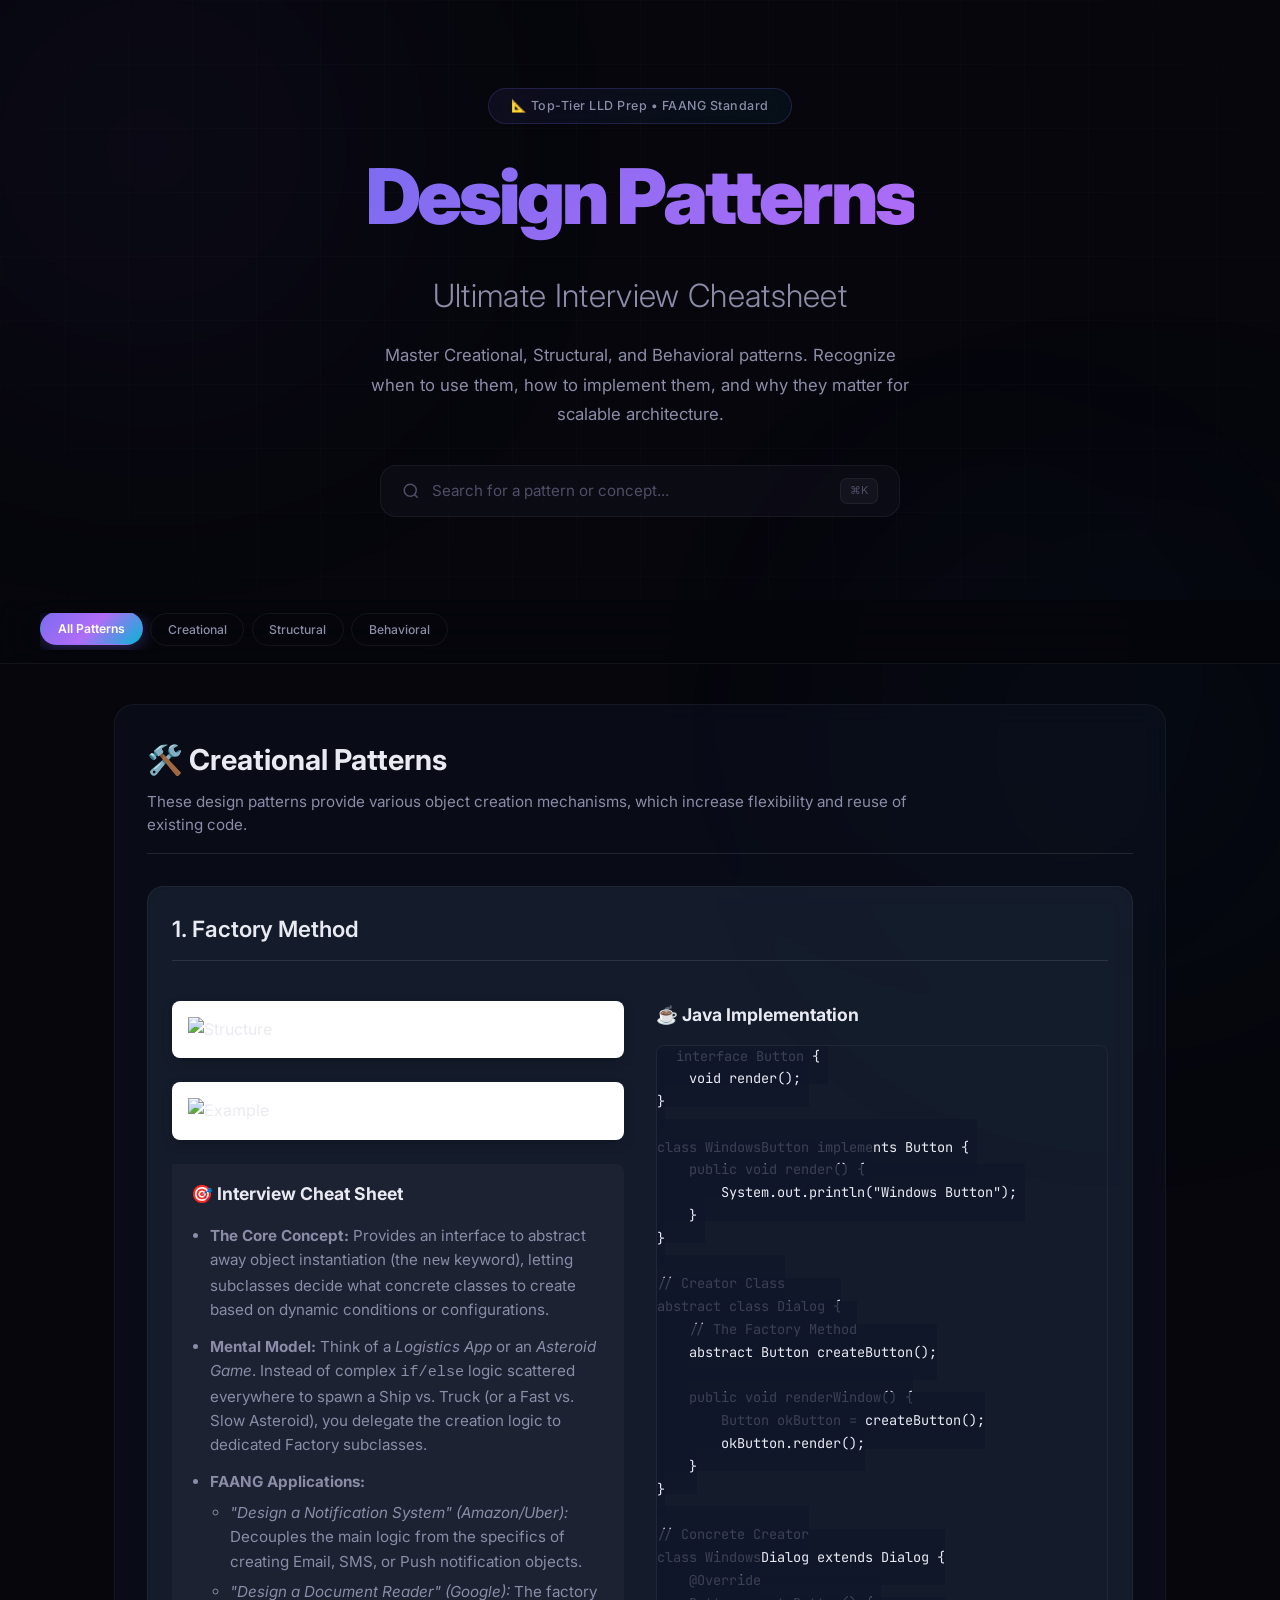
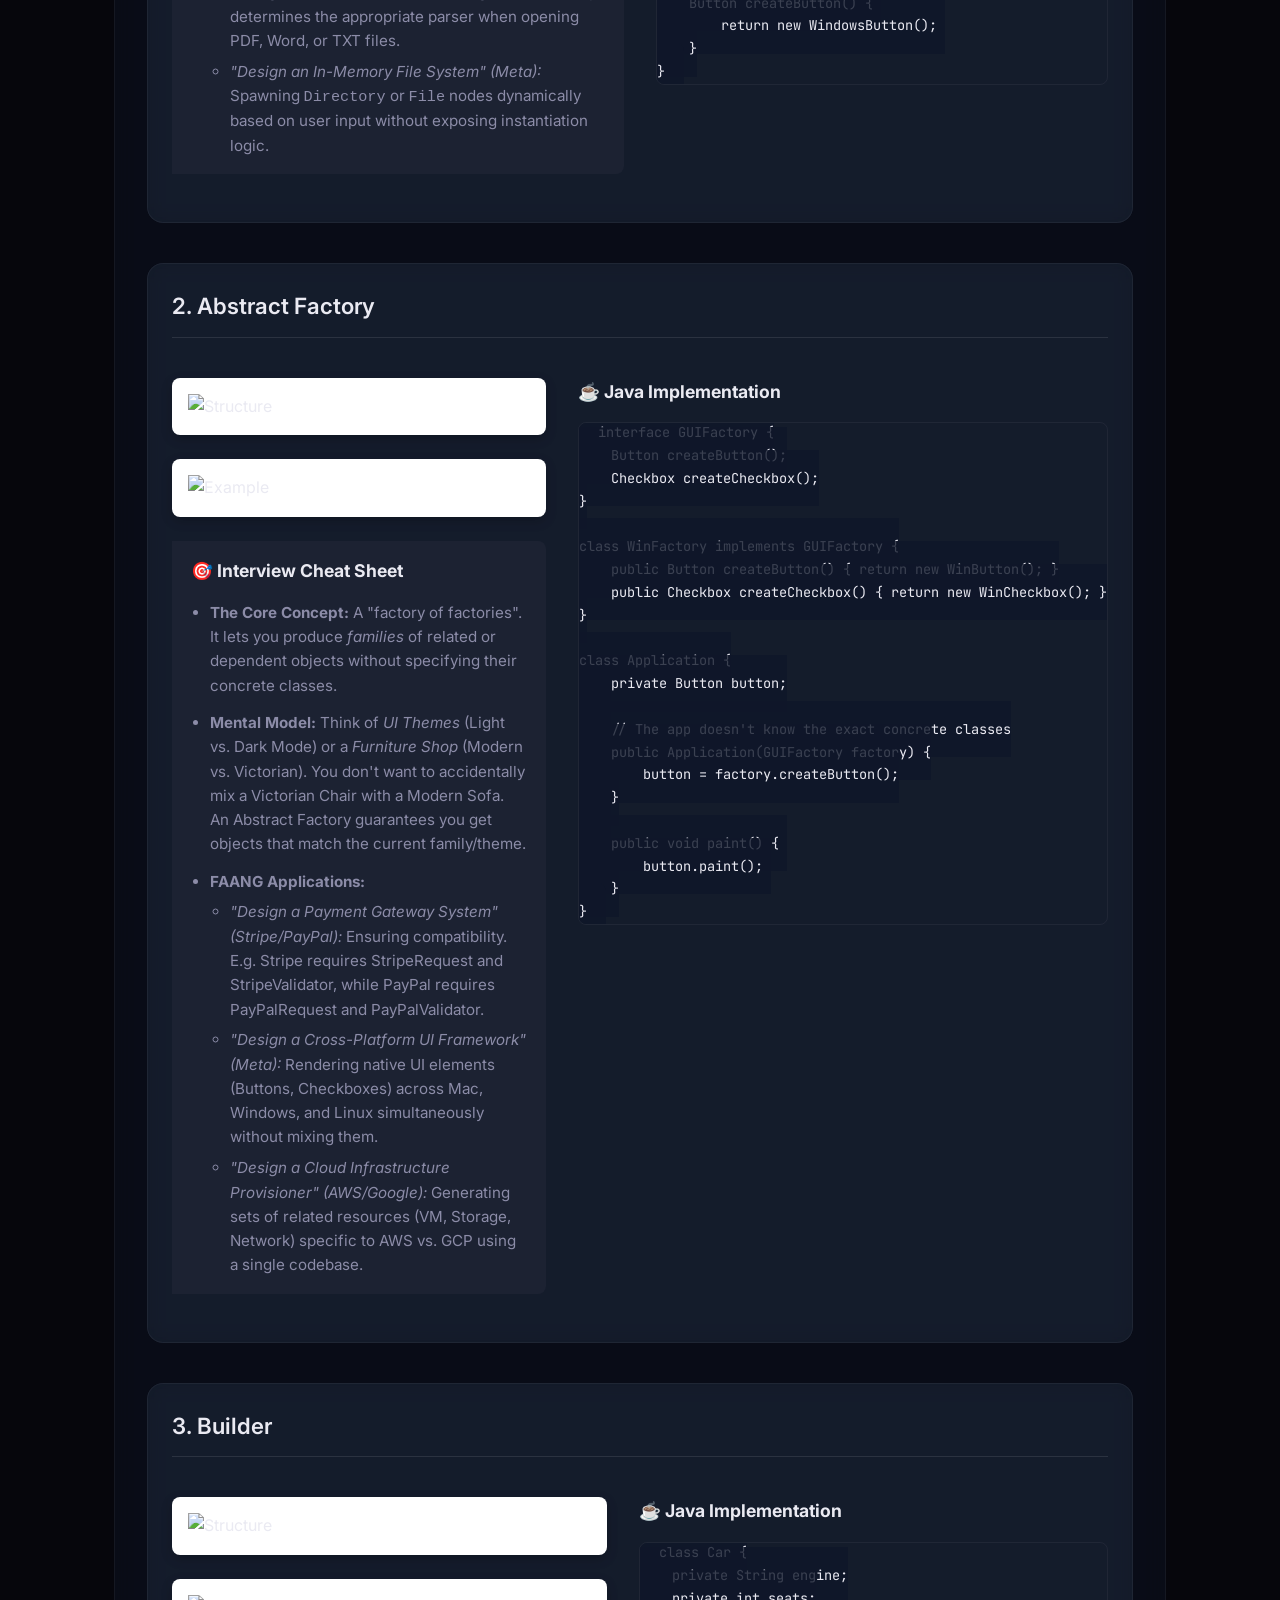
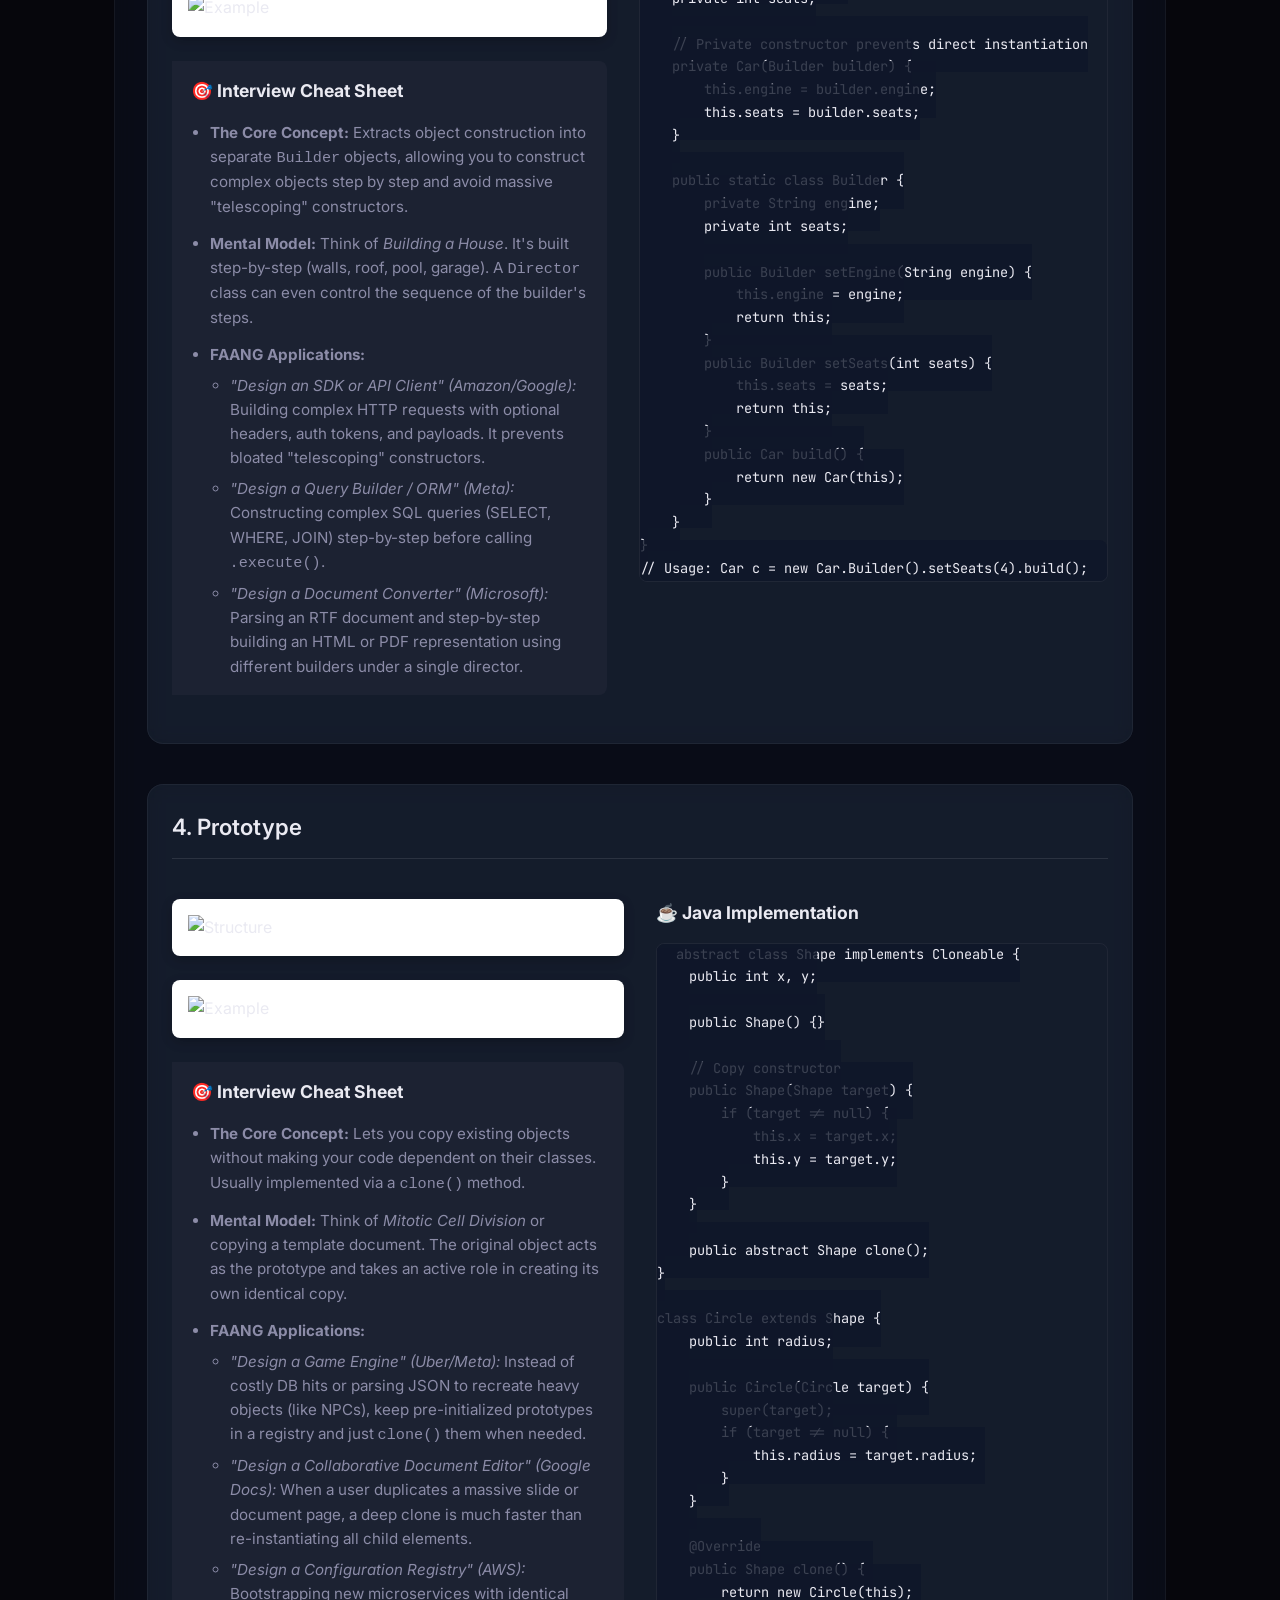
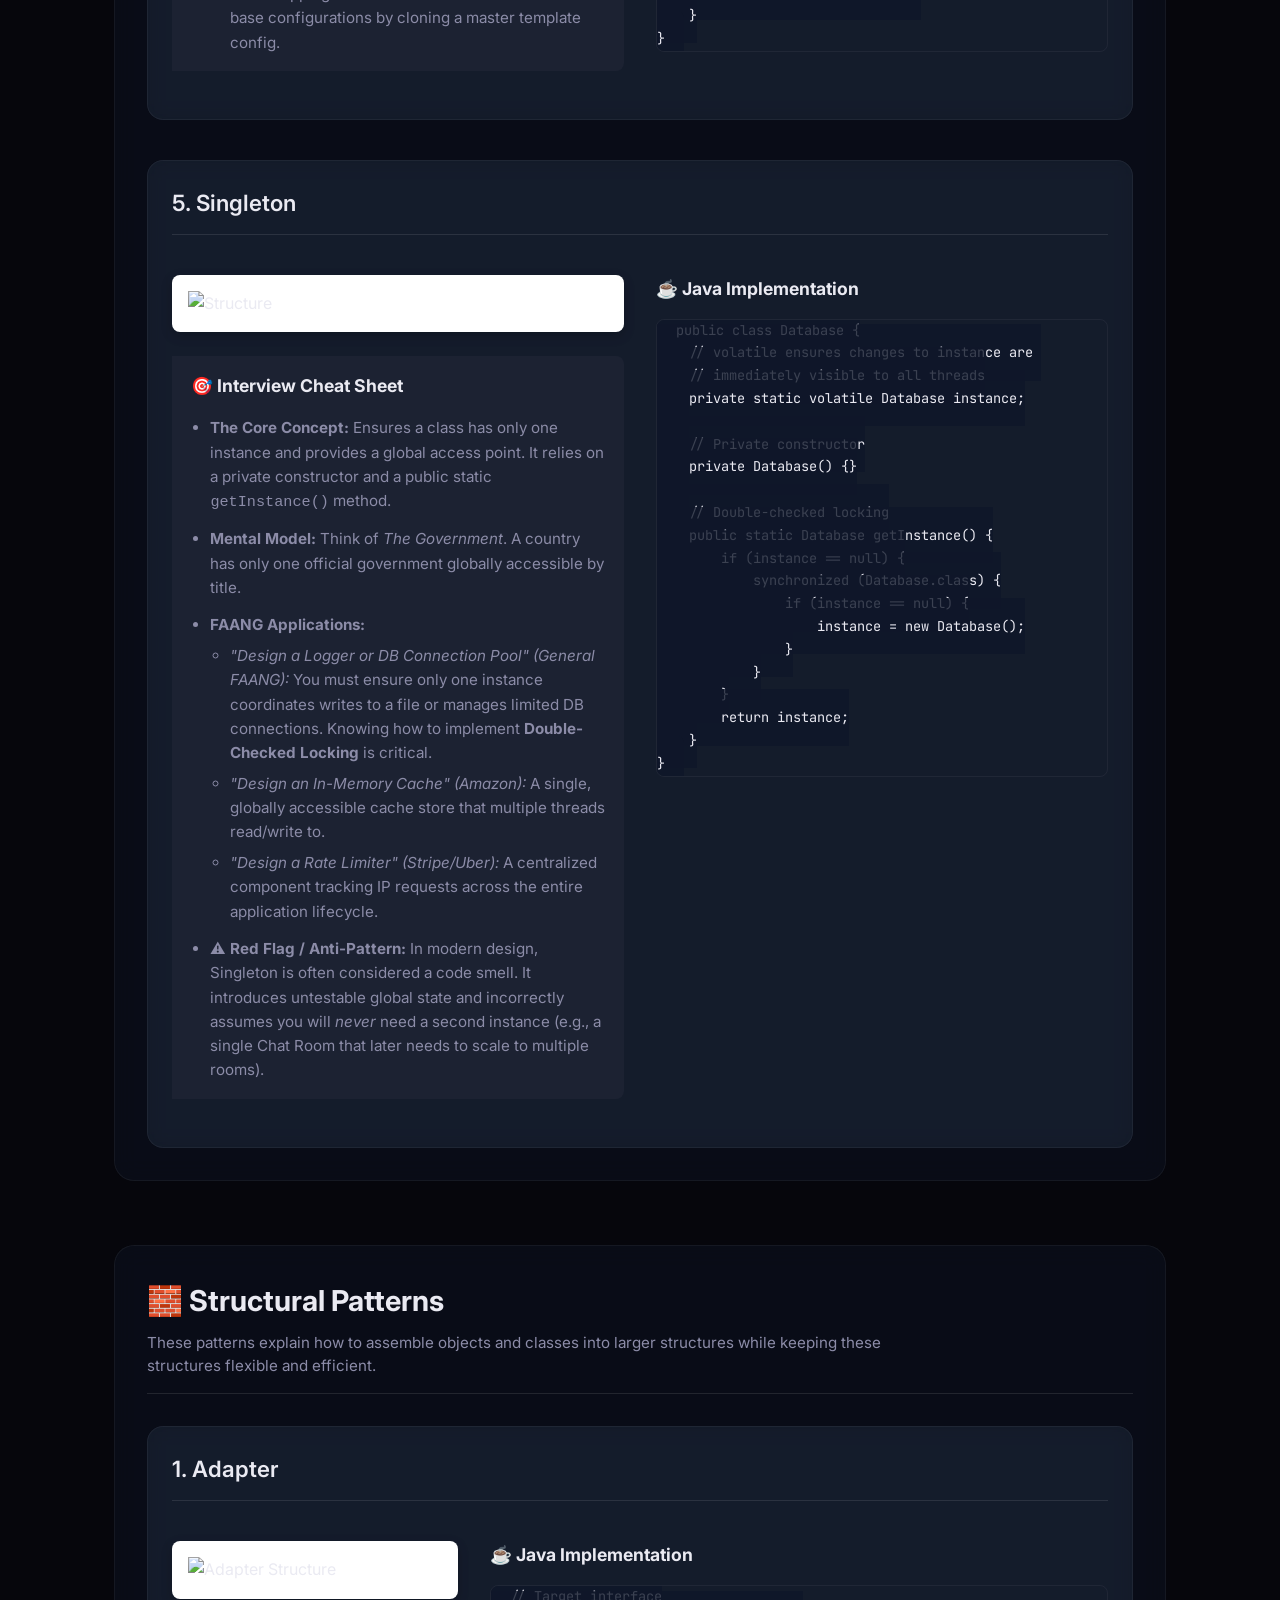
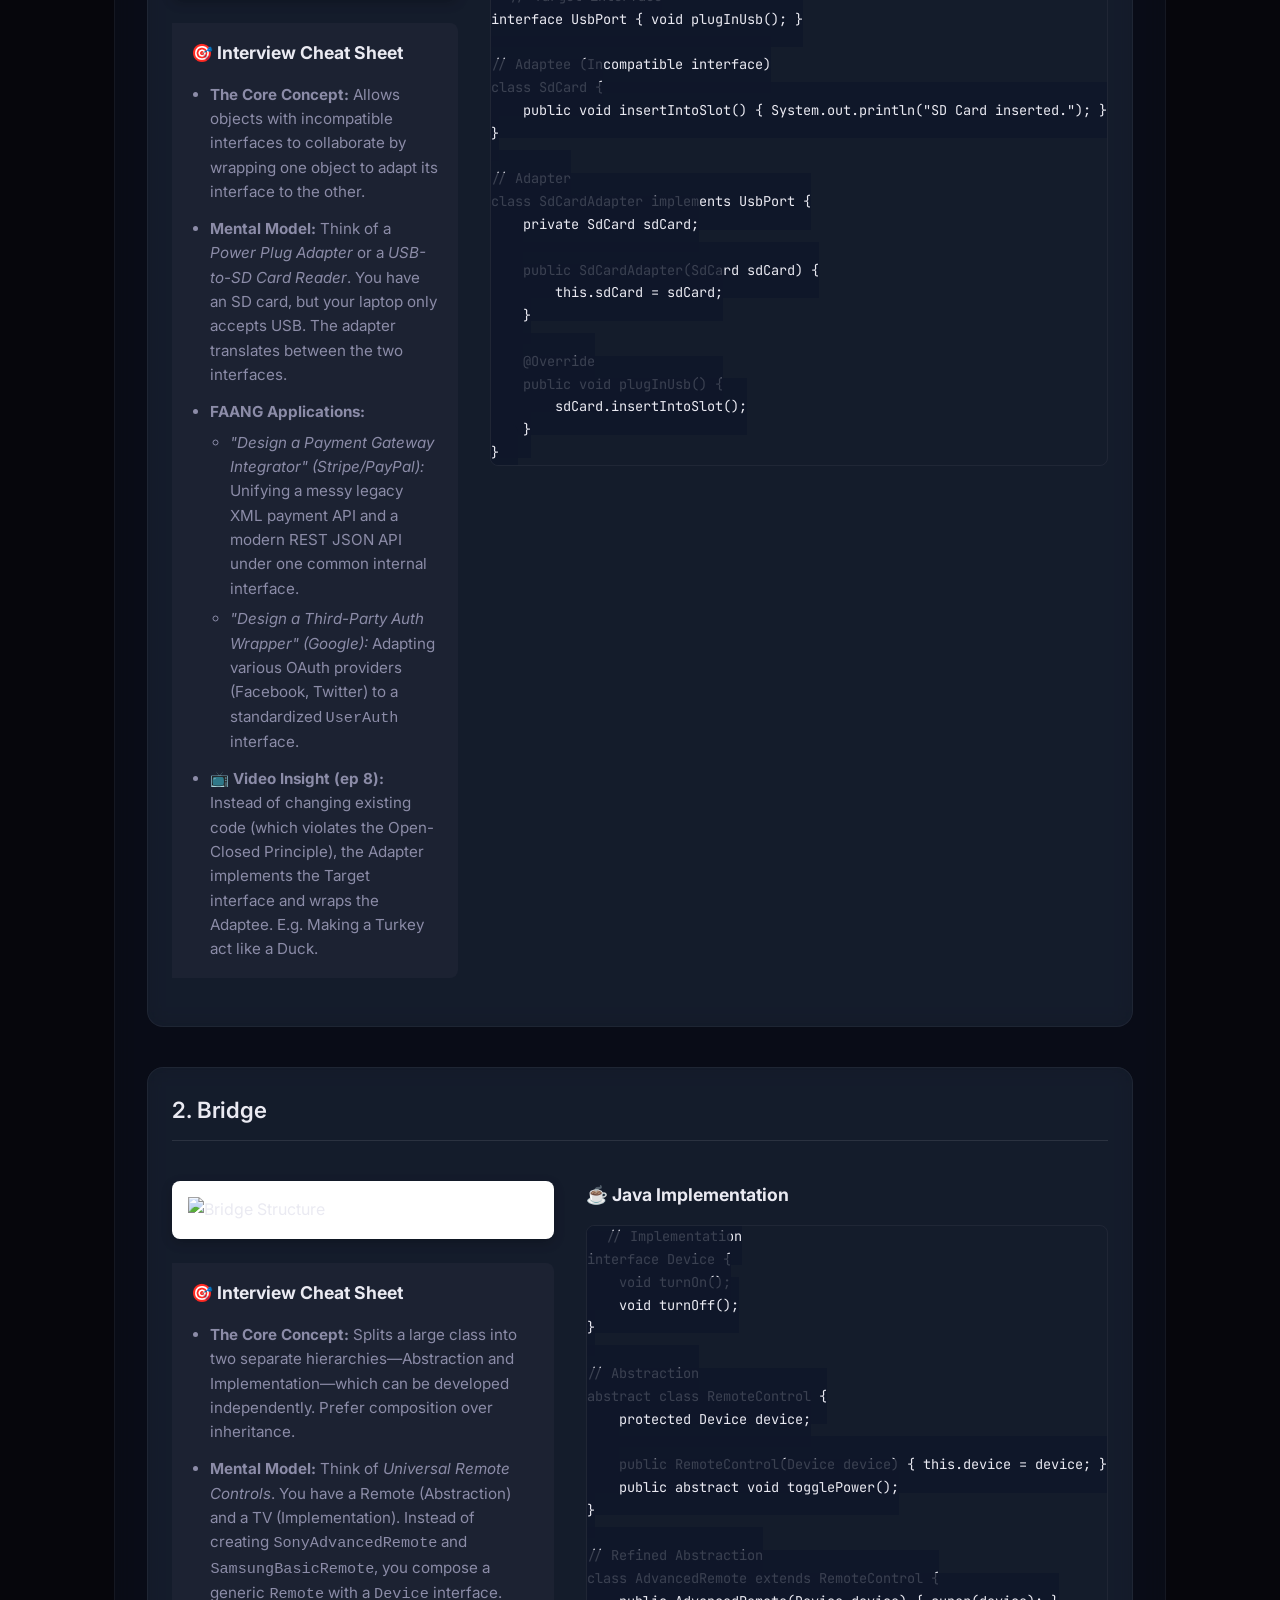
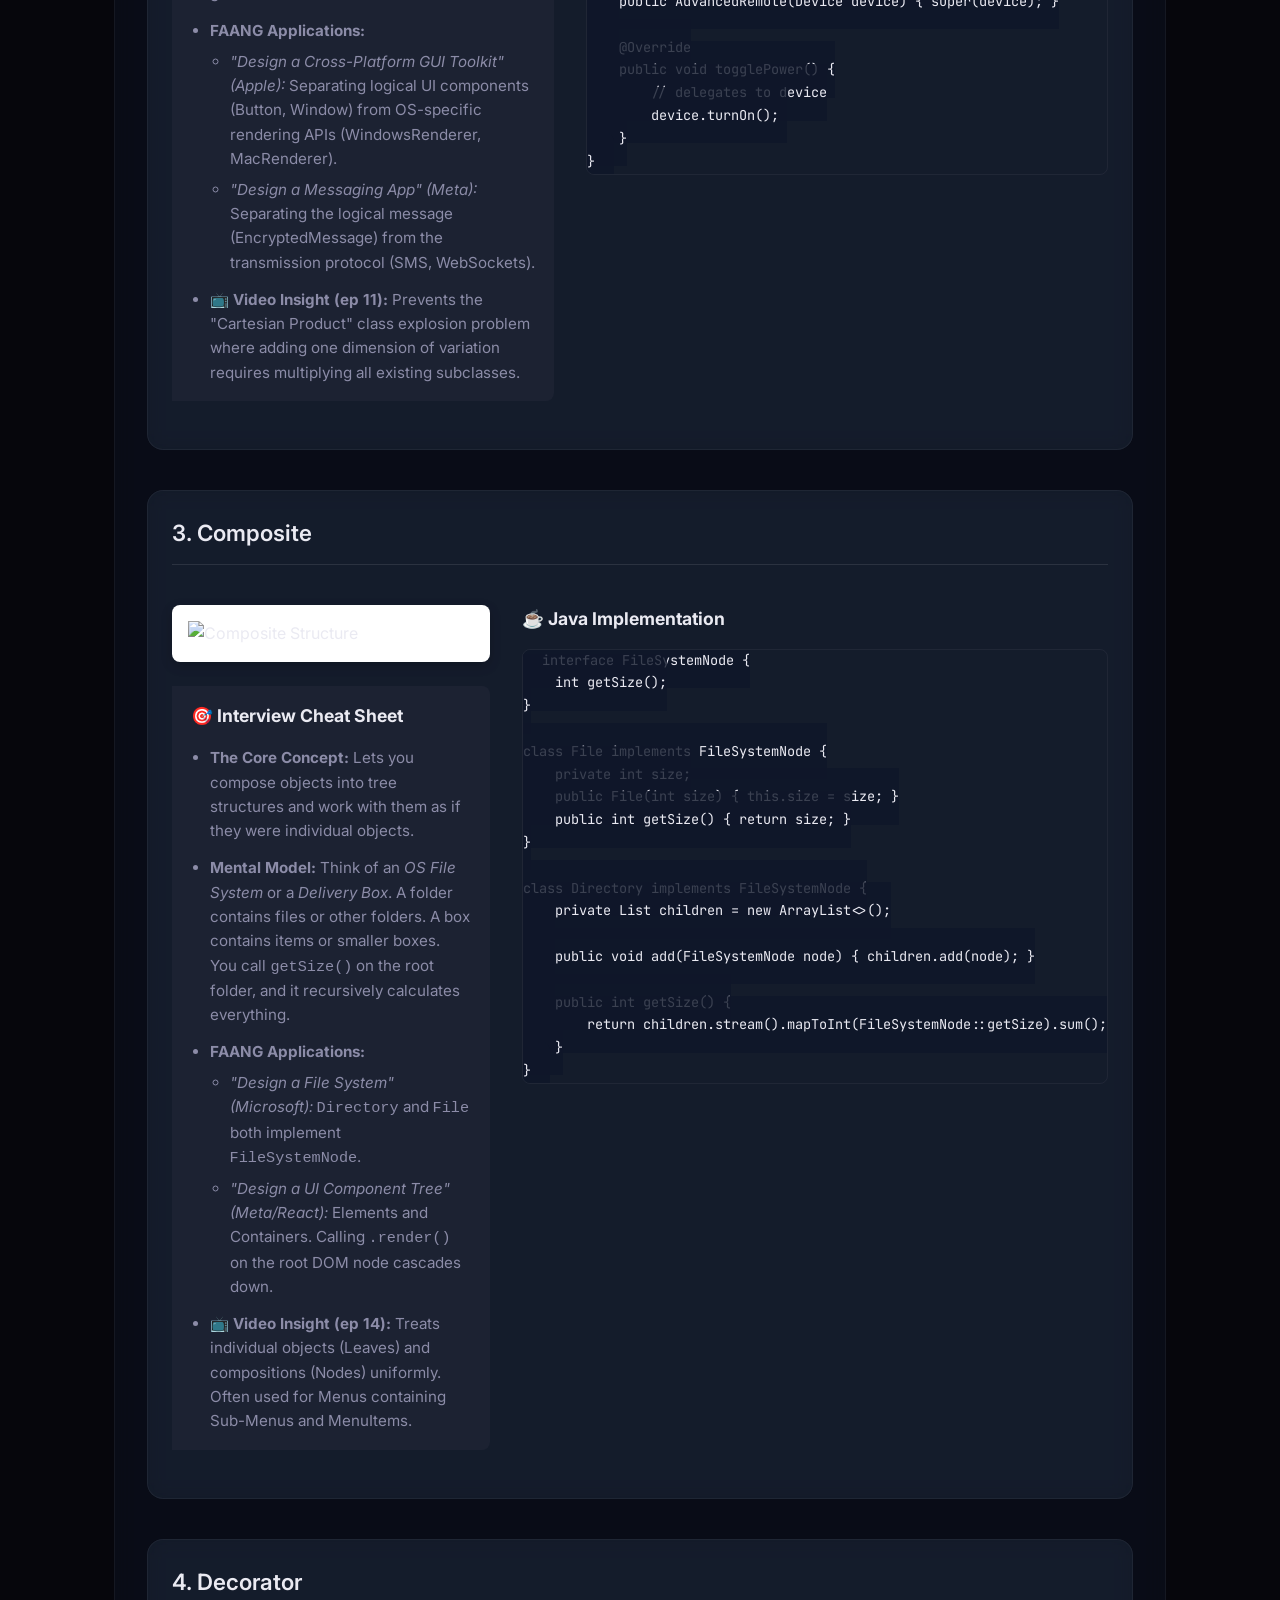
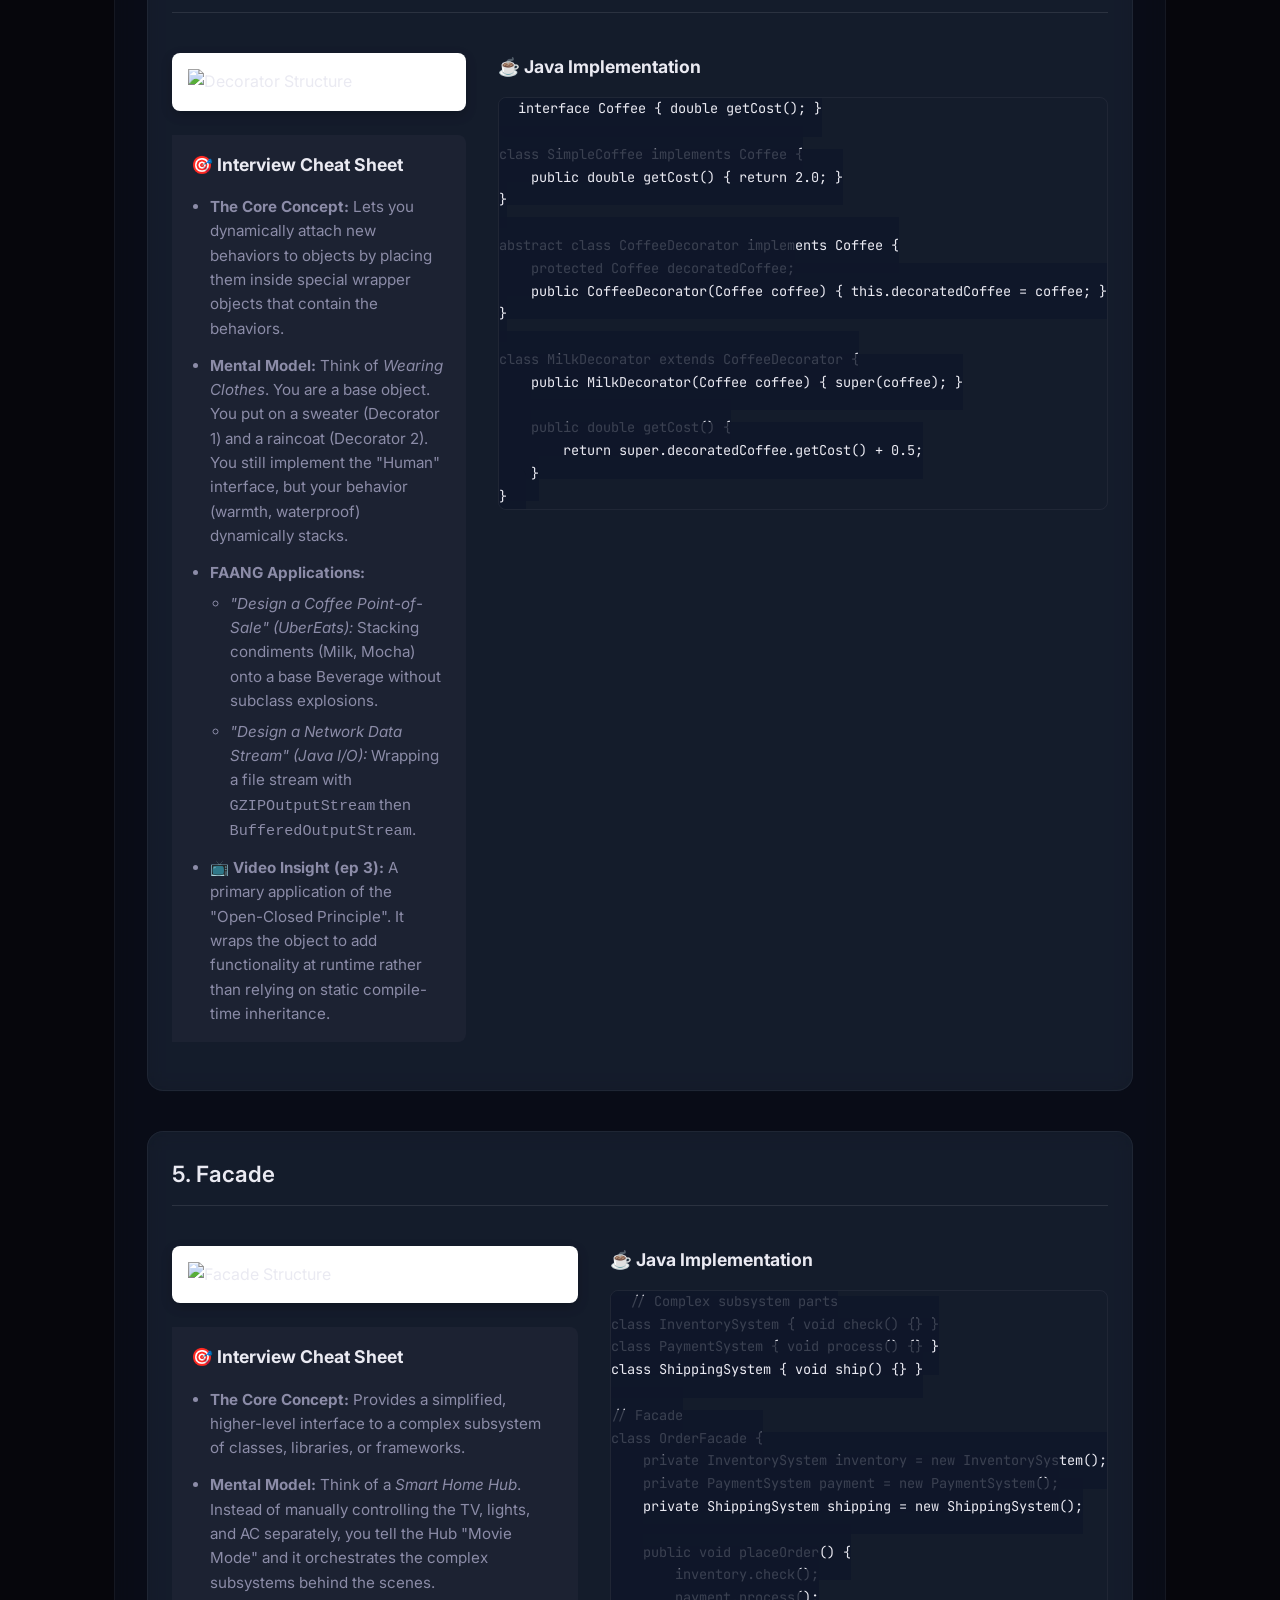
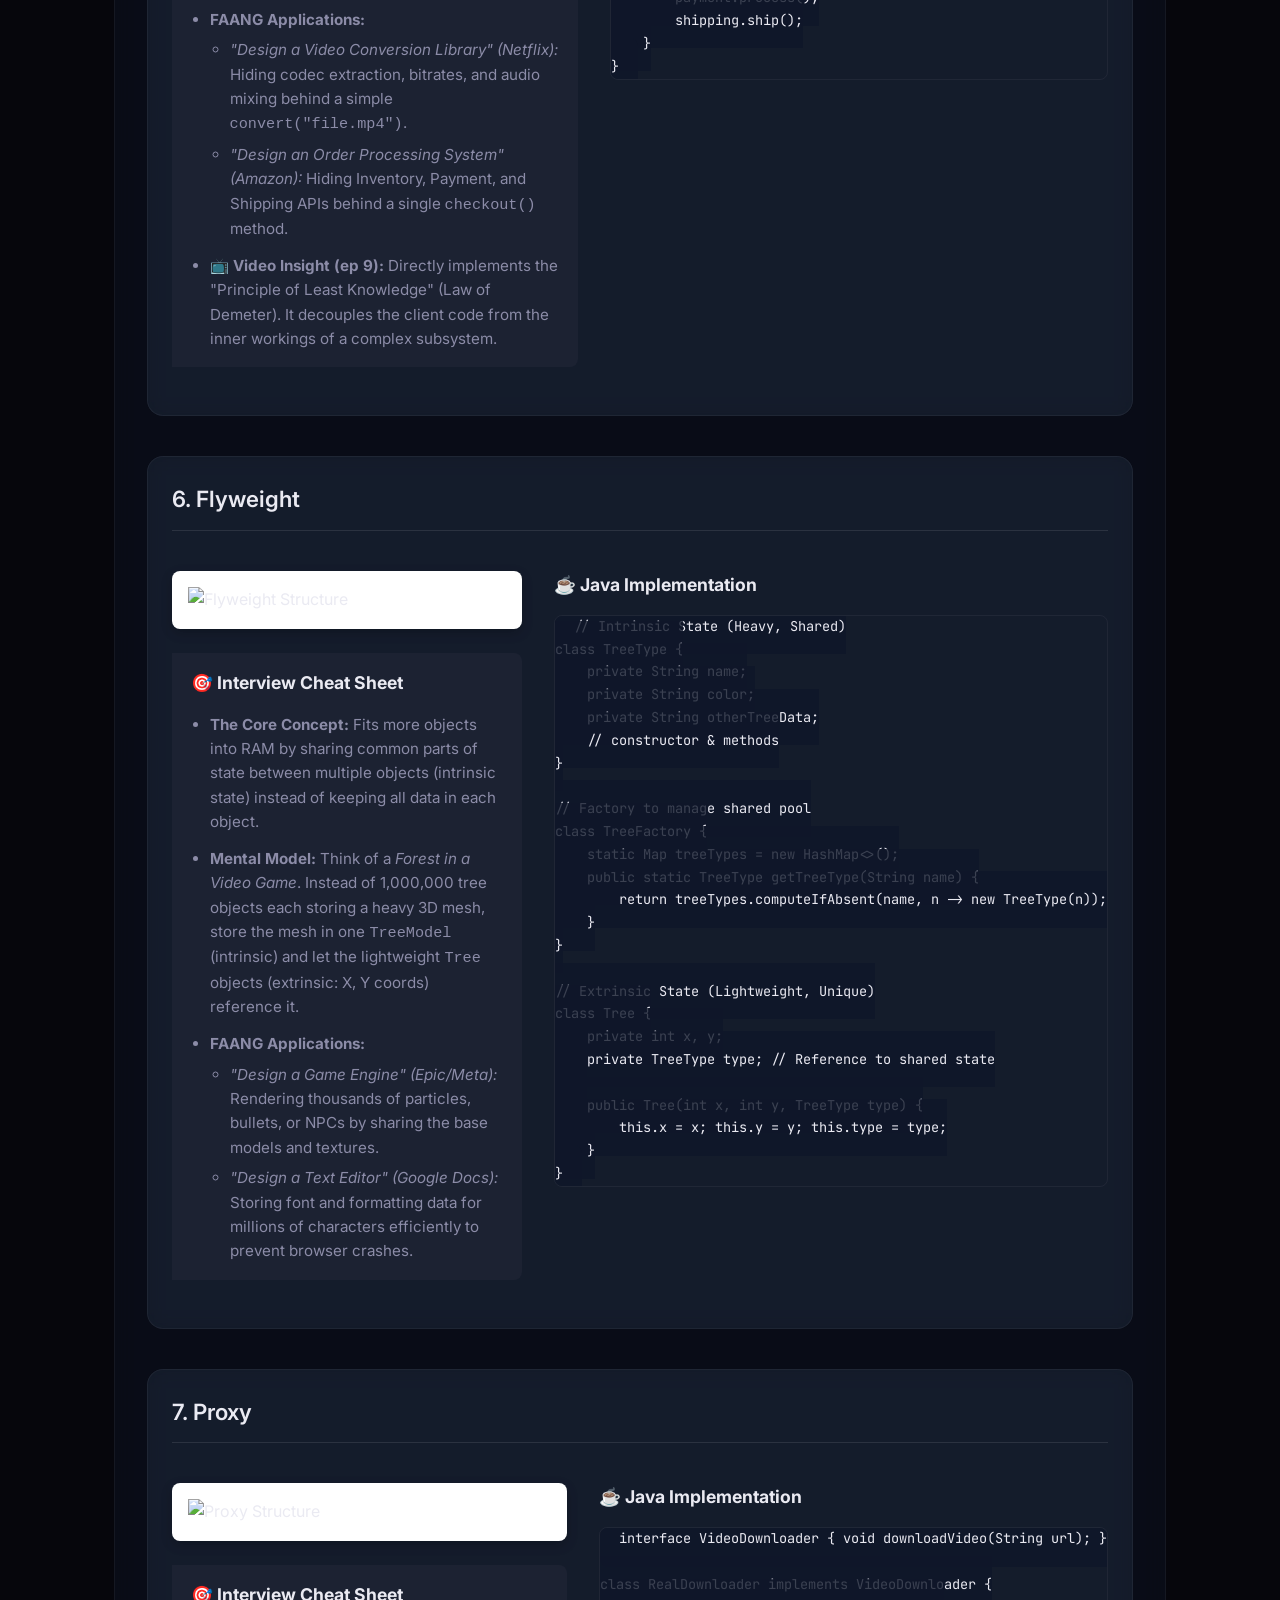
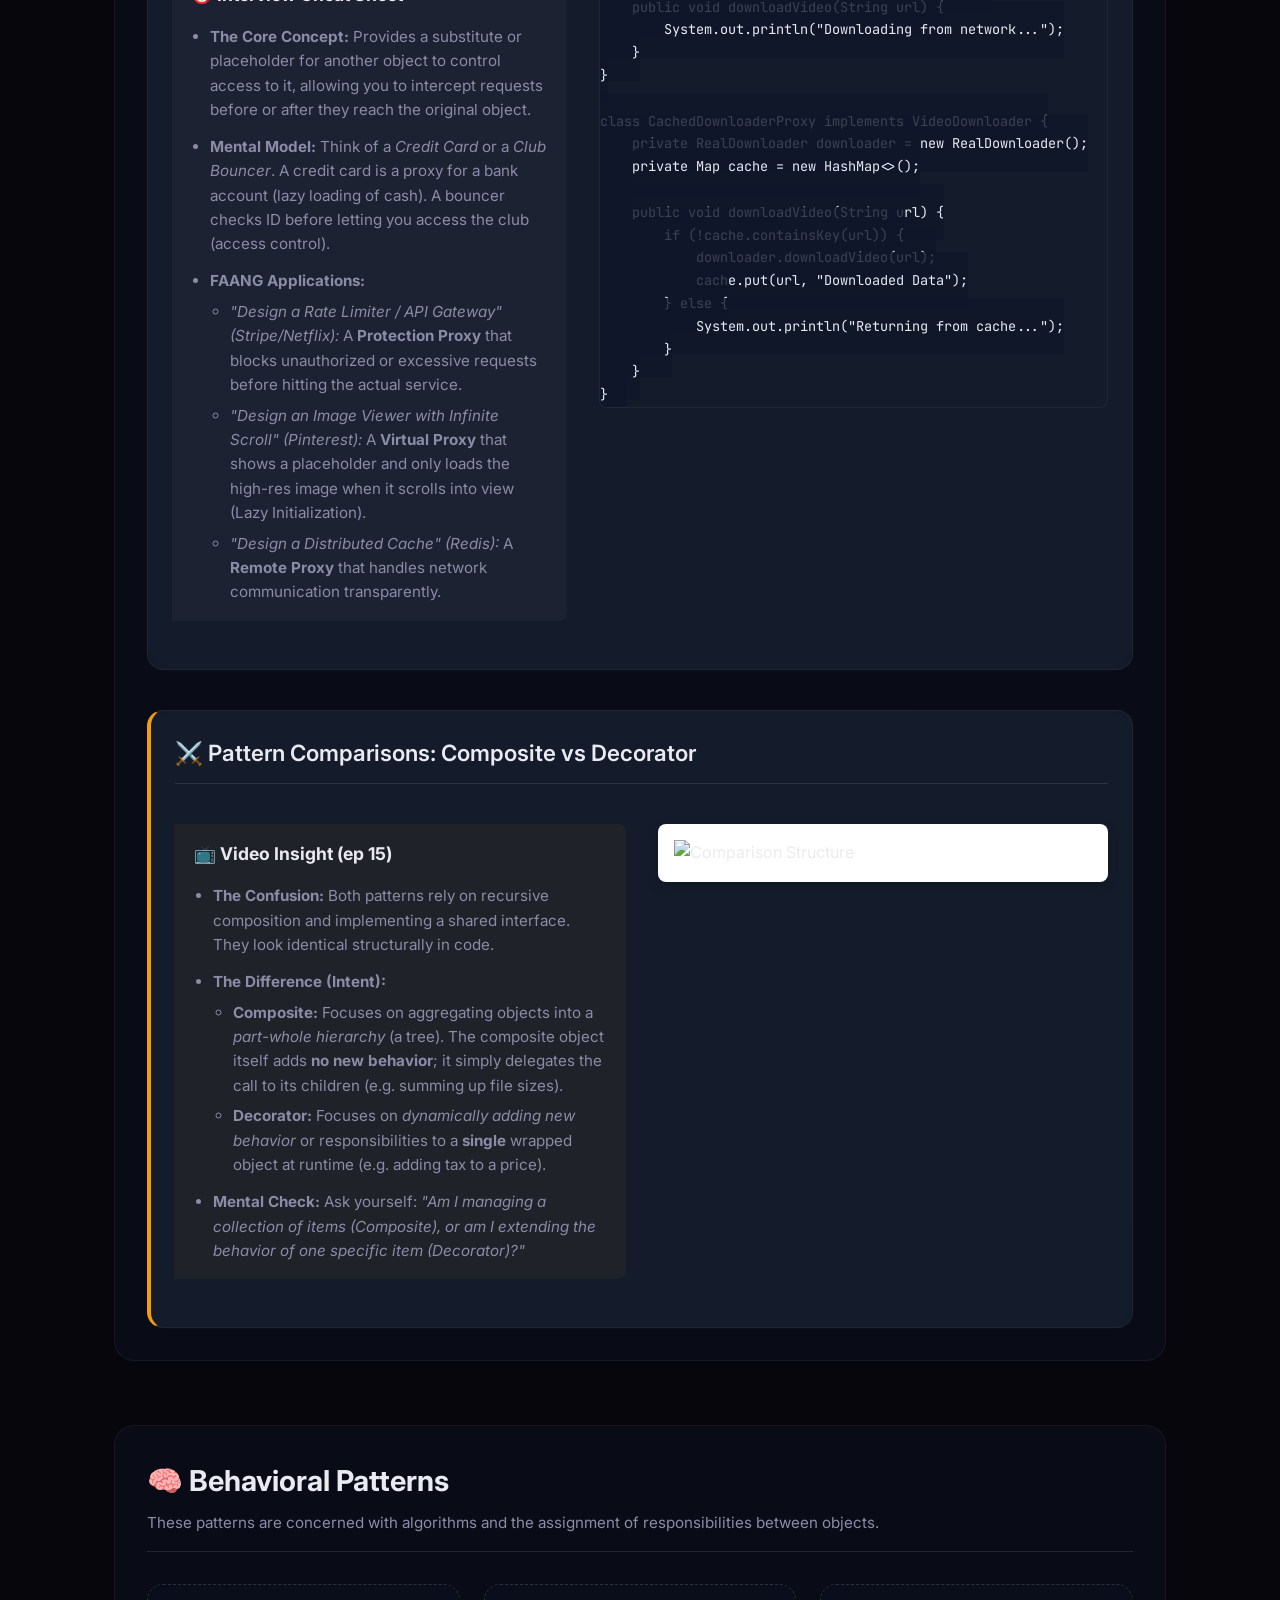
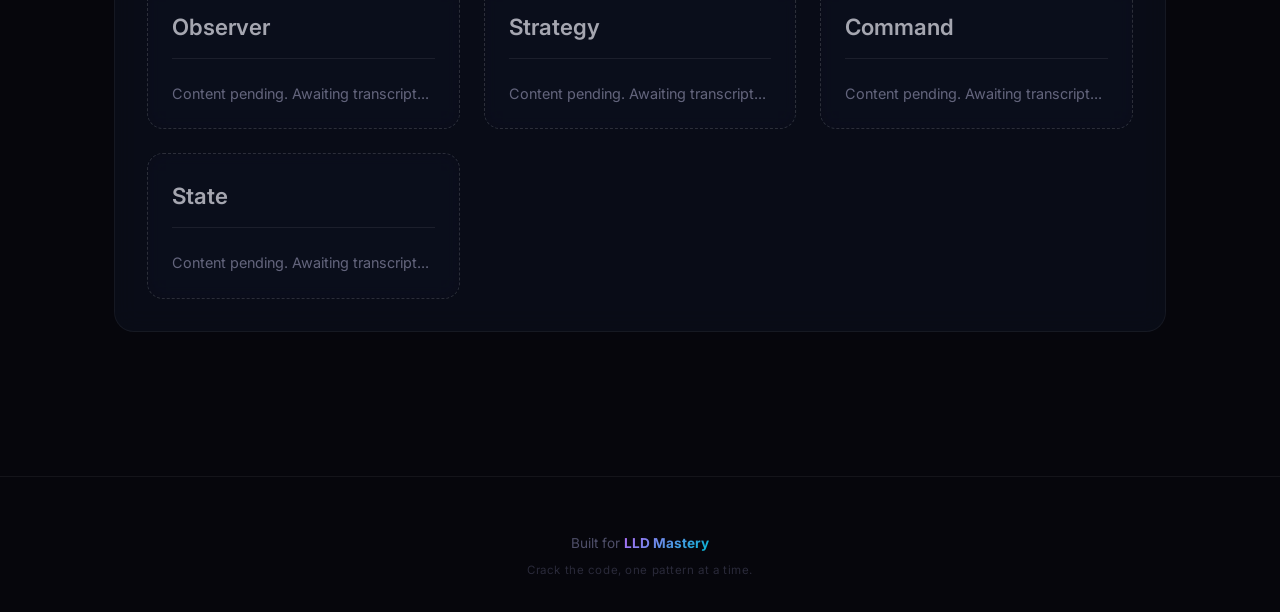
==== design-patterns.html @ 883a6eab "Added Design patterns cheatsheet" ====
<!DOCTYPE html>
<html lang="en">

<head>
    <meta charset="UTF-8">
    <meta name="viewport" content="width=device-width, initial-scale=1.0">
    <title>LLD Design Patterns Cheatsheet</title>
    <meta name="description"
        content="A comprehensive cheatsheet for Creational, Structural, and Behavioral design patterns for top tech company interviews.">
    <link rel="preconnect" href="https://fonts.googleapis.com">
    <link rel="preconnect" href="https://fonts.gstatic.com" crossorigin>
    <link
        href="https://fonts.googleapis.com/css2?family=Inter:wght@300;400;500;600;700;800;900&family=JetBrains+Mono:wght@400;500;600&display=swap"
        rel="stylesheet">
    <link rel="stylesheet" href="https://cdnjs.cloudflare.com/ajax/libs/highlight.js/11.9.0/styles/atom-one-dark.min.css">
    <link rel="stylesheet" href="style.css">
    <link rel="stylesheet" href="design-patterns.css">
</head>

<body>
    <!-- Animated background -->
    <div class="bg-grid"></div>
    <div class="glow glow-1"></div>
    <div class="glow glow-2"></div>
    <div class="glow glow-3"></div>

    <!-- Header -->
    <header class="hero">
        <div class="hero-badge">📐 Top-Tier LLD Prep • FAANG Standard</div>
        <h1 class="hero-title">
            <span class="gradient-text">Design Patterns</span>
            <br>
            <span class="subtitle">Ultimate Interview Cheatsheet</span>
        </h1>
        <p class="hero-desc">Master Creational, Structural, and Behavioral patterns. Recognize when to use them, how to implement them, and why they matter for scalable architecture.</p>

        <div class="search-container">
            <div class="search-box">
                <svg class="search-icon" viewBox="0 0 24 24" fill="none" stroke="currentColor" stroke-width="2">
                    <circle cx="11" cy="11" r="8" />
                    <path d="m21 21-4.35-4.35" />
                </svg>
                <input type="text" id="searchInput" placeholder="Search for a pattern or concept..." autocomplete="off">
                <kbd class="search-kbd">⌘K</kbd>
            </div>
        </div>
    </header>

    <!-- Category Navigation -->
    <nav class="category-nav" id="categoryNav">
        <div class="nav-track">
            <button class="nav-pill active" data-category="all">All Patterns</button>
            <button class="nav-pill" data-category="creational">Creational</button>
            <button class="nav-pill" data-category="structural">Structural</button>
            <button class="nav-pill" data-category="behavioral">Behavioral</button>
        </div>
    </nav>

    <!-- Main Content -->
    <main class="content" id="mainContent">
        <!-- Creational Section -->
        <section class="pattern-section" id="section-creational">
            <div class="section-header">
                <h2>🛠️ Creational Patterns</h2>
                <p class="section-desc">These design patterns provide various object creation mechanisms, which increase flexibility and reuse of existing code.</p>
            </div>
            <div class="pattern-list" id="list-creational">
                
                <!-- Factory Method -->
                <div class="pattern-card filled">
                    <h3>1. Factory Method</h3>
                    <div class="pattern-card-content">
                        <div class="pattern-notes">
                            <img class="pattern-illustration" src="https://refactoring.guru/images/patterns/diagrams/factory-method/structure-2x.png" alt="Structure">
                            <img class="pattern-illustration" src="https://refactoring.guru/images/patterns/diagrams/factory-method/example-2x.png" alt="Example">
                            <div class="pattern-interview-prep">
                                <h4>🎯 Interview Cheat Sheet</h4>
                                <ul>
                                    <li><strong>The Core Concept:</strong> Provides an interface to abstract away object instantiation (the <code>new</code> keyword), letting subclasses decide what concrete classes to create based on dynamic conditions or configurations.</li>
                                    <li><strong>Mental Model:</strong> Think of a <em>Logistics App</em> or an <em>Asteroid Game</em>. Instead of complex <code>if/else</code> logic scattered everywhere to spawn a Ship vs. Truck (or a Fast vs. Slow Asteroid), you delegate the creation logic to dedicated Factory subclasses.</li>
                                    <li><strong>FAANG Applications:</strong>
                                        <ul>
                                            <li><em>"Design a Notification System" (Amazon/Uber):</em> Decouples the main logic from the specifics of creating Email, SMS, or Push notification objects.</li>
                                            <li><em>"Design a Document Reader" (Google):</em> The factory determines the appropriate parser when opening PDF, Word, or TXT files.</li>
                                            <li><em>"Design an In-Memory File System" (Meta):</em> Spawning <code>Directory</code> or <code>File</code> nodes dynamically based on user input without exposing instantiation logic.</li>
                                        </ul>
                                    </li>
                                </ul>
                            </div>

                            
                        </div>
                        <div class="pattern-code">
                            <h4>☕ Java Implementation</h4>
                            <pre><code class="language-java">interface Button { 
    void render(); 
}

class WindowsButton implements Button { 
    public void render() { 
        System.out.println("Windows Button"); 
    } 
}

// Creator Class
abstract class Dialog {
    // The Factory Method
    abstract Button createButton();
    
    public void renderWindow() {
        Button okButton = createButton();
        okButton.render();
    }
}

// Concrete Creator
class WindowsDialog extends Dialog {
    @Override
    Button createButton() { 
        return new WindowsButton(); 
    }
}</code></pre>
                        </div>
                    </div>
                </div>

                <!-- Abstract Factory -->
                <div class="pattern-card filled">
                    <h3>2. Abstract Factory</h3>
                    <div class="pattern-card-content">
                        <div class="pattern-notes">
                            <img class="pattern-illustration" src="https://refactoring.guru/images/patterns/diagrams/abstract-factory/structure-2x.png" alt="Structure">
                            <img class="pattern-illustration" src="https://refactoring.guru/images/patterns/diagrams/abstract-factory/example-2x.png" alt="Example">
                            <div class="pattern-interview-prep">
                                <h4>🎯 Interview Cheat Sheet</h4>
                                <ul>
                                    <li><strong>The Core Concept:</strong> A "factory of factories". It lets you produce <em>families</em> of related or dependent objects without specifying their concrete classes.</li>
                                    <li><strong>Mental Model:</strong> Think of <em>UI Themes</em> (Light vs. Dark Mode) or a <em>Furniture Shop</em> (Modern vs. Victorian). You don't want to accidentally mix a Victorian Chair with a Modern Sofa. An Abstract Factory guarantees you get objects that match the current family/theme.</li>
                                    <li><strong>FAANG Applications:</strong>
                                        <ul>
                                            <li><em>"Design a Payment Gateway System" (Stripe/PayPal):</em> Ensuring compatibility. E.g. Stripe requires StripeRequest and StripeValidator, while PayPal requires PayPalRequest and PayPalValidator.</li>
                                            <li><em>"Design a Cross-Platform UI Framework" (Meta):</em> Rendering native UI elements (Buttons, Checkboxes) across Mac, Windows, and Linux simultaneously without mixing them.</li>
                                            <li><em>"Design a Cloud Infrastructure Provisioner" (AWS/Google):</em> Generating sets of related resources (VM, Storage, Network) specific to AWS vs. GCP using a single codebase.</li>
                                        </ul>
                                    </li>
                                </ul>
                            </div>

                            
                        </div>
                        <div class="pattern-code">
                            <h4>☕ Java Implementation</h4>
                            <pre><code class="language-java">interface GUIFactory {
    Button createButton();
    Checkbox createCheckbox();
}

class WinFactory implements GUIFactory {
    public Button createButton() { return new WinButton(); }
    public Checkbox createCheckbox() { return new WinCheckbox(); }
}

class Application {
    private Button button;
    
    // The app doesn't know the exact concrete classes
    public Application(GUIFactory factory) {
        button = factory.createButton();
    }
    
    public void paint() { 
        button.paint(); 
    }
}</code></pre>
                        </div>
                    </div>
                </div>

                <!-- Builder -->
                <div class="pattern-card filled">
                    <h3>3. Builder</h3>
                    <div class="pattern-card-content">
                        <div class="pattern-notes">
                            <img class="pattern-illustration" src="https://refactoring.guru/images/patterns/diagrams/builder/structure-2x.png" alt="Structure">
                            <img class="pattern-illustration" src="https://refactoring.guru/images/patterns/diagrams/builder/example-en-2x.png" alt="Example">
                            <div class="pattern-interview-prep">
                                <h4>🎯 Interview Cheat Sheet</h4>
                                <ul>
                                    <li><strong>The Core Concept:</strong> Extracts object construction into separate <code>Builder</code> objects, allowing you to construct complex objects step by step and avoid massive "telescoping" constructors.</li>
                                    <li><strong>Mental Model:</strong> Think of <em>Building a House</em>. It's built step-by-step (walls, roof, pool, garage). A <code>Director</code> class can even control the sequence of the builder's steps.</li>
                                    <li><strong>FAANG Applications:</strong>
                                        <ul>
                                            <li><em>"Design an SDK or API Client" (Amazon/Google):</em> Building complex HTTP requests with optional headers, auth tokens, and payloads. It prevents bloated "telescoping" constructors.</li>
                                            <li><em>"Design a Query Builder / ORM" (Meta):</em> Constructing complex SQL queries (SELECT, WHERE, JOIN) step-by-step before calling <code>.execute()</code>.</li>
                                            <li><em>"Design a Document Converter" (Microsoft):</em> Parsing an RTF document and step-by-step building an HTML or PDF representation using different builders under a single director.</li>
                                        </ul>
                                    </li>
                                </ul>
                            </div>

                            
                        </div>
                        <div class="pattern-code">
                            <h4>☕ Java Implementation</h4>
                            <pre><code class="language-java">class Car {
    private String engine;
    private int seats;
    
    // Private constructor prevents direct instantiation
    private Car(Builder builder) {
        this.engine = builder.engine;
        this.seats = builder.seats;
    }
    
    public static class Builder {
        private String engine;
        private int seats;
        
        public Builder setEngine(String engine) {
            this.engine = engine;
            return this;
        }
        public Builder setSeats(int seats) {
            this.seats = seats;
            return this;
        }
        public Car build() {
            return new Car(this);
        }
    }
}
// Usage: Car c = new Car.Builder().setSeats(4).build();</code></pre>
                        </div>
                    </div>
                </div>

                <!-- Prototype -->
                <div class="pattern-card filled">
                    <h3>4. Prototype</h3>
                    <div class="pattern-card-content">
                        <div class="pattern-notes">
                            <img class="pattern-illustration" src="https://refactoring.guru/images/patterns/diagrams/prototype/structure-2x.png" alt="Structure">
                            <img class="pattern-illustration" src="https://refactoring.guru/images/patterns/diagrams/prototype/example-2x.png" alt="Example">
                            <div class="pattern-interview-prep">
                                <h4>🎯 Interview Cheat Sheet</h4>
                                <ul>
                                    <li><strong>The Core Concept:</strong> Lets you copy existing objects without making your code dependent on their classes. Usually implemented via a <code>clone()</code> method.</li>
                                    <li><strong>Mental Model:</strong> Think of <em>Mitotic Cell Division</em> or copying a template document. The original object acts as the prototype and takes an active role in creating its own identical copy.</li>
                                    <li><strong>FAANG Applications:</strong>
                                        <ul>
                                            <li><em>"Design a Game Engine" (Uber/Meta):</em> Instead of costly DB hits or parsing JSON to recreate heavy objects (like NPCs), keep pre-initialized prototypes in a registry and just <code>clone()</code> them when needed.</li>
                                            <li><em>"Design a Collaborative Document Editor" (Google Docs):</em> When a user duplicates a massive slide or document page, a deep clone is much faster than re-instantiating all child elements.</li>
                                            <li><em>"Design a Configuration Registry" (AWS):</em> Bootstrapping new microservices with identical base configurations by cloning a master template config.</li>
                                        </ul>
                                    </li>
                                </ul>
                            </div>

                            
                        </div>
                        <div class="pattern-code">
                            <h4>☕ Java Implementation</h4>
                            <pre><code class="language-java">abstract class Shape implements Cloneable {
    public int x, y;
    
    public Shape() {}
    
    // Copy constructor
    public Shape(Shape target) {
        if (target != null) {
            this.x = target.x;
            this.y = target.y;
        }
    }
    
    public abstract Shape clone();
}

class Circle extends Shape {
    public int radius;
    
    public Circle(Circle target) {
        super(target);
        if (target != null) { 
            this.radius = target.radius; 
        }
    }
    
    @Override
    public Shape clone() { 
        return new Circle(this); 
    }
}</code></pre>
                        </div>
                    </div>
                </div>

                <!-- Singleton -->
                <div class="pattern-card filled">
                    <h3>5. Singleton</h3>
                    <div class="pattern-card-content">
                        <div class="pattern-notes">
                            <img class="pattern-illustration" src="https://refactoring.guru/images/patterns/diagrams/singleton/structure-en-2x.png" alt="Structure">
                            <div class="pattern-interview-prep">
                                <h4>🎯 Interview Cheat Sheet</h4>
                                <ul>
                                    <li><strong>The Core Concept:</strong> Ensures a class has only one instance and provides a global access point. It relies on a private constructor and a public static <code>getInstance()</code> method.</li>
                                    <li><strong>Mental Model:</strong> Think of <em>The Government</em>. A country has only one official government globally accessible by title.</li>
                                    <li><strong>FAANG Applications:</strong>
                                        <ul>
                                            <li><em>"Design a Logger or DB Connection Pool" (General FAANG):</em> You must ensure only one instance coordinates writes to a file or manages limited DB connections. Knowing how to implement <strong>Double-Checked Locking</strong> is critical.</li>
                                            <li><em>"Design an In-Memory Cache" (Amazon):</em> A single, globally accessible cache store that multiple threads read/write to.</li>
                                            <li><em>"Design a Rate Limiter" (Stripe/Uber):</em> A centralized component tracking IP requests across the entire application lifecycle.</li>
                                        </ul>
                                    </li>
                                    <li>⚠️ <strong>Red Flag / Anti-Pattern:</strong> In modern design, Singleton is often considered a code smell. It introduces untestable global state and incorrectly assumes you will <em>never</em> need a second instance (e.g., a single Chat Room that later needs to scale to multiple rooms).</li>
                                </ul>
                            </div>

                            
                        </div>
                        <div class="pattern-code">
                            <h4>☕ Java Implementation</h4>
                            <pre><code class="language-java">public class Database {
    // volatile ensures changes to instance are 
    // immediately visible to all threads
    private static volatile Database instance;
    
    // Private constructor
    private Database() {}
    
    // Double-checked locking
    public static Database getInstance() {
        if (instance == null) {
            synchronized (Database.class) {
                if (instance == null) {
                    instance = new Database();
                }
            }
        }
        return instance;
    }
}</code></pre>
                        </div>
                    </div>
                </div>

            </div>
        </section>

        <!-- Structural Section -->
        <section class="pattern-section" id="section-structural">
            <div class="section-header">
                <h2>🧱 Structural Patterns</h2>
                <p class="section-desc">These patterns explain how to assemble objects and classes into larger structures while keeping these structures flexible and efficient.</p>
            </div>
            <div class="pattern-list" id="list-structural">

                <!-- 1. Adapter -->
                <div class="pattern-card filled">
                    <h3>1. Adapter</h3>
                    <div class="pattern-card-content">
                        <div class="pattern-notes">
                            <img class="pattern-illustration" src="https://refactoring.guru/images/patterns/diagrams/adapter/structure-object-adapter-2x.png" alt="Adapter Structure">
                            <div class="pattern-interview-prep">
                                <h4>🎯 Interview Cheat Sheet</h4>
                                <ul>
                                    <li><strong>The Core Concept:</strong> Allows objects with incompatible interfaces to collaborate by wrapping one object to adapt its interface to the other.</li>
                                    <li><strong>Mental Model:</strong> Think of a <em>Power Plug Adapter</em> or a <em>USB-to-SD Card Reader</em>. You have an SD card, but your laptop only accepts USB. The adapter translates between the two interfaces.</li>
                                    <li><strong>FAANG Applications:</strong>
                                        <ul>
                                            <li><em>"Design a Payment Gateway Integrator" (Stripe/PayPal):</em> Unifying a messy legacy XML payment API and a modern REST JSON API under one common internal interface.</li>
                                            <li><em>"Design a Third-Party Auth Wrapper" (Google):</em> Adapting various OAuth providers (Facebook, Twitter) to a standardized <code>UserAuth</code> interface.</li>
                                        </ul>
                                    </li>
                                    <li><strong>📺 Video Insight (ep 8):</strong> Instead of changing existing code (which violates the Open-Closed Principle), the Adapter implements the Target interface and wraps the Adaptee. E.g. Making a Turkey act like a Duck.</li>
                                </ul>
                            </div>
                        </div>
                        <div class="pattern-code">
                            <h4>☕ Java Implementation</h4>
                            <pre><code class="language-java">// Target interface
interface UsbPort { void plugInUsb(); }

// Adaptee (Incompatible interface)
class SdCard {
    public void insertIntoSlot() { System.out.println("SD Card inserted."); }
}

// Adapter
class SdCardAdapter implements UsbPort {
    private SdCard sdCard;
    
    public SdCardAdapter(SdCard sdCard) {
        this.sdCard = sdCard;
    }
    
    @Override
    public void plugInUsb() {
        sdCard.insertIntoSlot();
    }
}</code></pre>
                        </div>
                    </div>
                </div>

                <!-- 2. Bridge -->
                <div class="pattern-card filled">
                    <h3>2. Bridge</h3>
                    <div class="pattern-card-content">
                        <div class="pattern-notes">
                            <img class="pattern-illustration" src="https://refactoring.guru/images/patterns/diagrams/bridge/structure-en-2x.png" alt="Bridge Structure">
                            <div class="pattern-interview-prep">
                                <h4>🎯 Interview Cheat Sheet</h4>
                                <ul>
                                    <li><strong>The Core Concept:</strong> Splits a large class into two separate hierarchies—Abstraction and Implementation—which can be developed independently. Prefer composition over inheritance.</li>
                                    <li><strong>Mental Model:</strong> Think of <em>Universal Remote Controls</em>. You have a Remote (Abstraction) and a TV (Implementation). Instead of creating <code>SonyAdvancedRemote</code> and <code>SamsungBasicRemote</code>, you compose a generic <code>Remote</code> with a <code>Device</code> interface.</li>
                                    <li><strong>FAANG Applications:</strong>
                                        <ul>
                                            <li><em>"Design a Cross-Platform GUI Toolkit" (Apple):</em> Separating logical UI components (Button, Window) from OS-specific rendering APIs (WindowsRenderer, MacRenderer).</li>
                                            <li><em>"Design a Messaging App" (Meta):</em> Separating the logical message (EncryptedMessage) from the transmission protocol (SMS, WebSockets).</li>
                                        </ul>
                                    </li>
                                    <li><strong>📺 Video Insight (ep 11):</strong> Prevents the "Cartesian Product" class explosion problem where adding one dimension of variation requires multiplying all existing subclasses.</li>
                                </ul>
                            </div>
                        </div>
                        <div class="pattern-code">
                            <h4>☕ Java Implementation</h4>
                            <pre><code class="language-java">// Implementation
interface Device {
    void turnOn();
    void turnOff();
}

// Abstraction
abstract class RemoteControl {
    protected Device device;
    
    public RemoteControl(Device device) { this.device = device; }
    public abstract void togglePower();
}

// Refined Abstraction
class AdvancedRemote extends RemoteControl {
    public AdvancedRemote(Device device) { super(device); }
    
    @Override
    public void togglePower() {
        // delegates to device
        device.turnOn(); 
    }
}</code></pre>
                        </div>
                    </div>
                </div>

                <!-- 3. Composite -->
                <div class="pattern-card filled">
                    <h3>3. Composite</h3>
                    <div class="pattern-card-content">
                        <div class="pattern-notes">
                            <img class="pattern-illustration" src="https://refactoring.guru/images/patterns/diagrams/composite/structure-en-2x.png" alt="Composite Structure">
                            <div class="pattern-interview-prep">
                                <h4>🎯 Interview Cheat Sheet</h4>
                                <ul>
                                    <li><strong>The Core Concept:</strong> Lets you compose objects into tree structures and work with them as if they were individual objects.</li>
                                    <li><strong>Mental Model:</strong> Think of an <em>OS File System</em> or a <em>Delivery Box</em>. A folder contains files or other folders. A box contains items or smaller boxes. You call <code>getSize()</code> on the root folder, and it recursively calculates everything.</li>
                                    <li><strong>FAANG Applications:</strong>
                                        <ul>
                                            <li><em>"Design a File System" (Microsoft):</em> <code>Directory</code> and <code>File</code> both implement <code>FileSystemNode</code>.</li>
                                            <li><em>"Design a UI Component Tree" (Meta/React):</em> Elements and Containers. Calling <code>.render()</code> on the root DOM node cascades down.</li>
                                        </ul>
                                    </li>
                                    <li><strong>📺 Video Insight (ep 14):</strong> Treats individual objects (Leaves) and compositions (Nodes) uniformly. Often used for Menus containing Sub-Menus and MenuItems.</li>
                                </ul>
                            </div>
                        </div>
                        <div class="pattern-code">
                            <h4>☕ Java Implementation</h4>
                            <pre><code class="language-java">interface FileSystemNode {
    int getSize();
}

class File implements FileSystemNode {
    private int size;
    public File(int size) { this.size = size; }
    public int getSize() { return size; }
}

class Directory implements FileSystemNode {
    private List<FileSystemNode> children = new ArrayList<>();
    
    public void add(FileSystemNode node) { children.add(node); }
    
    public int getSize() {
        return children.stream().mapToInt(FileSystemNode::getSize).sum();
    }
}</code></pre>
                        </div>
                    </div>
                </div>

                <!-- 4. Decorator -->
                <div class="pattern-card filled">
                    <h3>4. Decorator</h3>
                    <div class="pattern-card-content">
                        <div class="pattern-notes">
                            <img class="pattern-illustration" src="https://refactoring.guru/images/patterns/diagrams/decorator/structure-2x.png" alt="Decorator Structure">
                            <div class="pattern-interview-prep">
                                <h4>🎯 Interview Cheat Sheet</h4>
                                <ul>
                                    <li><strong>The Core Concept:</strong> Lets you dynamically attach new behaviors to objects by placing them inside special wrapper objects that contain the behaviors.</li>
                                    <li><strong>Mental Model:</strong> Think of <em>Wearing Clothes</em>. You are a base object. You put on a sweater (Decorator 1) and a raincoat (Decorator 2). You still implement the "Human" interface, but your behavior (warmth, waterproof) dynamically stacks.</li>
                                    <li><strong>FAANG Applications:</strong>
                                        <ul>
                                            <li><em>"Design a Coffee Point-of-Sale" (UberEats):</em> Stacking condiments (Milk, Mocha) onto a base Beverage without subclass explosions.</li>
                                            <li><em>"Design a Network Data Stream" (Java I/O):</em> Wrapping a file stream with <code>GZIPOutputStream</code> then <code>BufferedOutputStream</code>.</li>
                                        </ul>
                                    </li>
                                    <li><strong>📺 Video Insight (ep 3):</strong> A primary application of the "Open-Closed Principle". It wraps the object to add functionality at runtime rather than relying on static compile-time inheritance.</li>
                                </ul>
                            </div>
                        </div>
                        <div class="pattern-code">
                            <h4>☕ Java Implementation</h4>
                            <pre><code class="language-java">interface Coffee { double getCost(); }

class SimpleCoffee implements Coffee {
    public double getCost() { return 2.0; }
}

abstract class CoffeeDecorator implements Coffee {
    protected Coffee decoratedCoffee;
    public CoffeeDecorator(Coffee coffee) { this.decoratedCoffee = coffee; }
}

class MilkDecorator extends CoffeeDecorator {
    public MilkDecorator(Coffee coffee) { super(coffee); }
    
    public double getCost() {
        return super.decoratedCoffee.getCost() + 0.5;
    }
}</code></pre>
                        </div>
                    </div>
                </div>

                <!-- 5. Facade -->
                <div class="pattern-card filled">
                    <h3>5. Facade</h3>
                    <div class="pattern-card-content">
                        <div class="pattern-notes">
                            <img class="pattern-illustration" src="https://refactoring.guru/images/patterns/diagrams/facade/structure-2x.png" alt="Facade Structure">
                            <div class="pattern-interview-prep">
                                <h4>🎯 Interview Cheat Sheet</h4>
                                <ul>
                                    <li><strong>The Core Concept:</strong> Provides a simplified, higher-level interface to a complex subsystem of classes, libraries, or frameworks.</li>
                                    <li><strong>Mental Model:</strong> Think of a <em>Smart Home Hub</em>. Instead of manually controlling the TV, lights, and AC separately, you tell the Hub "Movie Mode" and it orchestrates the complex subsystems behind the scenes.</li>
                                    <li><strong>FAANG Applications:</strong>
                                        <ul>
                                            <li><em>"Design a Video Conversion Library" (Netflix):</em> Hiding codec extraction, bitrates, and audio mixing behind a simple <code>convert("file.mp4")</code>.</li>
                                            <li><em>"Design an Order Processing System" (Amazon):</em> Hiding Inventory, Payment, and Shipping APIs behind a single <code>checkout()</code> method.</li>
                                        </ul>
                                    </li>
                                    <li><strong>📺 Video Insight (ep 9):</strong> Directly implements the "Principle of Least Knowledge" (Law of Demeter). It decouples the client code from the inner workings of a complex subsystem.</li>
                                </ul>
                            </div>
                        </div>
                        <div class="pattern-code">
                            <h4>☕ Java Implementation</h4>
                            <pre><code class="language-java">// Complex subsystem parts
class InventorySystem { void check() {} }
class PaymentSystem { void process() {} }
class ShippingSystem { void ship() {} }

// Facade
class OrderFacade {
    private InventorySystem inventory = new InventorySystem();
    private PaymentSystem payment = new PaymentSystem();
    private ShippingSystem shipping = new ShippingSystem();
    
    public void placeOrder() {
        inventory.check();
        payment.process();
        shipping.ship();
    }
}</code></pre>
                        </div>
                    </div>
                </div>

                <!-- 6. Flyweight -->
                <div class="pattern-card filled">
                    <h3>6. Flyweight</h3>
                    <div class="pattern-card-content">
                        <div class="pattern-notes">
                            <img class="pattern-illustration" src="https://refactoring.guru/images/patterns/diagrams/flyweight/structure-2x.png" alt="Flyweight Structure">
                            <div class="pattern-interview-prep">
                                <h4>🎯 Interview Cheat Sheet</h4>
                                <ul>
                                    <li><strong>The Core Concept:</strong> Fits more objects into RAM by sharing common parts of state between multiple objects (intrinsic state) instead of keeping all data in each object.</li>
                                    <li><strong>Mental Model:</strong> Think of a <em>Forest in a Video Game</em>. Instead of 1,000,000 tree objects each storing a heavy 3D mesh, store the mesh in one <code>TreeModel</code> (intrinsic) and let the lightweight <code>Tree</code> objects (extrinsic: X, Y coords) reference it.</li>
                                    <li><strong>FAANG Applications:</strong>
                                        <ul>
                                            <li><em>"Design a Game Engine" (Epic/Meta):</em> Rendering thousands of particles, bullets, or NPCs by sharing the base models and textures.</li>
                                            <li><em>"Design a Text Editor" (Google Docs):</em> Storing font and formatting data for millions of characters efficiently to prevent browser crashes.</li>
                                        </ul>
                                    </li>
                                </ul>
                            </div>
                        </div>
                        <div class="pattern-code">
                            <h4>☕ Java Implementation</h4>
                            <pre><code class="language-java">// Intrinsic State (Heavy, Shared)
class TreeType {
    private String name;
    private String color;
    private String otherTreeData;
    // constructor & methods
}

// Factory to manage shared pool
class TreeFactory {
    static Map<String, TreeType> treeTypes = new HashMap<>();
    public static TreeType getTreeType(String name) {
        return treeTypes.computeIfAbsent(name, n -> new TreeType(n));
    }
}

// Extrinsic State (Lightweight, Unique)
class Tree {
    private int x, y;
    private TreeType type; // Reference to shared state
    
    public Tree(int x, int y, TreeType type) {
        this.x = x; this.y = y; this.type = type;
    }
}</code></pre>
                        </div>
                    </div>
                </div>

                <!-- 7. Proxy -->
                <div class="pattern-card filled">
                    <h3>7. Proxy</h3>
                    <div class="pattern-card-content">
                        <div class="pattern-notes">
                            <img class="pattern-illustration" src="https://refactoring.guru/images/patterns/diagrams/proxy/structure-2x.png" alt="Proxy Structure">
                            <div class="pattern-interview-prep">
                                <h4>🎯 Interview Cheat Sheet</h4>
                                <ul>
                                    <li><strong>The Core Concept:</strong> Provides a substitute or placeholder for another object to control access to it, allowing you to intercept requests before or after they reach the original object.</li>
                                    <li><strong>Mental Model:</strong> Think of a <em>Credit Card</em> or a <em>Club Bouncer</em>. A credit card is a proxy for a bank account (lazy loading of cash). A bouncer checks ID before letting you access the club (access control).</li>
                                    <li><strong>FAANG Applications:</strong>
                                        <ul>
                                            <li><em>"Design a Rate Limiter / API Gateway" (Stripe/Netflix):</em> A <strong>Protection Proxy</strong> that blocks unauthorized or excessive requests before hitting the actual service.</li>
                                            <li><em>"Design an Image Viewer with Infinite Scroll" (Pinterest):</em> A <strong>Virtual Proxy</strong> that shows a placeholder and only loads the high-res image when it scrolls into view (Lazy Initialization).</li>
                                            <li><em>"Design a Distributed Cache" (Redis):</em> A <strong>Remote Proxy</strong> that handles network communication transparently.</li>
                                        </ul>
                                    </li>
                                </ul>
                            </div>
                        </div>
                        <div class="pattern-code">
                            <h4>☕ Java Implementation</h4>
                            <pre><code class="language-java">interface VideoDownloader { void downloadVideo(String url); }

class RealDownloader implements VideoDownloader {
    public void downloadVideo(String url) {
        System.out.println("Downloading from network...");
    }
}

class CachedDownloaderProxy implements VideoDownloader {
    private RealDownloader downloader = new RealDownloader();
    private Map<String, String> cache = new HashMap<>();
    
    public void downloadVideo(String url) {
        if (!cache.containsKey(url)) {
            downloader.downloadVideo(url);
            cache.put(url, "Downloaded Data");
        } else {
            System.out.println("Returning from cache...");
        }
    }
}</code></pre>
                        </div>
                    </div>
                </div>

                <!-- COMPARISON SECTION -->
                <div class="pattern-card filled" style="border-left: 4px solid #f59e0b;">
                    <h3>⚔️ Pattern Comparisons: Composite vs Decorator</h3>
                    <div class="pattern-card-content">
                        <div class="pattern-notes">
                            <div class="pattern-interview-prep" style="border-left-color: #f59e0b; background: rgba(245, 158, 11, 0.05);">
                                <h4>📺 Video Insight (ep 15)</h4>
                                <ul>
                                    <li><strong>The Confusion:</strong> Both patterns rely on recursive composition and implementing a shared interface. They look identical structurally in code.</li>
                                    <li><strong>The Difference (Intent):</strong>
                                        <ul>
                                            <li><strong>Composite:</strong> Focuses on aggregating objects into a <em>part-whole hierarchy</em> (a tree). The composite object itself adds <strong>no new behavior</strong>; it simply delegates the call to its children (e.g. summing up file sizes).</li>
                                            <li><strong>Decorator:</strong> Focuses on <em>dynamically adding new behavior</em> or responsibilities to a <strong>single</strong> wrapped object at runtime (e.g. adding tax to a price).</li>
                                        </ul>
                                    </li>
                                    <li><strong>Mental Check:</strong> Ask yourself: <em>"Am I managing a collection of items (Composite), or am I extending the behavior of one specific item (Decorator)?"</em></li>
                                </ul>
                            </div>
                        </div>
                        <div class="pattern-code">
                            <img class="pattern-illustration" src="https://refactoring.guru/images/patterns/diagrams/composite/example.png" alt="Comparison Structure" style="margin-top: 0;">
                        </div>
                    </div>
                </div>

            </div>
        </section>

        <!-- Behavioral Section -->
        <section class="pattern-section" id="section-behavioral">
            <div class="section-header">
                <h2>🧠 Behavioral Patterns</h2>
                <p class="section-desc">These patterns are concerned with algorithms and the assignment of responsibilities between objects.</p>
            </div>
            <div class="pattern-grid" id="grid-behavioral">
                <div class="pattern-card placeholder">
                    <h3>Observer</h3>
                    <p class="pattern-short-desc">Content pending. Awaiting transcript...</p>
                </div>
                <div class="pattern-card placeholder">
                    <h3>Strategy</h3>
                    <p class="pattern-short-desc">Content pending. Awaiting transcript...</p>
                </div>
                <div class="pattern-card placeholder">
                    <h3>Command</h3>
                    <p class="pattern-short-desc">Content pending. Awaiting transcript...</p>
                </div>
                <div class="pattern-card placeholder">
                    <h3>State</h3>
                    <p class="pattern-short-desc">Content pending. Awaiting transcript...</p>
                </div>
            </div>
        </section>
    </main>

    <!-- Footer -->
    <footer class="footer">
        <p>Built for <strong>LLD Mastery</strong></p>
        <p class="footer-sub">Crack the code, one pattern at a time.</p>
    </footer>

    <!-- Back to top -->
    <button class="back-to-top" id="backToTop" aria-label="Back to top">
        <svg viewBox="0 0 24 24" fill="none" stroke="currentColor" stroke-width="2.5">
            <path d="M18 15l-6-6-6 6" />
        </svg>
    </button>

    <!-- Highlight.js for Code -->
    <script src="https://cdnjs.cloudflare.com/ajax/libs/highlight.js/11.9.0/highlight.min.js"></script>
    <!-- Mermaid for Diagrams -->
    <script type="module">
        import mermaid from 'https://cdn.jsdelivr.net/npm/mermaid@10/dist/mermaid.esm.min.mjs';
        mermaid.initialize({ 
            startOnLoad: true, 
            theme: 'dark',
            securityLevel: 'loose',
            fontFamily: 'Inter, sans-serif'
        });
    </script>
    <script>
        document.addEventListener('DOMContentLoaded', (event) => {
            document.querySelectorAll('pre code').forEach((el) => {
                hljs.highlightElement(el);
            });
        });
    </script>
    <script src="design-patterns.js"></script>
</body>

</html>
---- style.css ----
/* ========================================
   THITA PATTERNS — Design System & Styles
   Premium Dark Theme v2.0
   ======================================== */

:root {
    /* Colors */
    --bg-primary: #06060c;
    --bg-secondary: #0d0d16;
    --bg-card: rgba(16, 16, 28, 0.65);
    --bg-card-hover: rgba(24, 24, 42, 0.85);
    --bg-glass: rgba(255, 255, 255, 0.03);
    --bg-glass-strong: rgba(255, 255, 255, 0.06);

    --text-primary: #eaeaf2;
    --text-secondary: #8c8ca8;
    --text-muted: #4e4e68;

    --accent-1: #7c6cf0;
    --accent-2: #b06cf7;
    --accent-3: #06b6d4;
    --accent-4: #10b981;
    --accent-5: #f59e0b;

    --gradient-primary: linear-gradient(135deg, #7c6cf0, #b06cf7, #06b6d4);
    --gradient-accent: linear-gradient(135deg, #b06cf7, #06b6d4);
    --gradient-warm: linear-gradient(135deg, #f59e0b, #ef4444);
    --gradient-card-border: linear-gradient(135deg, rgba(124, 108, 240, 0.3), rgba(6, 182, 212, 0.1));

    --border-color: rgba(255, 255, 255, 0.06);
    --border-hover: rgba(124, 108, 240, 0.35);

    --shadow-sm: 0 2px 8px rgba(0, 0, 0, 0.3);
    --shadow-md: 0 8px 32px rgba(0, 0, 0, 0.4);
    --shadow-lg: 0 20px 60px rgba(0, 0, 0, 0.5);
    --shadow-glow: 0 0 40px rgba(124, 108, 240, 0.12);
    --shadow-glow-strong: 0 0 60px rgba(124, 108, 240, 0.2);

    /* Typography */
    --font-sans: 'Inter', -apple-system, BlinkMacSystemFont, sans-serif;
    --font-mono: 'JetBrains Mono', 'SF Mono', monospace;

    /* Spacing */
    --section-gap: 3.5rem;
    --card-radius: 18px;
    --pill-radius: 100px;

    /* Transitions */
    --ease-out: cubic-bezier(0.16, 1, 0.3, 1);
    --ease-spring: cubic-bezier(0.34, 1.56, 0.64, 1);
}

/* ===== RESET & BASE ===== */
*,
*::before,
*::after {
    margin: 0;
    padding: 0;
    box-sizing: border-box;
}

html {
    scroll-behavior: smooth;
    -webkit-font-smoothing: antialiased;
    -moz-osx-font-smoothing: grayscale;
    scrollbar-width: thin;
    scrollbar-color: rgba(124, 108, 240, 0.3) transparent;
}

::-webkit-scrollbar {
    width: 6px;
}

::-webkit-scrollbar-track {
    background: transparent;
}

::-webkit-scrollbar-thumb {
    background: rgba(124, 108, 240, 0.25);
    border-radius: 3px;
}

::-webkit-scrollbar-thumb:hover {
    background: rgba(124, 108, 240, 0.45);
}

body {
    font-family: var(--font-sans);
    background: var(--bg-primary);
    color: var(--text-primary);
    line-height: 1.6;
    overflow-x: hidden;
    min-height: 100vh;
}

::selection {
    background: rgba(124, 108, 240, 0.3);
    color: #fff;
}

/* ===== ANIMATED BACKGROUND ===== */
.bg-grid {
    position: fixed;
    inset: 0;
    z-index: 0;
    background-image:
        linear-gradient(rgba(255, 255, 255, 0.015) 1px, transparent 1px),
        linear-gradient(90deg, rgba(255, 255, 255, 0.015) 1px, transparent 1px);
    background-size: 64px 64px;
    pointer-events: none;
    mask-image: radial-gradient(ellipse 80% 70% at 50% 30%, black 40%, transparent 100%);
    -webkit-mask-image: radial-gradient(ellipse 80% 70% at 50% 30%, black 40%, transparent 100%);
}

.glow {
    position: fixed;
    border-radius: 50%;
    filter: blur(140px);
    opacity: 0.35;
    pointer-events: none;
    z-index: 0;
    animation: float 25s ease-in-out infinite;
}

.glow-1 {
    width: 600px;
    height: 600px;
    background: radial-gradient(circle, rgba(124, 108, 240, 0.35), transparent 70%);
    top: -150px;
    left: -150px;
    animation-delay: 0s;
}

.glow-2 {
    width: 700px;
    height: 700px;
    background: radial-gradient(circle, rgba(6, 182, 212, 0.18), transparent 70%);
    bottom: -200px;
    right: -200px;
    animation-delay: -8s;
}

.glow-3 {
    width: 450px;
    height: 450px;
    background: radial-gradient(circle, rgba(176, 108, 247, 0.18), transparent 70%);
    top: 50%;
    left: 60%;
    animation-delay: -16s;
}

@keyframes float {

    0%,
    100% {
        transform: translate(0, 0) scale(1);
    }

    25% {
        transform: translate(40px, -50px) scale(1.08);
    }

    50% {
        transform: translate(-30px, 30px) scale(0.95);
    }

    75% {
        transform: translate(50px, 40px) scale(1.04);
    }
}

/* ===== HERO ===== */
.hero {
    position: relative;
    z-index: 1;
    text-align: center;
    padding: 5.5rem 1.5rem 3rem;
    max-width: 800px;
    margin: 0 auto;
}

.hero-badge {
    display: inline-flex;
    align-items: center;
    gap: 0.3rem;
    padding: 0.45rem 1.4rem;
    background: linear-gradient(135deg, rgba(124, 108, 240, 0.08), rgba(6, 182, 212, 0.06));
    border: 1px solid rgba(124, 108, 240, 0.2);
    border-radius: var(--pill-radius);
    font-size: 0.78rem;
    font-weight: 500;
    color: var(--text-secondary);
    letter-spacing: 0.04em;
    margin-bottom: 2rem;
    backdrop-filter: blur(12px);
    animation: fadeInDown 0.7s var(--ease-out) both;
}

.hero-title {
    font-size: clamp(2.5rem, 6vw, 4.8rem);
    font-weight: 900;
    line-height: 1.08;
    letter-spacing: -0.04em;
    margin-bottom: 1.2rem;
    animation: fadeInDown 0.7s var(--ease-out) 0.1s both;
}

.gradient-text {
    background: var(--gradient-primary);
    -webkit-background-clip: text;
    -webkit-text-fill-color: transparent;
    background-clip: text;
    background-size: 200% 200%;
    animation: shimmer 4s ease-in-out infinite alternate;
}

@keyframes shimmer {
    0% {
        background-position: 0% 50%;
    }

    100% {
        background-position: 100% 50%;
    }
}

.subtitle {
    font-size: clamp(1.2rem, 3vw, 2rem);
    font-weight: 300;
    color: var(--text-secondary);
    letter-spacing: 0.01em;
    -webkit-text-fill-color: unset;
    background: none;
}

.hero-desc {
    font-size: 1.05rem;
    color: var(--text-secondary);
    max-width: 540px;
    margin: 0 auto 2.2rem;
    line-height: 1.75;
    animation: fadeInDown 0.7s var(--ease-out) 0.2s both;
}

/* ===== SEARCH ===== */
.search-container {
    margin-bottom: 2.2rem;
    animation: fadeInDown 0.7s var(--ease-out) 0.3s both;
}

.search-box {
    display: flex;
    align-items: center;
    gap: 0.75rem;
    max-width: 520px;
    margin: 0 auto;
    padding: 0.75rem 1.3rem;
    background: rgba(16, 16, 28, 0.6);
    border: 1px solid var(--border-color);
    border-radius: 16px;
    transition: all 0.35s var(--ease-out);
    backdrop-filter: blur(24px);
}

.search-box:focus-within {
    border-color: var(--accent-1);
    box-shadow: 0 0 0 4px rgba(124, 108, 240, 0.08), 0 0 30px rgba(124, 108, 240, 0.1);
    background: rgba(16, 16, 28, 0.8);
}

.search-icon {
    width: 18px;
    height: 18px;
    color: var(--text-muted);
    flex-shrink: 0;
    transition: color 0.3s;
}

.search-box:focus-within .search-icon {
    color: var(--accent-1);
}

.search-box input {
    flex: 1;
    background: none;
    border: none;
    outline: none;
    color: var(--text-primary);
    font-family: var(--font-sans);
    font-size: 0.95rem;
    font-weight: 400;
}

.search-box input::placeholder {
    color: var(--text-muted);
}

.search-kbd {
    padding: 0.2rem 0.55rem;
    background: rgba(255, 255, 255, 0.04);
    border: 1px solid var(--border-color);
    border-radius: 7px;
    font-family: var(--font-sans);
    font-size: 0.68rem;
    color: var(--text-muted);
    flex-shrink: 0;
    letter-spacing: 0.02em;
}

/* ===== STATS BAR ===== */
.stats-bar {
    display: flex;
    align-items: center;
    justify-content: center;
    gap: 2rem;
    animation: fadeInDown 0.7s var(--ease-out) 0.4s both;
}

.stat {
    display: flex;
    flex-direction: column;
    align-items: center;
}

.stat-num {
    font-size: 1.6rem;
    font-weight: 800;
    background: var(--gradient-accent);
    -webkit-background-clip: text;
    -webkit-text-fill-color: transparent;
    background-clip: text;
    font-variant-numeric: tabular-nums;
    letter-spacing: -0.02em;
}

.stat-label {
    font-size: 0.7rem;
    color: var(--text-muted);
    text-transform: uppercase;
    letter-spacing: 0.1em;
    font-weight: 600;
    margin-top: 0.1rem;
}

.stat-divider {
    width: 1px;
    height: 32px;
    background: linear-gradient(180deg, transparent, var(--border-color), transparent);
}

/* ===== CATEGORY NAV ===== */
.category-nav {
    position: sticky;
    top: 0;
    z-index: 100;
    background: rgba(6, 6, 12, 0.82);
    backdrop-filter: blur(24px);
    -webkit-backdrop-filter: blur(24px);
    border-bottom: 1px solid var(--border-color);
    padding: 0.85rem 1.5rem;
    animation: fadeInDown 0.7s var(--ease-out) 0.45s both;
}

.nav-track {
    display: flex;
    gap: 0.45rem;
    overflow-x: auto;
    scrollbar-width: none;
    -ms-overflow-style: none;
    max-width: 1200px;
    margin: 0 auto;
    padding-bottom: 4px;
}

.nav-track::-webkit-scrollbar {
    display: none;
}

.nav-pill {
    flex-shrink: 0;
    padding: 0.48rem 1.05rem;
    border: 1px solid var(--border-color);
    border-radius: var(--pill-radius);
    background: transparent;
    color: var(--text-secondary);
    font-family: var(--font-sans);
    font-size: 0.76rem;
    font-weight: 500;
    cursor: pointer;
    transition: all 0.25s var(--ease-out);
    white-space: nowrap;
    position: relative;
}

.nav-pill:hover {
    background: rgba(255, 255, 255, 0.05);
    color: var(--text-primary);
    border-color: rgba(255, 255, 255, 0.12);
    transform: translateY(-1px);
}

.nav-pill.active {
    background: var(--gradient-primary);
    color: #fff;
    border-color: transparent;
    font-weight: 600;
    box-shadow: 0 3px 16px rgba(124, 108, 240, 0.35);
    transform: translateY(-1px);
}

/* ===== MAIN CONTENT ===== */
.content {
    position: relative;
    z-index: 1;
    max-width: 1100px;
    margin: 0 auto;
    padding: 2.5rem 1.5rem 5rem;
}

/* ===== CATEGORY SECTION ===== */
.category-section {
    margin-bottom: var(--section-gap);
    animation: fadeInUp 0.5s var(--ease-out) both;
}

.category-header {
    display: flex;
    align-items: center;
    gap: 0.85rem;
    margin-bottom: 1.6rem;
    padding-bottom: 0.85rem;
    border-bottom: 1px solid var(--border-color);
    position: relative;
}

.category-header::after {
    content: '';
    position: absolute;
    bottom: -1px;
    left: 0;
    width: 80px;
    height: 2px;
    background: var(--gradient-primary);
    border-radius: 1px;
}

.category-icon {
    width: 44px;
    height: 44px;
    display: flex;
    align-items: center;
    justify-content: center;
    font-size: 1.35rem;
    border-radius: 13px;
    flex-shrink: 0;
    transition: transform 0.3s var(--ease-spring);
}

.category-header:hover .category-icon {
    transform: scale(1.1) rotate(-5deg);
}

.category-title {
    font-size: 1.35rem;
    font-weight: 700;
    letter-spacing: -0.015em;
}

.category-count {
    margin-left: auto;
    padding: 0.28rem 0.75rem;
    background: var(--bg-glass);
    border: 1px solid var(--border-color);
    border-radius: var(--pill-radius);
    font-size: 0.7rem;
    font-weight: 600;
    color: var(--text-muted);
    white-space: nowrap;
    letter-spacing: 0.02em;
}

/* ===== PATTERN CARD ===== */
.patterns-grid {
    display: grid;
    grid-template-columns: repeat(auto-fill, minmax(330px, 1fr));
    gap: 1.1rem;
}

.pattern-card {
    background: var(--bg-card);
    border: 1px solid var(--border-color);
    border-radius: var(--card-radius);
    padding: 1.3rem 1.4rem;
    transition: all 0.35s var(--ease-out);
    cursor: pointer;
    backdrop-filter: blur(12px);
    position: relative;
    overflow: hidden;
}

.pattern-card::before {
    content: '';
    position: absolute;
    top: 0;
    left: 0;
    right: 0;
    height: 3px;
    background: var(--gradient-primary);
    opacity: 0;
    transition: opacity 0.35s var(--ease-out);
}

.pattern-card::after {
    content: '';
    position: absolute;
    inset: 0;
    border-radius: inherit;
    background: radial-gradient(600px circle at var(--mouse-x, 50%) var(--mouse-y, 50%), rgba(124, 108, 240, 0.06), transparent 60%);
    opacity: 0;
    transition: opacity 0.35s var(--ease-out);
    pointer-events: none;
}

.pattern-card:hover {
    background: var(--bg-card-hover);
    border-color: var(--border-hover);
    transform: translateY(-4px);
    box-shadow: var(--shadow-glow-strong), var(--shadow-md);
}

.pattern-card:hover::before {
    opacity: 1;
}

.pattern-card:hover::after {
    opacity: 1;
}

.pattern-card.collapsed .problem-list {
    max-height: 0;
    opacity: 0;
    margin-top: 0;
    padding-top: 0;
    border-top-color: transparent;
}

.pattern-number {
    display: inline-flex;
    align-items: center;
    justify-content: center;
    width: 30px;
    height: 30px;
    border-radius: 9px;
    font-size: 0.75rem;
    font-weight: 700;
    font-family: var(--font-mono);
    margin-bottom: 0.6rem;
    transition: transform 0.3s var(--ease-spring);
}

.pattern-card:hover .pattern-number {
    transform: scale(1.1);
}

.pattern-name {
    font-size: 0.95rem;
    font-weight: 600;
    color: var(--text-primary);
    margin-bottom: 0.5rem;
    line-height: 1.45;
    letter-spacing: -0.005em;
}

.problem-count-badge {
    display: inline-flex;
    align-items: center;
    gap: 0.35rem;
    padding: 0.18rem 0.65rem;
    background: rgba(255, 255, 255, 0.03);
    border-radius: var(--pill-radius);
    font-size: 0.68rem;
    color: var(--text-muted);
    font-weight: 600;
    margin-bottom: 0.75rem;
    letter-spacing: 0.02em;
}

.problem-list {
    display: flex;
    flex-wrap: wrap;
    gap: 0.45rem;
    max-height: 400px;
    opacity: 1;
    transition: all 0.4s var(--ease-out);
    overflow-y: auto;
    overflow-x: hidden;
    margin-top: 0.55rem;
    padding-top: 0.65rem;
    border-top: 1px solid var(--border-color);
    scrollbar-width: thin;
    scrollbar-color: rgba(200, 200, 255, 0.2) transparent;
}

.problem-list::-webkit-scrollbar {
    width: 6px;
}

.problem-list::-webkit-scrollbar-track {
    background: transparent;
}

.problem-list::-webkit-scrollbar-thumb {
    background-color: rgba(200, 200, 255, 0.2);
    border-radius: 10px;
}

.problem-tag {
    display: inline-flex;
    align-items: center;
    padding: 0.32rem 0.7rem;
    background: rgba(255, 255, 255, 0.03);
    border: 1px solid rgba(255, 255, 255, 0.05);
    border-radius: 9px;
    font-size: 0.72rem;
    color: var(--text-secondary);
    font-family: var(--font-sans);
    transition: all 0.2s var(--ease-out);
    text-decoration: none;
    line-height: 1.4;
    position: relative;
}

.problem-tag:hover {
    background: rgba(124, 108, 240, 0.12);
    border-color: rgba(124, 108, 240, 0.25);
    color: var(--text-primary);
    transform: translateY(-2px) scale(1.02);
    box-shadow: 0 4px 12px rgba(124, 108, 240, 0.15);
}

.problem-tag .problem-num {
    color: var(--accent-2);
    font-weight: 700;
    margin-right: 0.3rem;
    font-family: var(--font-mono);
    font-size: 0.66rem;
}

/* ===== EXPAND/COLLAPSE TOGGLE ===== */
.toggle-arrow {
    margin-left: auto;
    font-size: 0.75rem;
    color: var(--text-muted);
    transition: all 0.35s var(--ease-out);
    flex-shrink: 0;
    width: 24px;
    height: 24px;
    display: flex;
    align-items: center;
    justify-content: center;
    border-radius: 6px;
}

.pattern-card:hover .toggle-arrow {
    background: rgba(255, 255, 255, 0.05);
    color: var(--text-secondary);
}

.pattern-card.collapsed .toggle-arrow {
    transform: rotate(-90deg);
}

.pattern-card-header {
    display: flex;
    align-items: flex-start;
    gap: 0.5rem;
}

.pattern-card-header-text {
    flex: 1;
    min-width: 0;
}

/* ===== NO RESULTS ===== */
.no-results {
    grid-column: 1 / -1;
    text-align: center;
    padding: 4rem 1rem;
    color: var(--text-muted);
}

.no-results-icon {
    font-size: 3.5rem;
    margin-bottom: 1.2rem;
    opacity: 0.4;
}

.no-results h3 {
    font-size: 1.15rem;
    color: var(--text-secondary);
    margin-bottom: 0.5rem;
    font-weight: 600;
}

.no-results p {
    font-size: 0.9rem;
}

/* ===== FOOTER ===== */
.footer {
    position: relative;
    z-index: 1;
    text-align: center;
    padding: 3.5rem 1.5rem;
    border-top: 1px solid var(--border-color);
    color: var(--text-muted);
    font-size: 0.85rem;
}

.footer strong {
    background: var(--gradient-accent);
    -webkit-background-clip: text;
    -webkit-text-fill-color: transparent;
    background-clip: text;
    font-weight: 700;
}

.footer-sub {
    margin-top: 0.4rem;
    font-size: 0.72rem;
    color: var(--text-muted);
    opacity: 0.5;
    letter-spacing: 0.05em;
}

/* ===== BACK TO TOP ===== */
.back-to-top {
    position: fixed;
    bottom: 2rem;
    right: 2rem;
    z-index: 200;
    width: 46px;
    height: 46px;
    display: flex;
    align-items: center;
    justify-content: center;
    background: rgba(16, 16, 28, 0.8);
    border: 1px solid var(--border-color);
    border-radius: 13px;
    cursor: pointer;
    color: var(--text-secondary);
    opacity: 0;
    transform: translateY(20px);
    transition: all 0.35s var(--ease-out);
    backdrop-filter: blur(20px);
}

.back-to-top.visible {
    opacity: 1;
    transform: translateY(0);
}

.back-to-top:hover {
    background: var(--accent-1);
    color: #fff;
    border-color: var(--accent-1);
    box-shadow: 0 6px 24px rgba(124, 108, 240, 0.45);
    transform: translateY(-2px);
}

.back-to-top svg {
    width: 20px;
    height: 20px;
}

/* ===== CATEGORY-SPECIFIC COLORS ===== */
.cat-color-0 {
    --cat: #7c6cf0;
}

.cat-color-1 {
    --cat: #06b6d4;
}

.cat-color-2 {
    --cat: #10b981;
}

.cat-color-3 {
    --cat: #3b82f6;
}

.cat-color-4 {
    --cat: #f59e0b;
}

.cat-color-5 {
    --cat: #ef4444;
}

.cat-color-6 {
    --cat: #ec4899;
}

.cat-color-7 {
    --cat: #8b5cf6;
}

.cat-color-8 {
    --cat: #14b8a6;
}

.cat-color-9 {
    --cat: #f97316;
}

.cat-color-10 {
    --cat: #84cc16;
}

.cat-color-11 {
    --cat: #06b6d4;
}

.cat-color-12 {
    --cat: #a855f7;
}

.cat-color-13 {
    --cat: #22d3ee;
}

.cat-color-14 {
    --cat: #fb923c;
}

.category-icon {
    background: color-mix(in srgb, var(--cat) 12%, transparent);
    color: var(--cat);
    box-shadow: 0 0 20px color-mix(in srgb, var(--cat) 10%, transparent);
}

.pattern-number {
    background: color-mix(in srgb, var(--cat) 12%, transparent);
    color: var(--cat);
}

.category-header::after {
    background: linear-gradient(90deg, var(--cat), transparent);
}

/* ===== HIGHLIGHT ===== */
mark {
    background: rgba(176, 108, 247, 0.22);
    color: var(--text-primary);
    border-radius: 3px;
    padding: 0.05em 3px;
}

/* ===== PROGRESS BAR (top) ===== */
.progress-bar {
    position: fixed;
    top: 0;
    left: 0;
    height: 3px;
    background: var(--gradient-primary);
    z-index: 1000;
    transition: width 0.1s linear;
    border-radius: 0 2px 2px 0;
    box-shadow: 0 0 12px rgba(124, 108, 240, 0.5);
}

/* ===== ANIMATIONS ===== */
@keyframes fadeInDown {
    from {
        opacity: 0;
        transform: translateY(-18px);
    }

    to {
        opacity: 1;
        transform: translateY(0);
    }
}

@keyframes fadeInUp {
    from {
        opacity: 0;
        transform: translateY(25px);
    }

    to {
        opacity: 1;
        transform: translateY(0);
    }
}

@keyframes pulse {

    0%,
    100% {
        opacity: 1;
    }

    50% {
        opacity: 0.5;
    }
}

/* ===== RESPONSIVE ===== */
@media (max-width: 768px) {
    .hero {
        padding: 3.5rem 1rem 2rem;
    }

    .patterns-grid {
        grid-template-columns: 1fr;
    }

    .stats-bar {
        gap: 1.2rem;
    }

    .stat-num {
        font-size: 1.3rem;
    }

    .category-nav {
        padding: 0.6rem 1rem;
    }

    .category-title {
        font-size: 1.1rem;
    }

    .pattern-card {
        padding: 1.1rem 1.2rem;
    }
}

@media (max-width: 480px) {
    .hero-title {
        font-size: 2rem;
    }

    .subtitle {
        font-size: 1rem;
    }

    .search-kbd {
        display: none;
    }

    .hero-badge {
        font-size: 0.7rem;
        padding: 0.35rem 1rem;
    }

    .back-to-top {
        bottom: 1.2rem;
        right: 1.2rem;
        width: 40px;
        height: 40px;
    }
}

/* ===== SCROLL ANIMATIONS ===== */
.category-section {
    opacity: 0;
    transform: translateY(25px);
}

.category-section.visible {
    opacity: 1;
    transform: translateY(0);
    transition: opacity 0.7s var(--ease-out), transform 0.7s var(--ease-out);
}

/* Staggered card entrance */
.category-section.visible .pattern-card {
    animation: cardIn 0.5s var(--ease-out) both;
}

.category-section.visible .pattern-card:nth-child(1) {
    animation-delay: 0.05s;
}

.category-section.visible .pattern-card:nth-child(2) {
    animation-delay: 0.1s;
}

.category-section.visible .pattern-card:nth-child(3) {
    animation-delay: 0.15s;
}

.category-section.visible .pattern-card:nth-child(4) {
    animation-delay: 0.2s;
}

.category-section.visible .pattern-card:nth-child(5) {
    animation-delay: 0.25s;
}

.category-section.visible .pattern-card:nth-child(6) {
    animation-delay: 0.3s;
}

.category-section.visible .pattern-card:nth-child(7) {
    animation-delay: 0.35s;
}

.category-section.visible .pattern-card:nth-child(8) {
    animation-delay: 0.4s;
}

.category-section.visible .pattern-card:nth-child(9) {
    animation-delay: 0.45s;
}

.category-section.visible .pattern-card:nth-child(10) {
    animation-delay: 0.5s;
}

.category-section.visible .pattern-card:nth-child(11) {
    animation-delay: 0.55s;
}

.category-section.visible .pattern-card:nth-child(12) {
    animation-delay: 0.6s;
}

@keyframes cardIn {
    from {
        opacity: 0;
        transform: translateY(16px) scale(0.97);
    }

    to {
        opacity: 1;
        transform: translateY(0) scale(1);
    }
}

/* ===== TOOLTIP / EXTRA POLISH ===== */
.problem-tag::before {
    content: 'Open on LeetCode →';
    position: absolute;
    bottom: calc(100% + 6px);
    left: 50%;
    transform: translateX(-50%) translateY(4px);
    padding: 0.3rem 0.6rem;
    background: rgba(16, 16, 28, 0.95);
    border: 1px solid var(--border-color);
    border-radius: 8px;
    font-size: 0.62rem;
    color: var(--text-secondary);
    white-space: nowrap;
    opacity: 0;
    pointer-events: none;
    transition: all 0.2s var(--ease-out);
    z-index: 10;
    backdrop-filter: blur(10px);
}

.problem-tag:hover::before {
    opacity: 1;
    transform: translateX(-50%) translateY(0);
}

/* ===== PROGRESS RING ===== */
.overall-progress {
    display: flex;
    align-items: center;
    justify-content: center;
    gap: 2.5rem;
    margin-bottom: 2rem;
    animation: fadeInDown 0.7s var(--ease-out) 0.35s both;
}

.progress-ring-container {
    position: relative;
    width: 120px;
    height: 120px;
}

.progress-ring {
    width: 100%;
    height: 100%;
    transform: rotate(-90deg);
}

.progress-ring-bg {
    fill: none;
    stroke: rgba(255, 255, 255, 0.06);
    stroke-width: 8;
}

.progress-ring-fill {
    fill: none;
    stroke: url(#ringGrad);
    stroke-width: 8;
    stroke-linecap: round;
    stroke-dasharray: 326.73;
    stroke-dashoffset: 326.73;
    transition: stroke-dashoffset 0.6s cubic-bezier(0.16, 1, 0.3, 1);
}

.progress-ring-text {
    position: absolute;
    inset: 0;
    display: flex;
    flex-direction: column;
    align-items: center;
    justify-content: center;
}

.progress-pct {
    font-size: 1.6rem;
    font-weight: 800;
    background: var(--gradient-accent);
    -webkit-background-clip: text;
    -webkit-text-fill-color: transparent;
    background-clip: text;
}

.progress-label {
    font-size: 0.65rem;
    color: var(--text-muted);
    text-transform: uppercase;
    letter-spacing: 0.1em;
    font-weight: 600;
}

.progress-stats {
    display: flex;
    align-items: center;
    gap: 1.5rem;
}

.progress-stat {
    display: flex;
    flex-direction: column;
    align-items: center;
}

.progress-stat-num {
    font-size: 1.4rem;
    font-weight: 800;
    color: var(--text-primary);
    font-variant-numeric: tabular-nums;
}

.progress-stat-label {
    font-size: 0.68rem;
    color: var(--text-muted);
    text-transform: uppercase;
    letter-spacing: 0.08em;
    font-weight: 600;
}

/* ===== DIFFICULTY BADGES ===== */
.diff-badge {
    display: inline-block;
    padding: 0.08rem 0.4rem;
    border-radius: 4px;
    font-size: 0.58rem;
    font-weight: 700;
    text-transform: uppercase;
    letter-spacing: 0.04em;
    margin-left: 0.3rem;
    vertical-align: middle;
}

.diff-badge.easy {
    background: rgba(52, 168, 83, 0.15);
    color: #34d399;
}

.diff-badge.medium {
    background: rgba(251, 188, 5, 0.12);
    color: #fbbf24;
}

.diff-badge.hard {
    background: rgba(234, 67, 53, 0.15);
    color: #ff6b6b;
}

/* ===== CHECKBOX FOR PROBLEM TRACKING ===== */
.problem-check {
    display: inline-flex;
    align-items: center;
    justify-content: center;
    width: 16px;
    height: 16px;
    border: 1.5px solid rgba(255, 255, 255, 0.15);
    border-radius: 4px;
    margin-right: 0.35rem;
    cursor: pointer;
    transition: all 0.2s var(--ease-out);
    flex-shrink: 0;
    font-size: 0.6rem;
    color: transparent;
    background: transparent;
}

.problem-check:hover {
    border-color: var(--accent-1);
    background: rgba(124, 108, 240, 0.1);
}

.problem-check.checked {
    background: var(--gradient-primary);
    border-color: transparent;
    color: #fff;
}

.problem-tag.solved {
    opacity: 0.5;
    text-decoration: line-through;
}

.problem-tag.solved .problem-num {
    text-decoration: line-through;
}

/* ===== CARD PROGRESS BAR ===== */
.card-progress {
    height: 2px;
    background: rgba(255, 255, 255, 0.06);
    border-radius: 1px;
    margin-top: 0.6rem;
    overflow: hidden;
}

.card-progress-fill {
    height: 100%;
    background: var(--gradient-primary);
    border-radius: 1px;
    transition: width 0.4s var(--ease-out);
}

/* ===== RESPONSIVE — PROGRESS RING ===== */
@media (max-width: 600px) {
    .overall-progress {
        flex-direction: column;
        gap: 1.2rem;
    }

    .progress-ring-container {
        width: 100px;
        height: 100px;
    }
}
/* Revisit & Notes UI */
.problem-row {
    display: flex;
    align-items: center;
    justify-content: space-between;
    gap: 8px;
    width: 100%;
}
.problem-tag {
    flex-grow: 1; /* Tag takes up available space */
}
.problem-actions {
    display: flex;
    align-items: center;
    gap: 6px;
}
.revisit-btn {
    background: transparent;
    border: 1px solid rgba(255, 255, 255, 0.1);
    border-radius: 4px;
    padding: 3px 6px;
    cursor: pointer;
    font-size: 0.9rem;
    transition: all 0.2s;
    opacity: 0.6;
}
.revisit-btn:hover {
    background: rgba(255, 100, 100, 0.2);
    opacity: 1;
}
.revisit-btn.active {
    background: rgba(255, 100, 100, 0.3);
    border-color: rgba(255, 100, 100, 0.6);
    opacity: 1;
    box-shadow: 0 0 5px rgba(255, 100, 100, 0.3);
}
.problem-note {
    background: rgba(0, 0, 0, 0.2);
    border: 1px solid rgba(255, 255, 255, 0.1);
    border-radius: 4px;
    padding: 4px 8px;
    color: var(--text);
    font-size: 0.8rem;
    min-width: 120px;
    transition: all 0.2s;
    font-family: inherit;
}
.problem-note:focus {
    outline: none;
    border-color: rgba(69, 137, 245, 0.5);
    background: rgba(0, 0, 0, 0.4);
}
.problem-tag.solved {
    opacity: 0.7;
}

/* ===== RANDOM QUESTION BUTTON ===== */
.random-question-container {
    display: flex;
    justify-content: center;
    margin-bottom: 2rem;
    animation: fadeInDown 0.7s var(--ease-out) 0.32s both;
}

.random-question-btn {
    display: inline-flex;
    align-items: center;
    gap: 0.6rem;
    padding: 0.75rem 1.5rem;
    background: var(--gradient-primary);
    border: 1px solid rgba(124, 108, 240, 0.3);
    border-radius: var(--pill-radius);
    color: #fff;
    font-family: var(--font-sans);
    font-size: 0.9rem;
    font-weight: 600;
    cursor: pointer;
    transition: all 0.3s var(--ease-out);
    backdrop-filter: blur(12px);
    box-shadow: 0 4px 20px rgba(124, 108, 240, 0.25);
}

.random-question-btn:hover {
    background: var(--gradient-accent);
    transform: translateY(-2px);
    box-shadow: 0 6px 28px rgba(124, 108, 240, 0.4);
}

.random-question-btn:active {
    transform: translateY(0);
}

.random-question-icon {
    font-size: 1.2rem;
    animation: spin 3s linear infinite paused;
}

.random-question-btn:hover .random-question-icon {
    animation-play-state: running;
}

.random-question-text {
    letter-spacing: 0.02em;
}

@keyframes spin {
    from {
        transform: rotate(0deg);
    }
    to {
        transform: rotate(360deg);
    }
}

/* ===== RESPONSIVE — RANDOM QUESTION BUTTON ===== */
@media (max-width: 600px) {
    .random-question-btn {
        padding: 0.65rem 1.2rem;
        font-size: 0.85rem;
    }
    
    .random-question-icon {
        font-size: 1.1rem;
    }
}
---- design-patterns.css ----
/* design-patterns.css — Custom styles for Design Patterns Cheatsheet */

/* ===== SECTIONS ===== */
.pattern-section {
    margin-bottom: 4rem;
    padding: 2rem;
    background: rgba(15, 23, 42, 0.4);
    border: 1px solid rgba(255, 255, 255, 0.05);
    border-radius: 20px;
    backdrop-filter: blur(12px);
    -webkit-backdrop-filter: blur(12px);
    transition: transform 0.3s ease, border-color 0.3s ease;
}

.pattern-section:hover {
    border-color: rgba(255, 255, 255, 0.1);
}

.section-header {
    margin-bottom: 2rem;
    padding-bottom: 1rem;
    border-bottom: 1px solid rgba(255, 255, 255, 0.1);
}

.section-header h2 {
    font-size: 1.8rem;
    font-weight: 700;
    margin-bottom: 0.5rem;
    color: var(--text-primary);
    display: flex;
    align-items: center;
    gap: 0.75rem;
}

.section-desc {
    color: var(--text-secondary);
    font-size: 0.95rem;
    line-height: 1.5;
    max-width: 800px;
}

/* ===== PATTERN GRID ===== */
.pattern-grid {
    display: grid;
    grid-template-columns: repeat(auto-fill, minmax(300px, 1fr));
    gap: 1.5rem;
}

/* ===== PATTERN LIST (FILLED) ===== */
.pattern-list {
    display: flex;
    flex-direction: column;
    gap: 2.5rem;
}

/* ===== PATTERN CARDS ===== */
.pattern-card {
    background: rgba(30, 41, 59, 0.5);
    border: 1px solid rgba(255, 255, 255, 0.05);
    border-radius: 16px;
    padding: 1.5rem;
    display: flex;
    flex-direction: column;
    gap: 1rem;
    transition: all 0.3s cubic-bezier(0.4, 0, 0.2, 1);
    position: relative;
    overflow: hidden;
}

.pattern-card:hover {
    transform: translateY(-5px);
    border-color: var(--accent-primary);
    box-shadow: 0 10px 30px -10px rgba(99, 102, 241, 0.2);
    background: rgba(30, 41, 59, 0.8);
}

.pattern-card h3 {
    font-size: 1.4rem;
    font-weight: 600;
    color: var(--text-primary);
    margin: 0;
    margin-bottom: 0.5rem;
    border-bottom: 1px solid rgba(255, 255, 255, 0.1);
    padding-bottom: 0.8rem;
}

.pattern-card-content {
    display: grid;
    grid-template-columns: 1fr 1fr;
    gap: 2rem;
    margin-top: 1rem;
}

@media (max-width: 992px) {
    .pattern-card-content {
        grid-template-columns: 1fr;
    }
}

.pattern-notes h4, .pattern-code h4 {
    color: var(--accent-primary);
    margin-bottom: 1rem;
    font-size: 1.1rem;
}

.pattern-notes p {
    font-size: 0.95rem;
    color: var(--text-secondary);
    line-height: 1.6;
    margin-bottom: 1.5rem;
}

.pattern-short-desc {
    font-size: 0.9rem;
    color: var(--text-secondary);
    line-height: 1.5;
    flex-grow: 1;
}

.pattern-interview-prep {
    background: rgba(255, 255, 255, 0.03);
    border-left: 4px solid var(--accent-primary);
    padding: 1rem 1.2rem;
    border-radius: 0 8px 8px 0;
    margin-bottom: 1.5rem;
}

.pattern-interview-prep ul {
    margin: 0;
    padding-left: 1.2rem;
    font-size: 0.95rem;
    color: var(--text-secondary);
    line-height: 1.6;
}

.pattern-interview-prep li {
    margin-bottom: 0.8rem;
}

.pattern-interview-prep li:last-child {
    margin-bottom: 0;
}

.pattern-interview-prep li ul {
    margin-top: 0.4rem;
}

.pattern-interview-prep li ul li {
    margin-bottom: 0.4rem;
    list-style-type: circle;
}

.pattern-illustration {
    width: 100%;
    max-width: 600px;
    display: block;
    margin: 0 auto 1.5rem auto;
    border-radius: 8px;
    background: #ffffff;
    padding: 1rem;
    box-shadow: 0 4px 12px rgba(0, 0, 0, 0.2);
}

/* ===== MERMAID DIAGRAMS ===== */
.mermaid {
    background: rgba(15, 23, 42, 0.8);
    padding: 1rem;
    border-radius: 8px;
    border: 1px solid rgba(255, 255, 255, 0.05);
    display: flex;
    justify-content: center;
    overflow-x: auto;
}

/* ===== CODE BLOCKS ===== */
pre {
    margin: 0;
    border-radius: 8px;
    border: 1px solid rgba(255, 255, 255, 0.05);
    overflow-x: auto;
}

pre code {
    font-family: 'JetBrains Mono', monospace;
    font-size: 0.85rem;
    padding: 1.2rem !important;
    background: rgba(15, 23, 42, 0.8) !important;
    border-radius: 8px;
}

.placeholder {
    opacity: 0.7;
    border: 1px dashed rgba(255, 255, 255, 0.2);
    background: rgba(15, 23, 42, 0.2);
}

.placeholder:hover {
    opacity: 1;
    border-style: solid;
}

/* ===== GLOW EFFECTS ===== */
.pattern-card::before {
    content: '';
    position: absolute;
    top: 0;
    left: 0;
    right: 0;
    height: 2px;
    background: linear-gradient(90deg, transparent, var(--accent-primary), transparent);
    opacity: 0;
    transition: opacity 0.3s ease;
}

.pattern-card:hover::before {
    opacity: 1;
}

/* Responsive adjustments */
@media (max-width: 768px) {
    .pattern-section {
        padding: 1.5rem;
    }
    
    .pattern-grid {
        grid-template-columns: 1fr;
    }
}
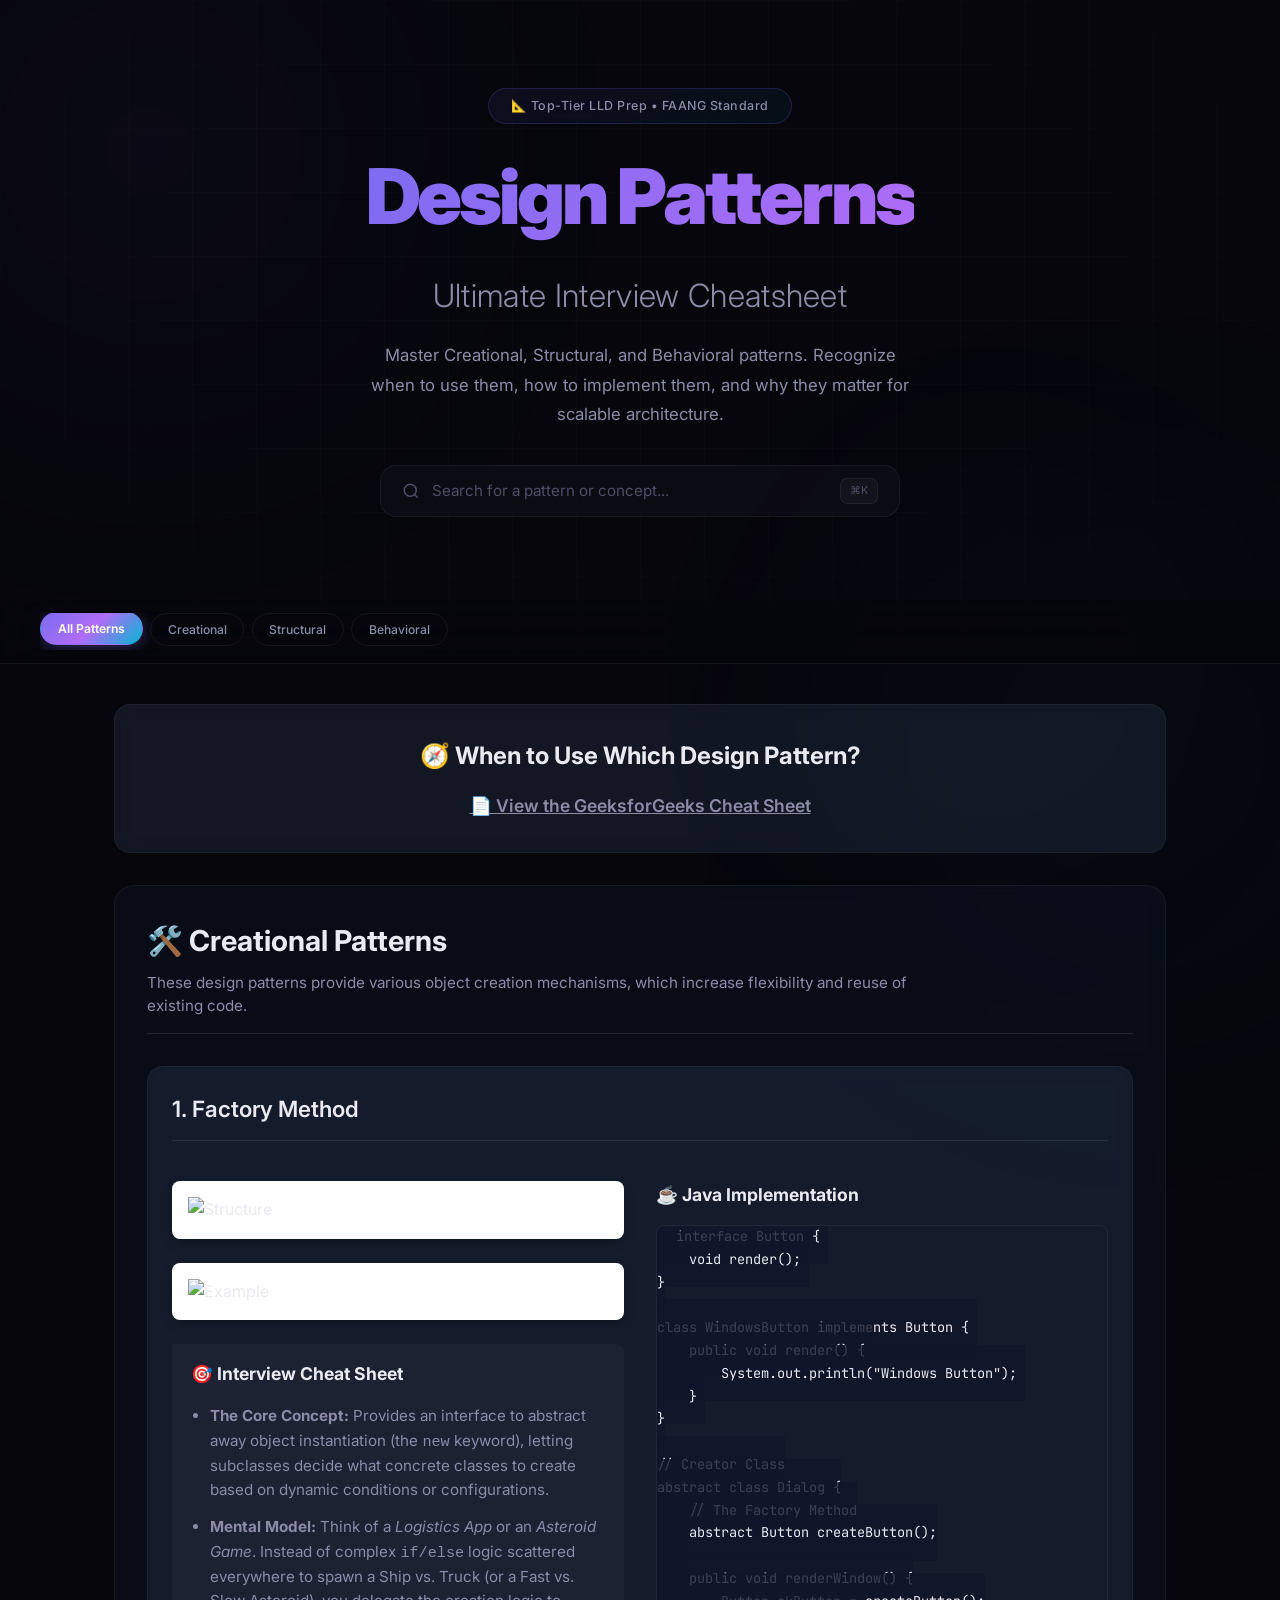
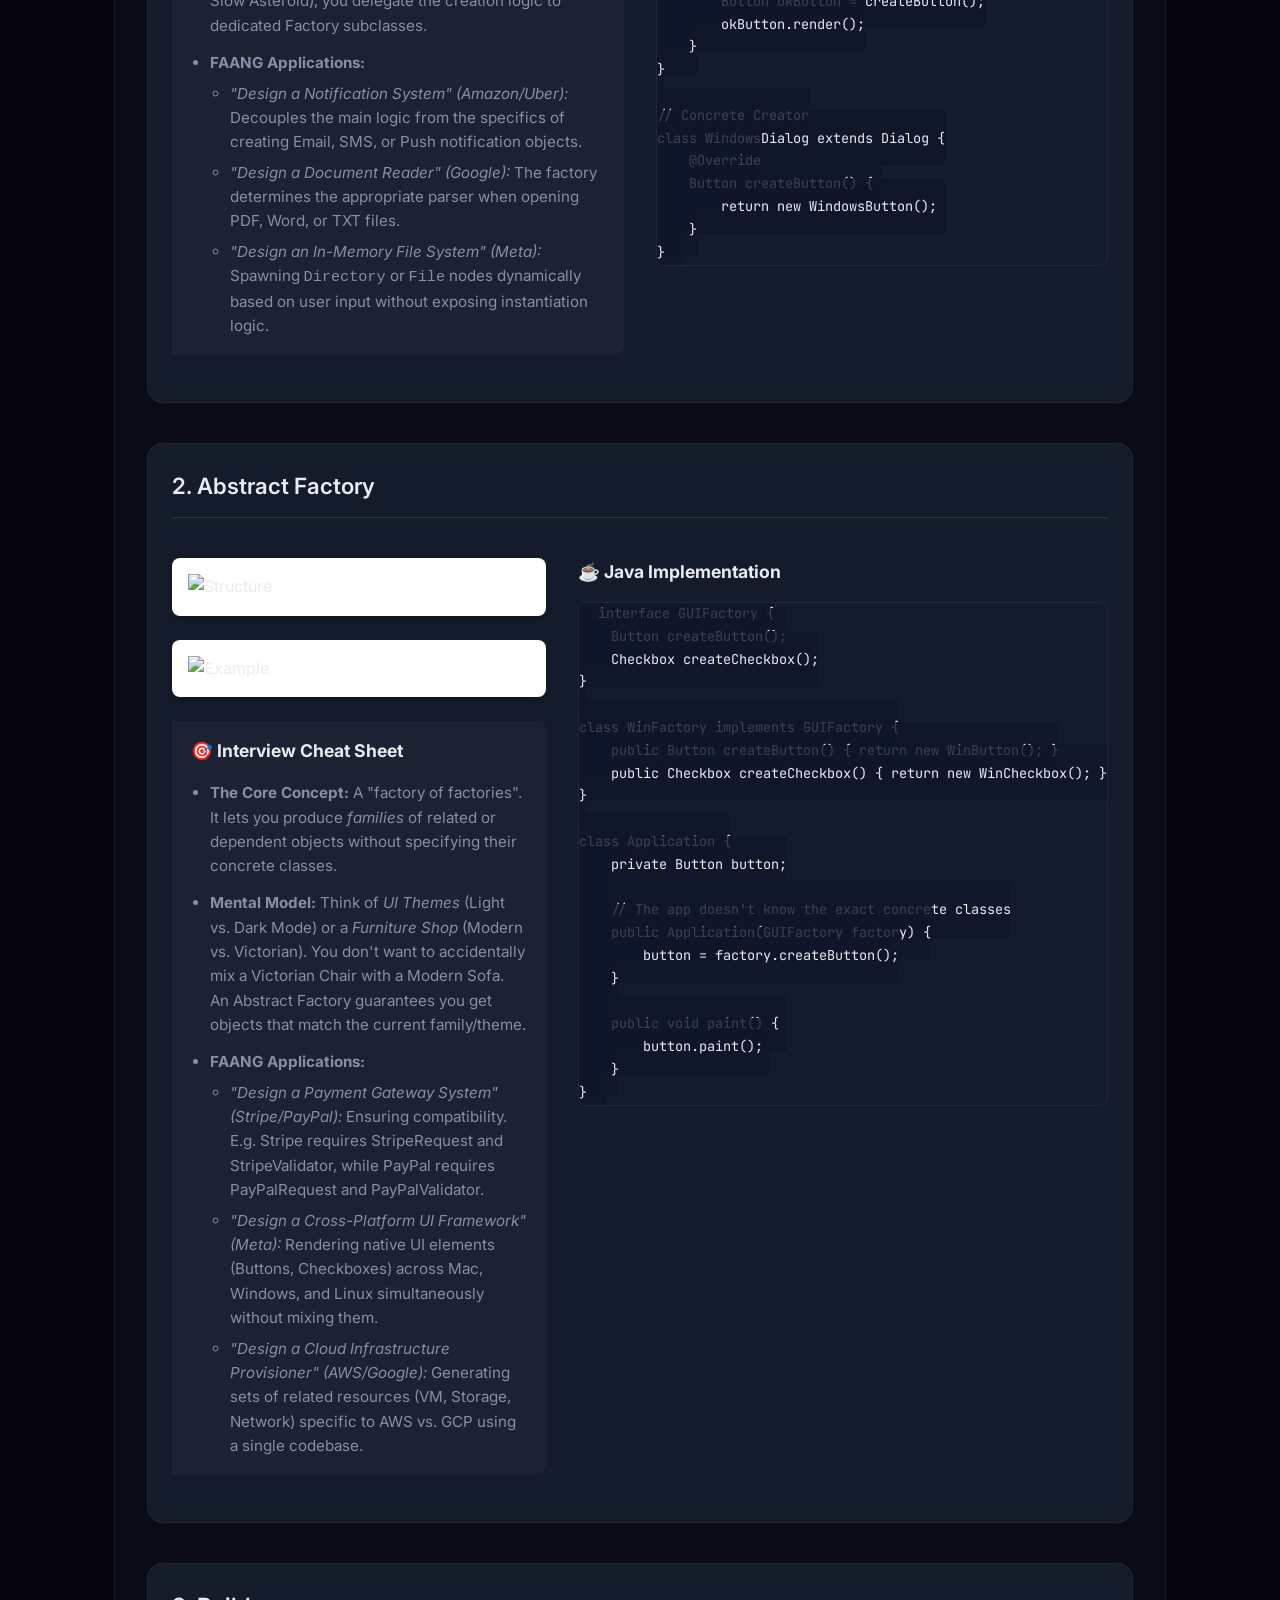
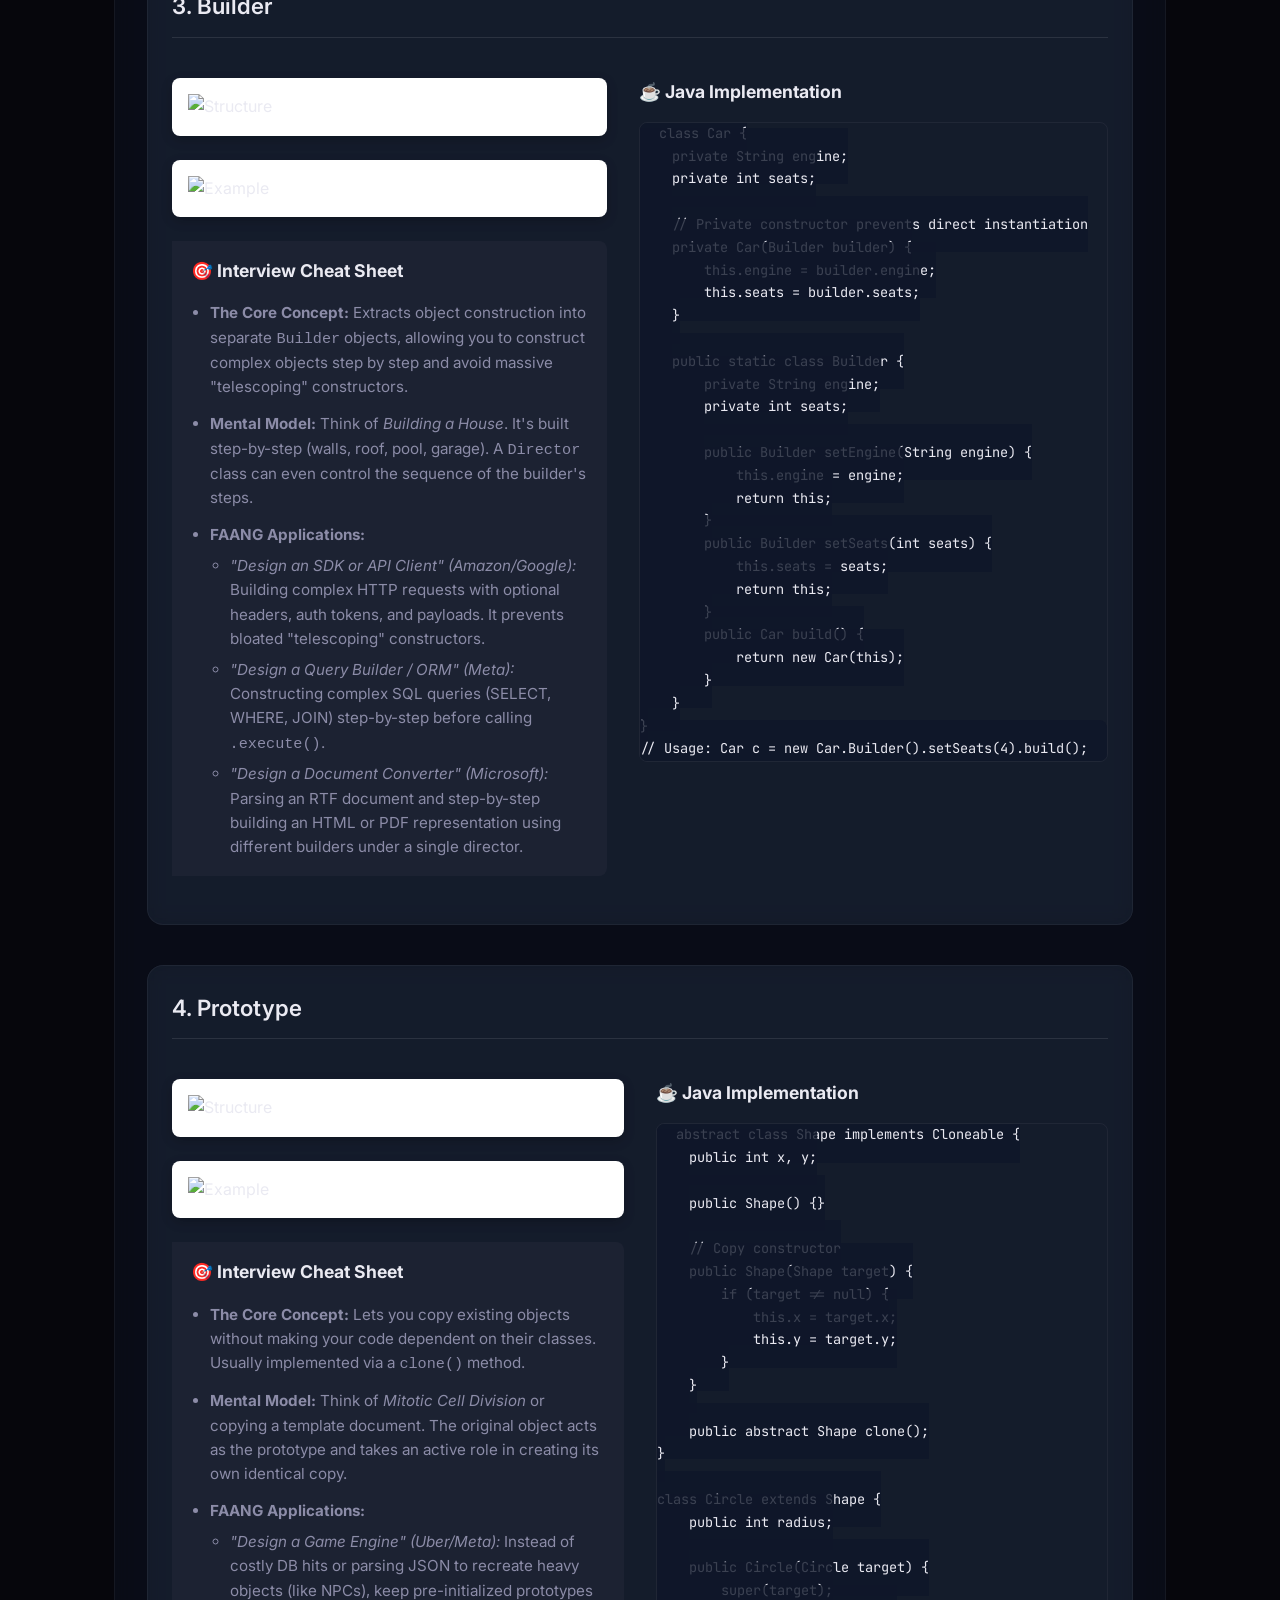
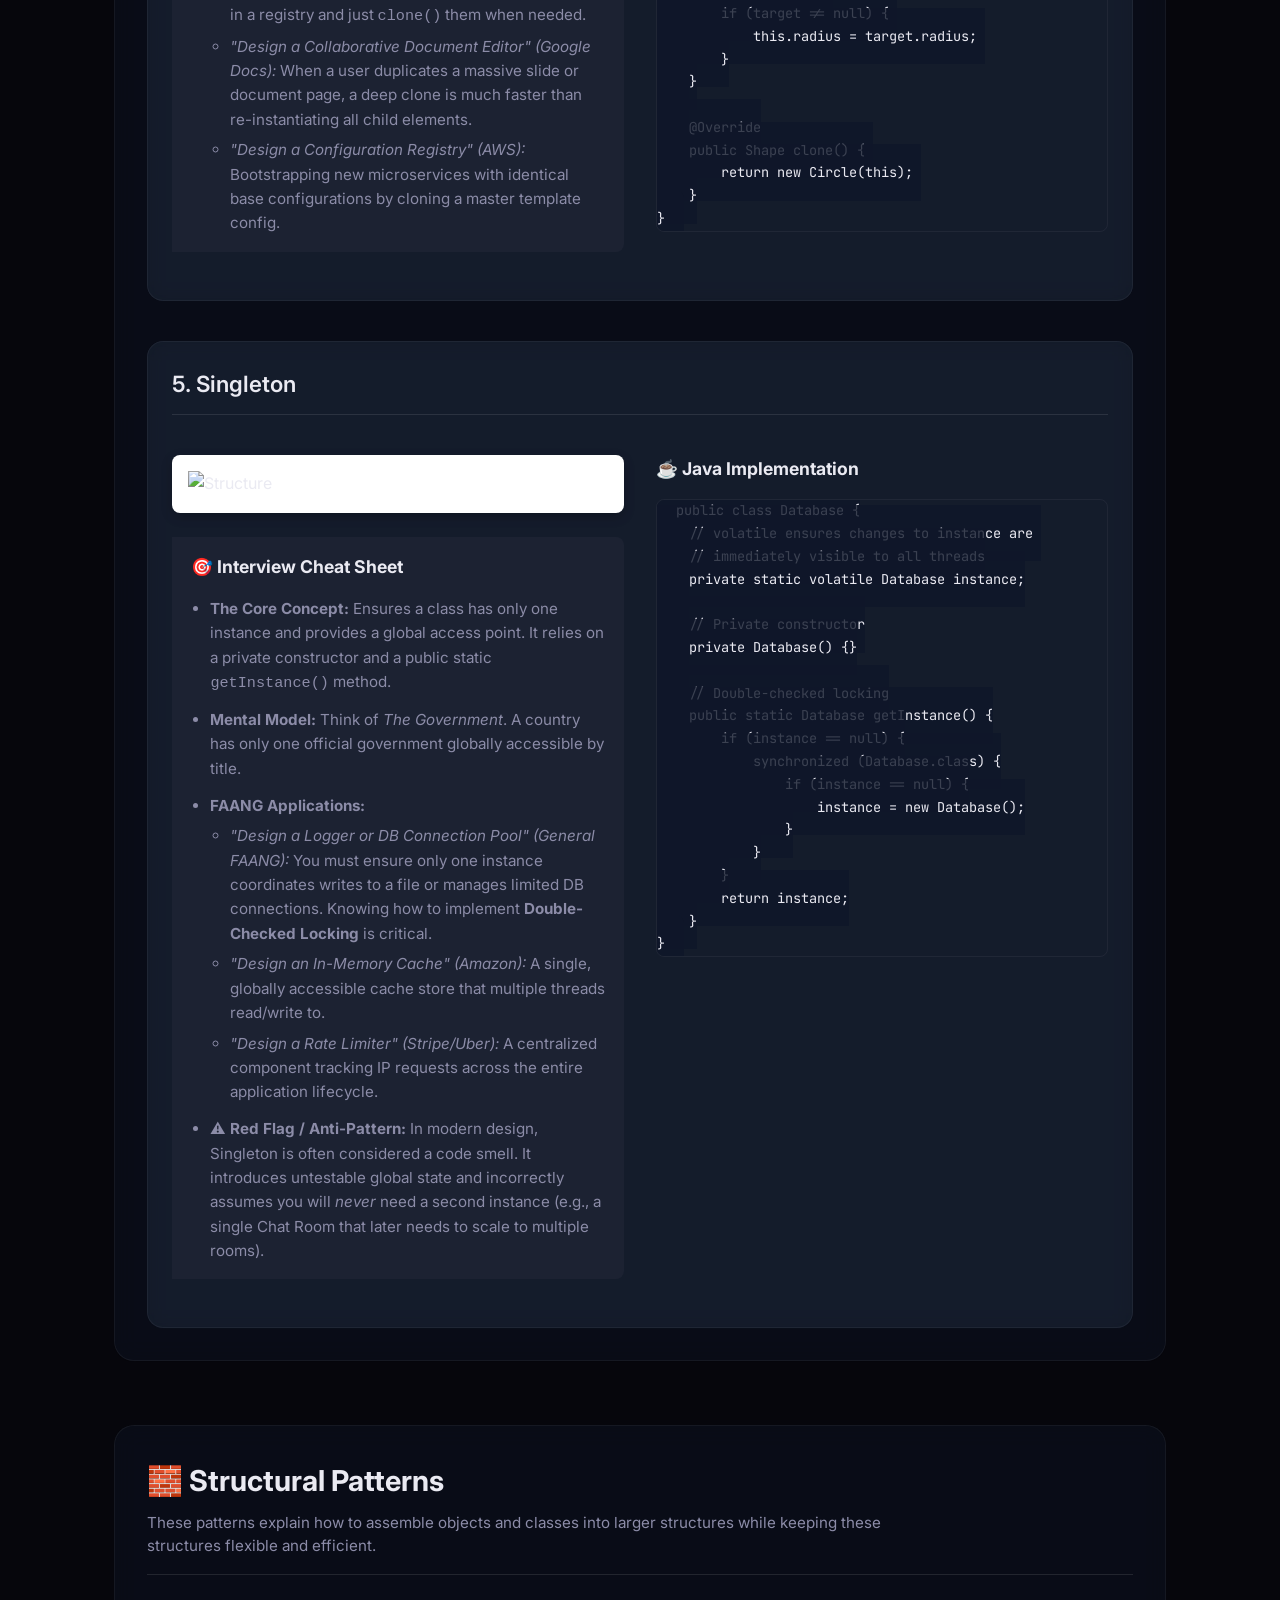
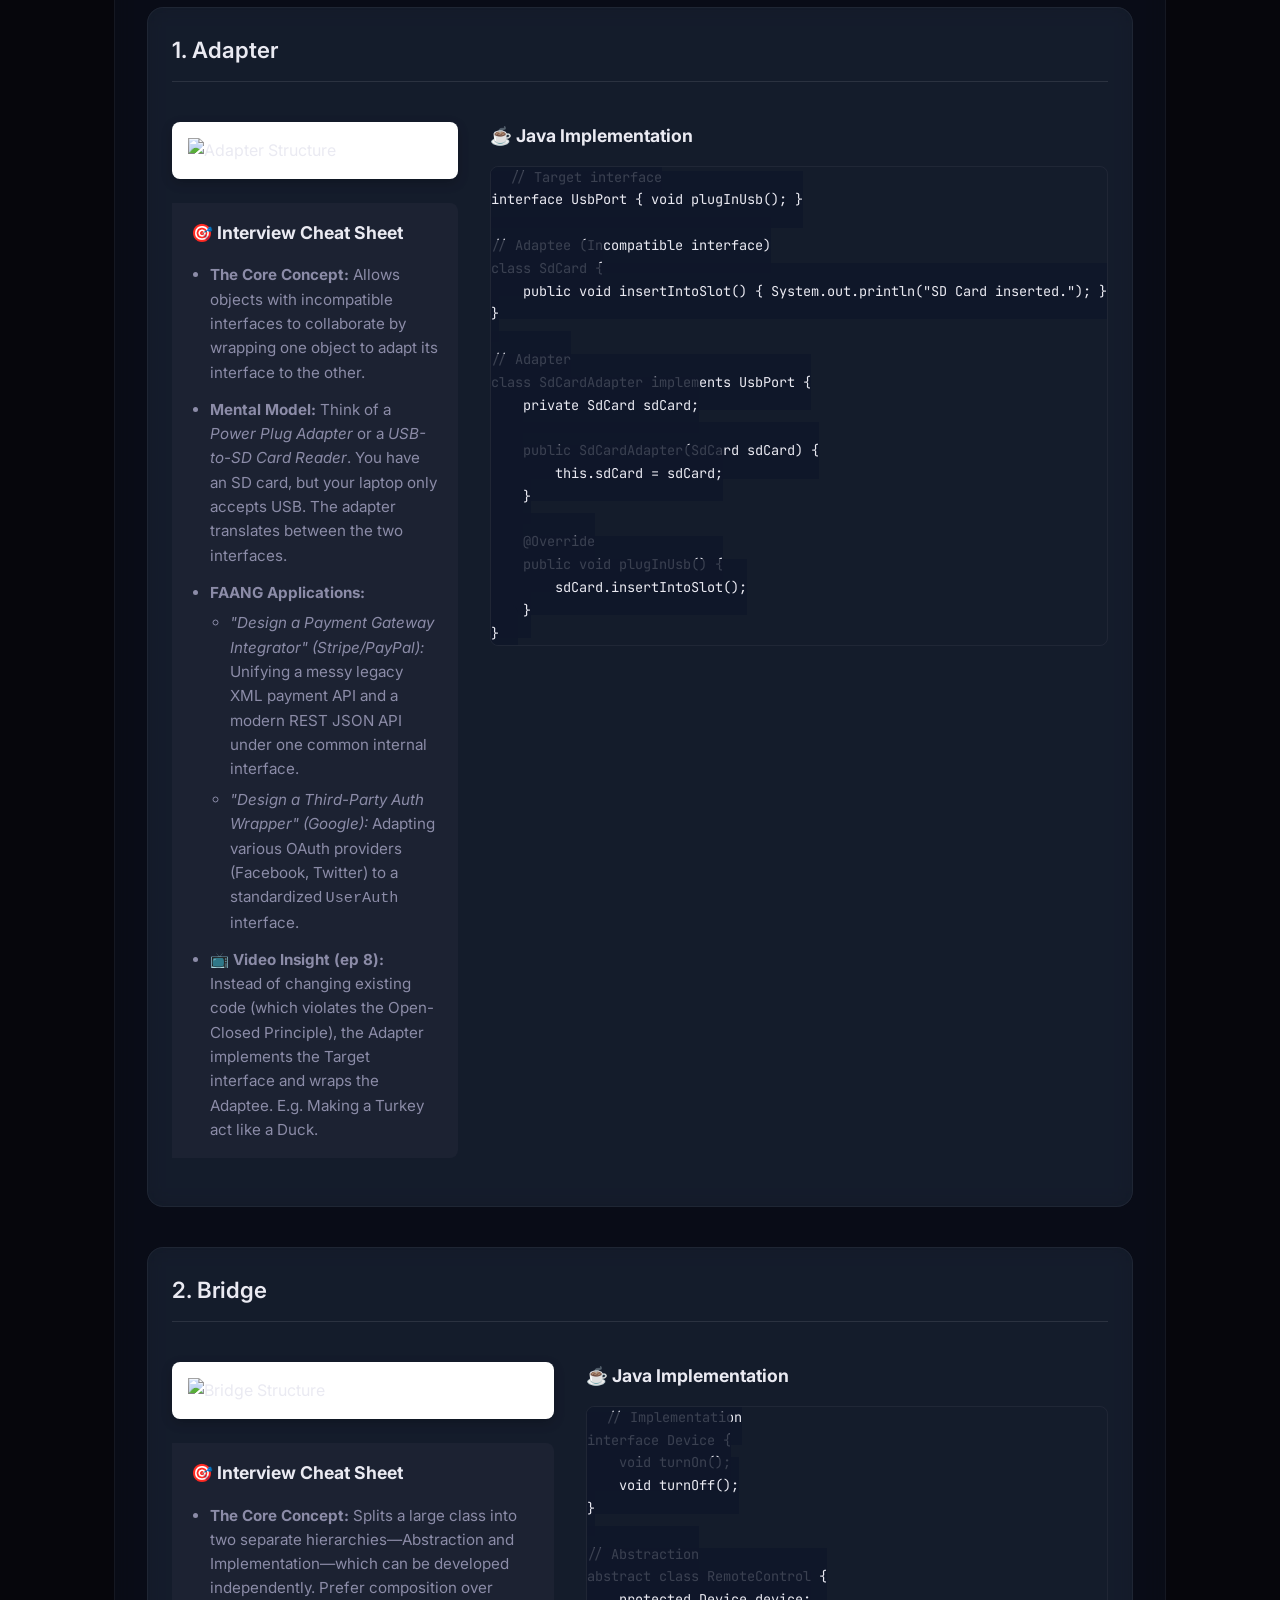
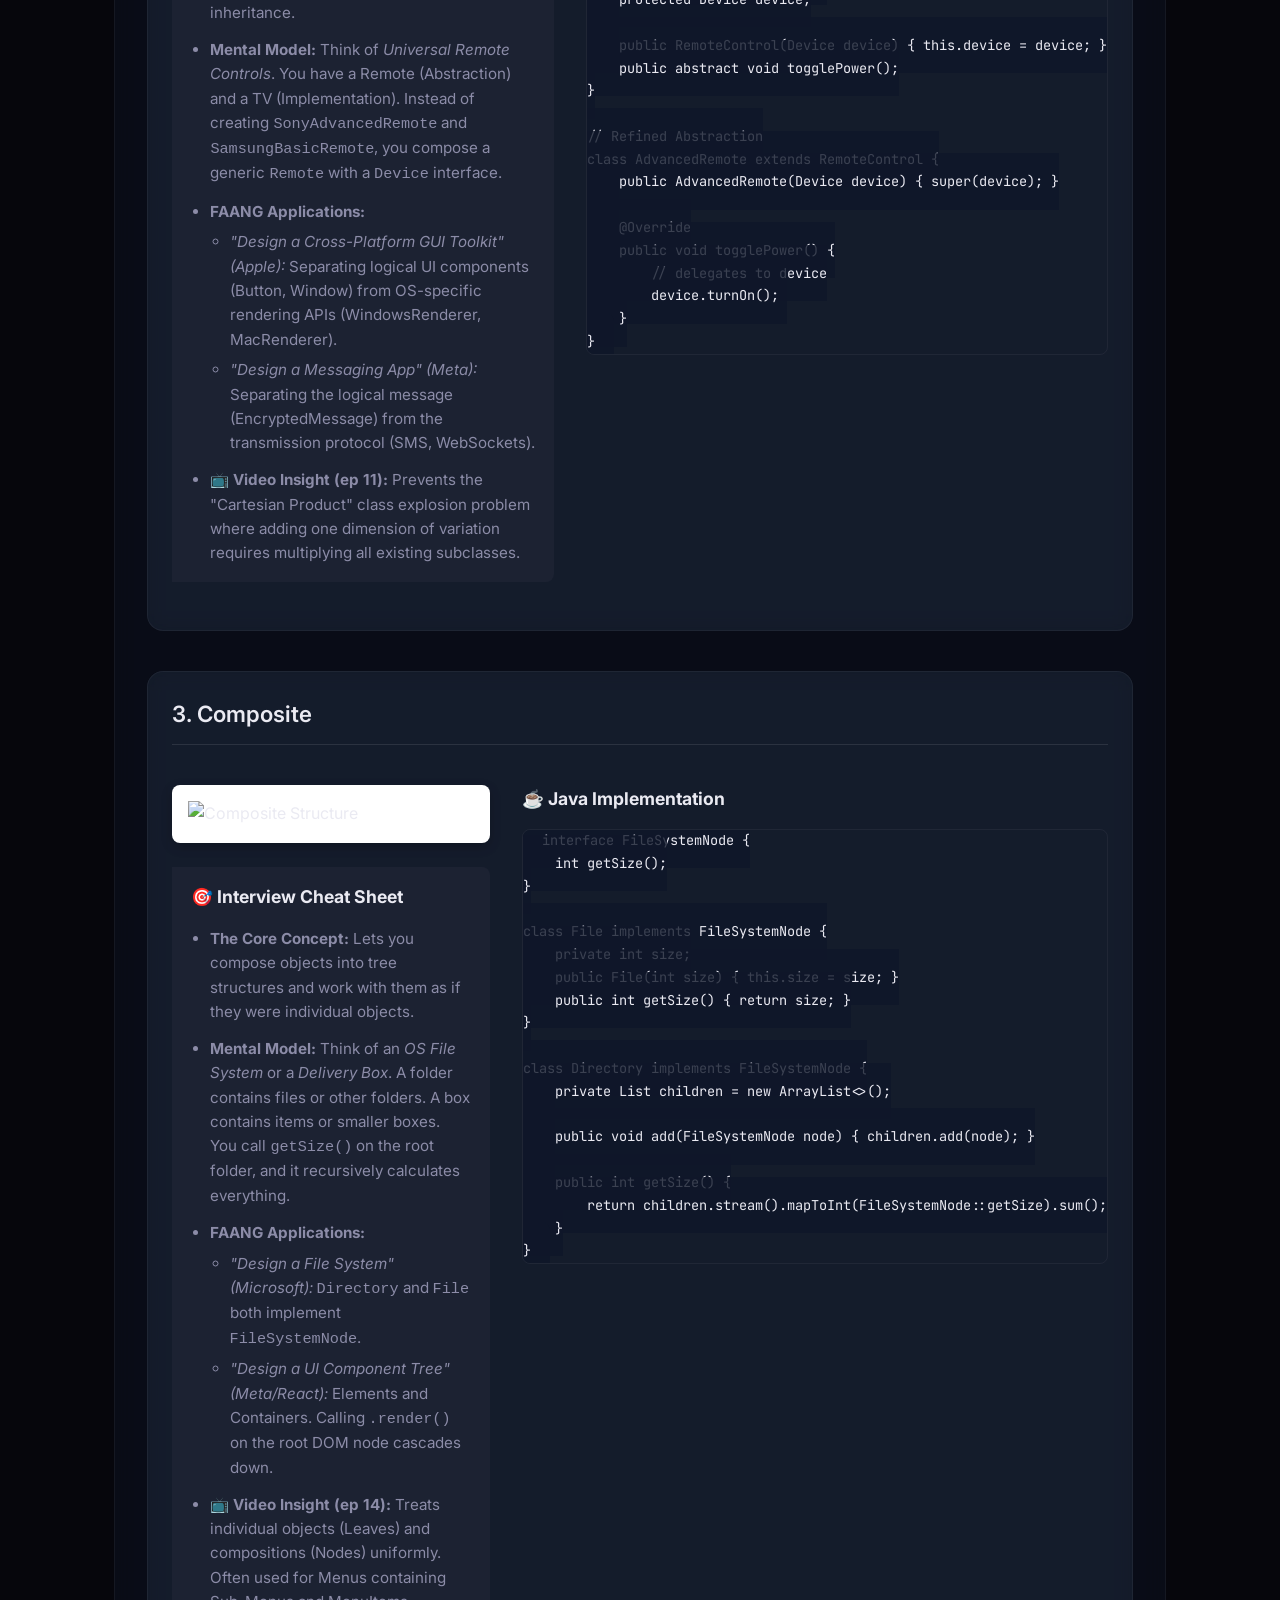
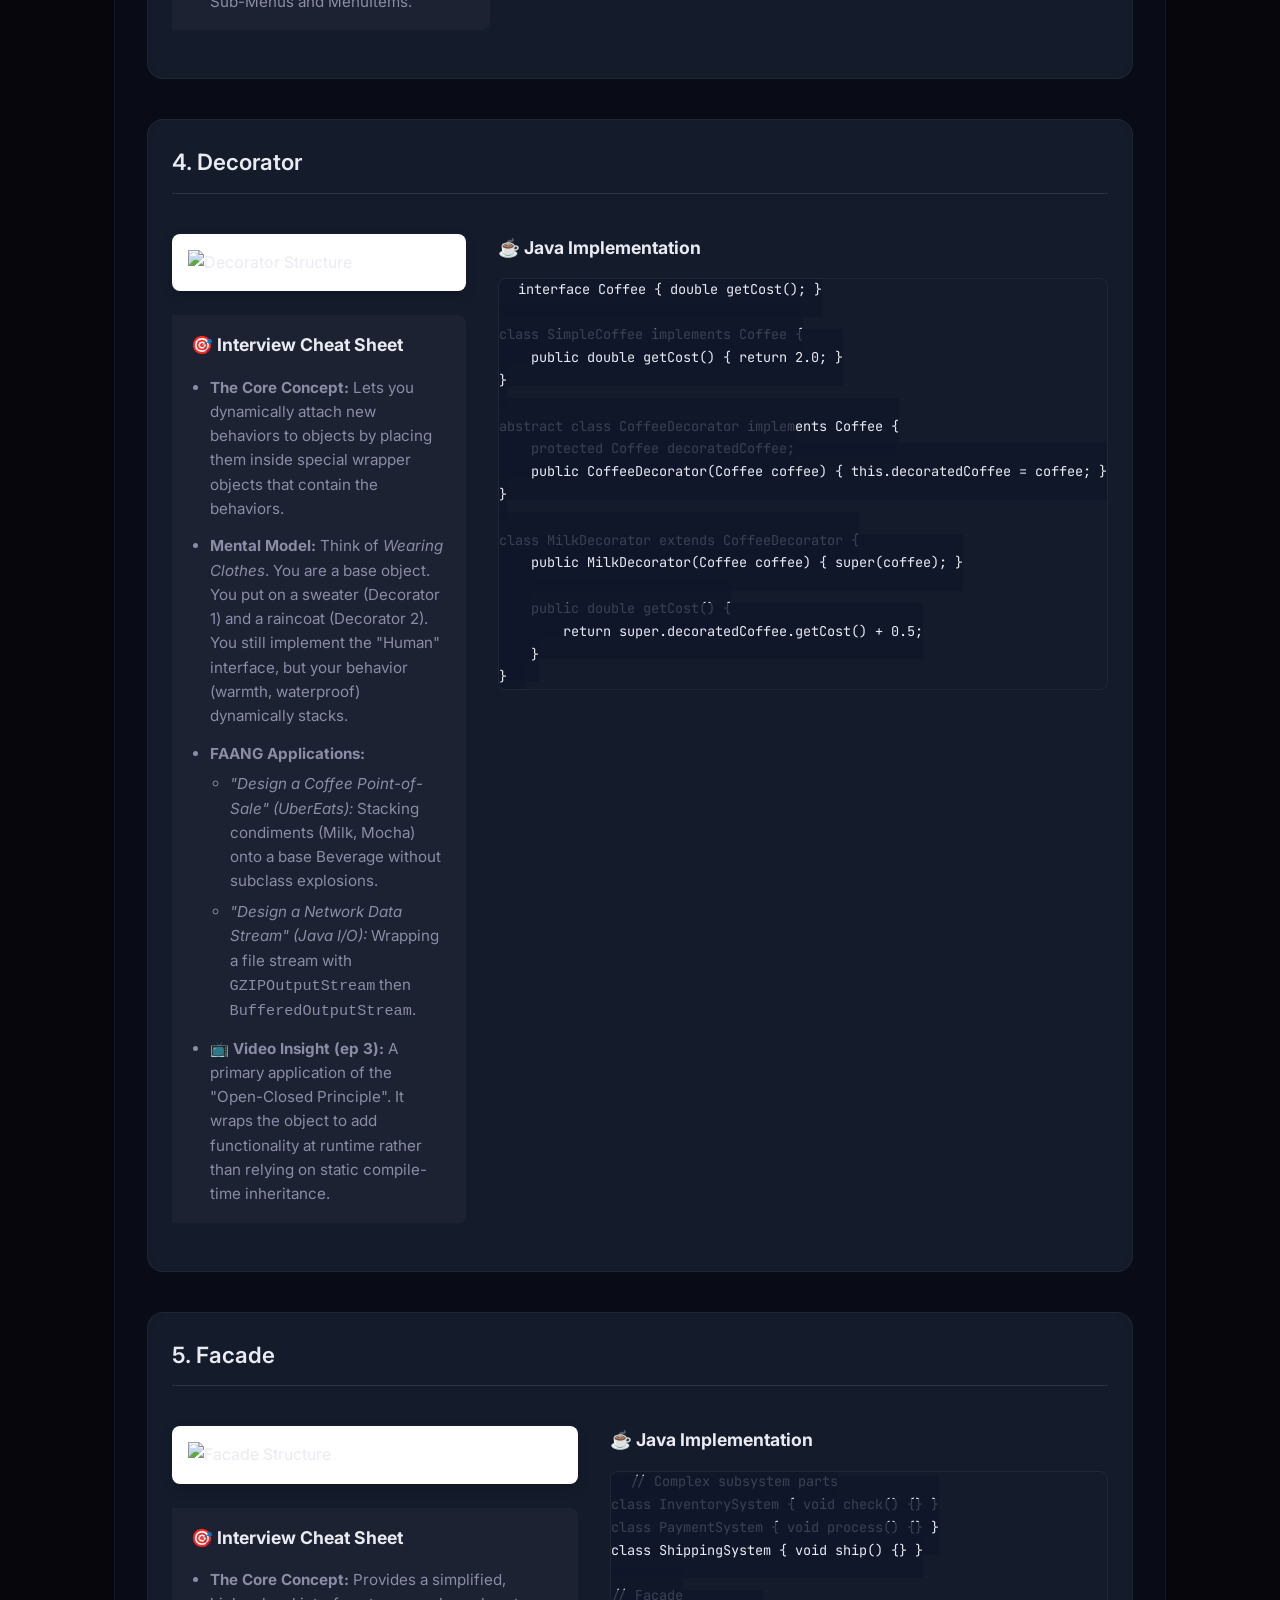
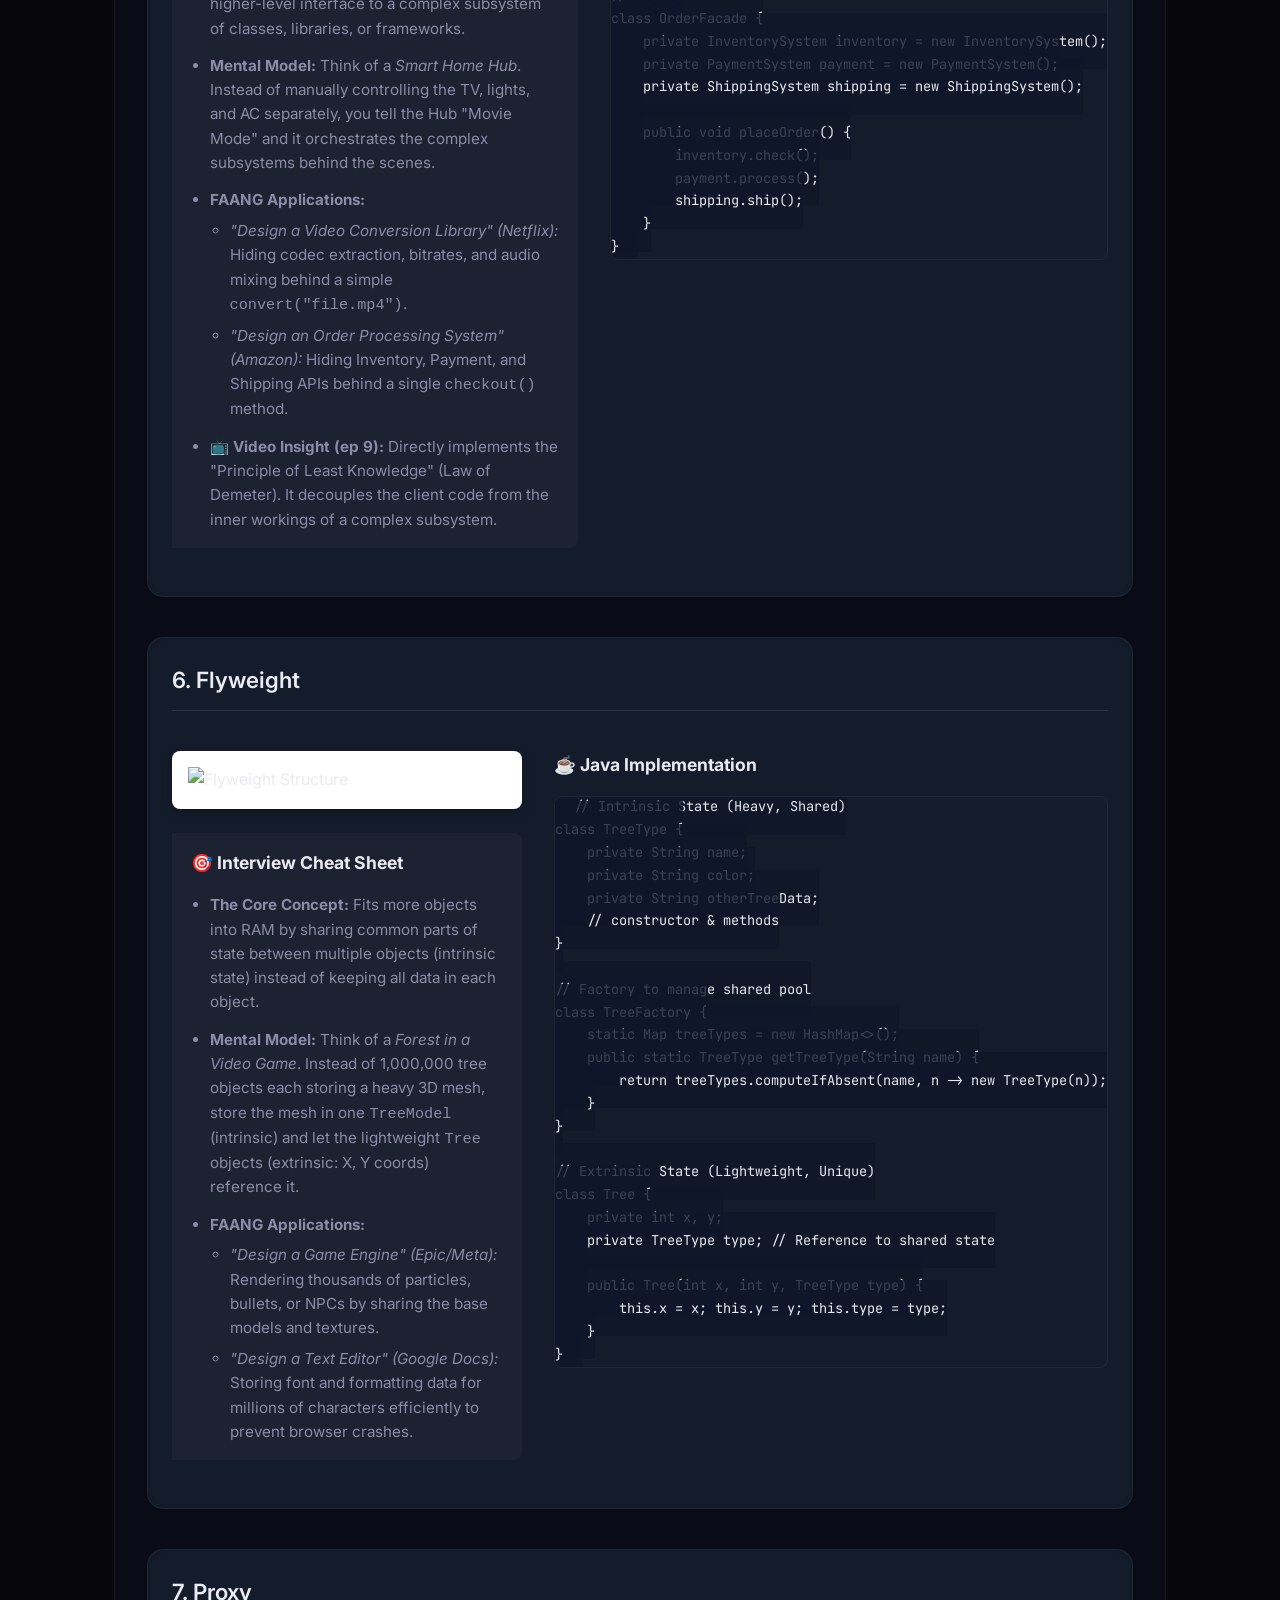
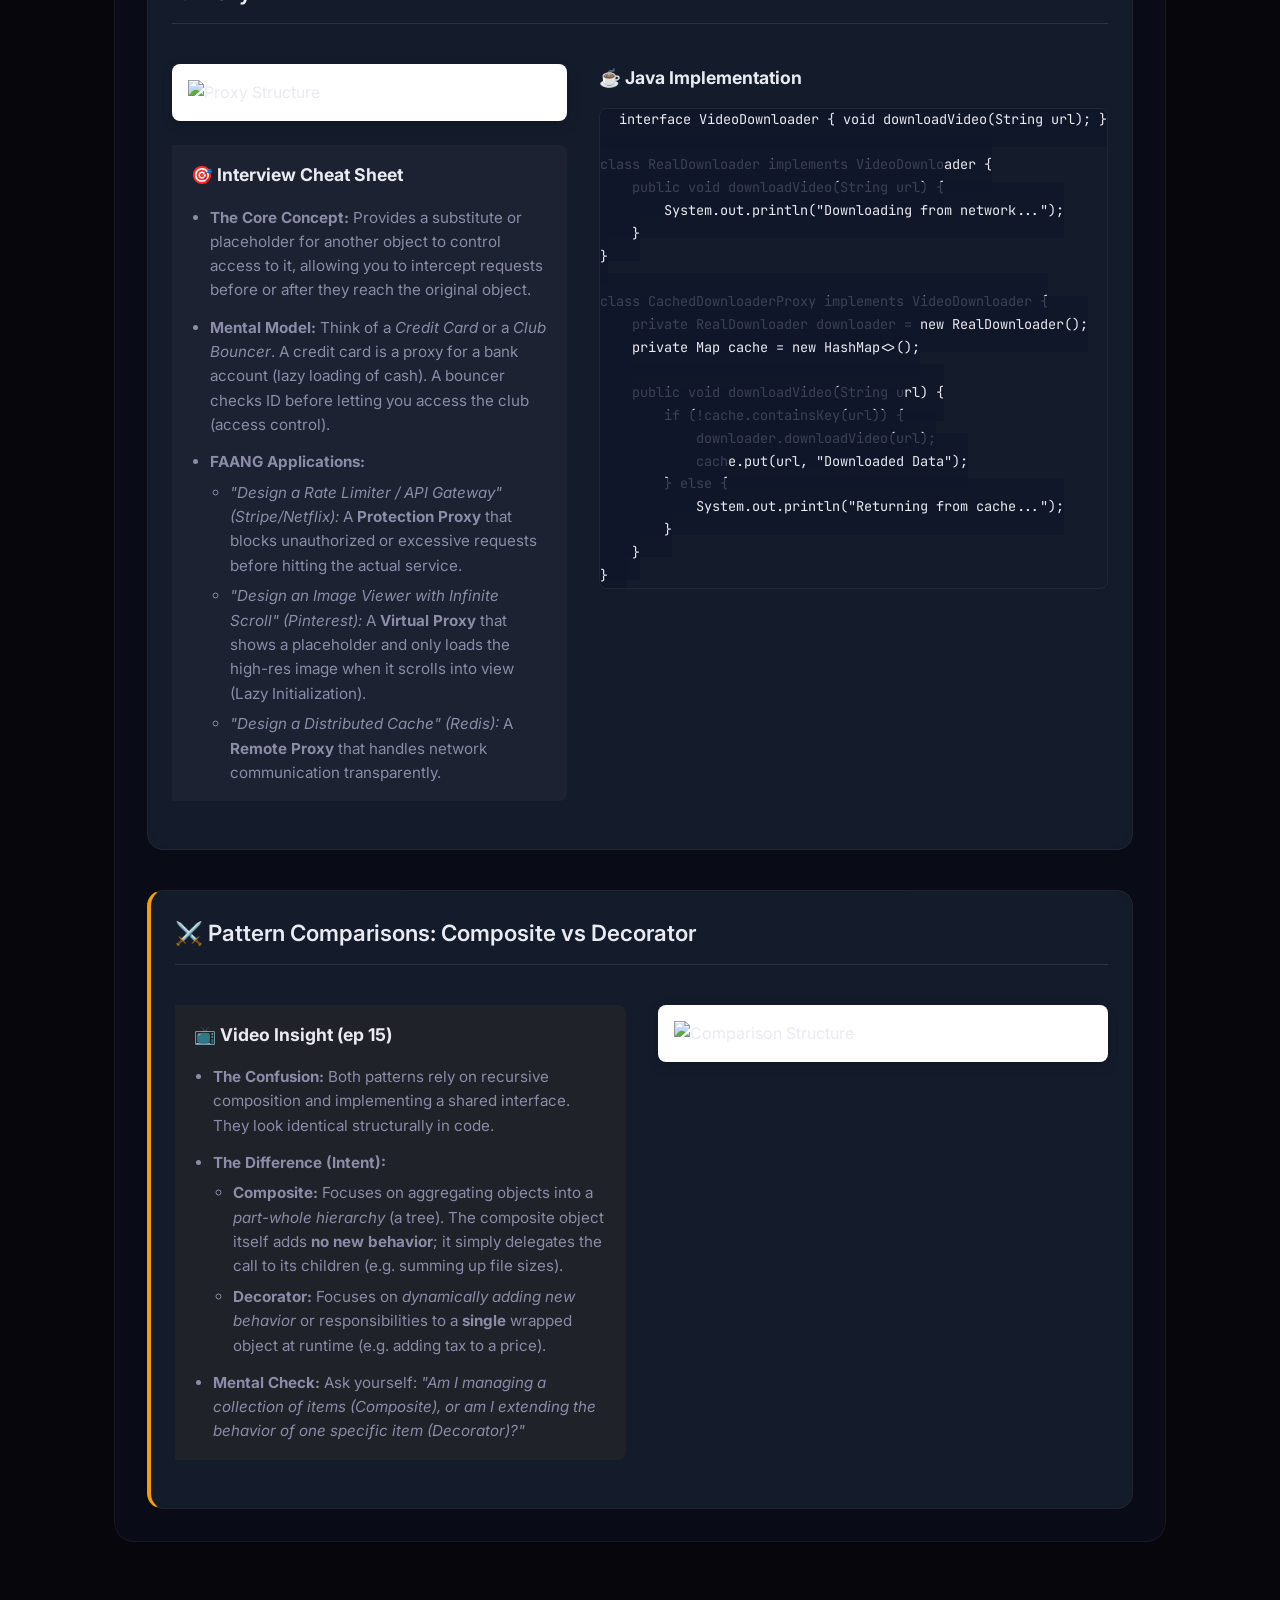
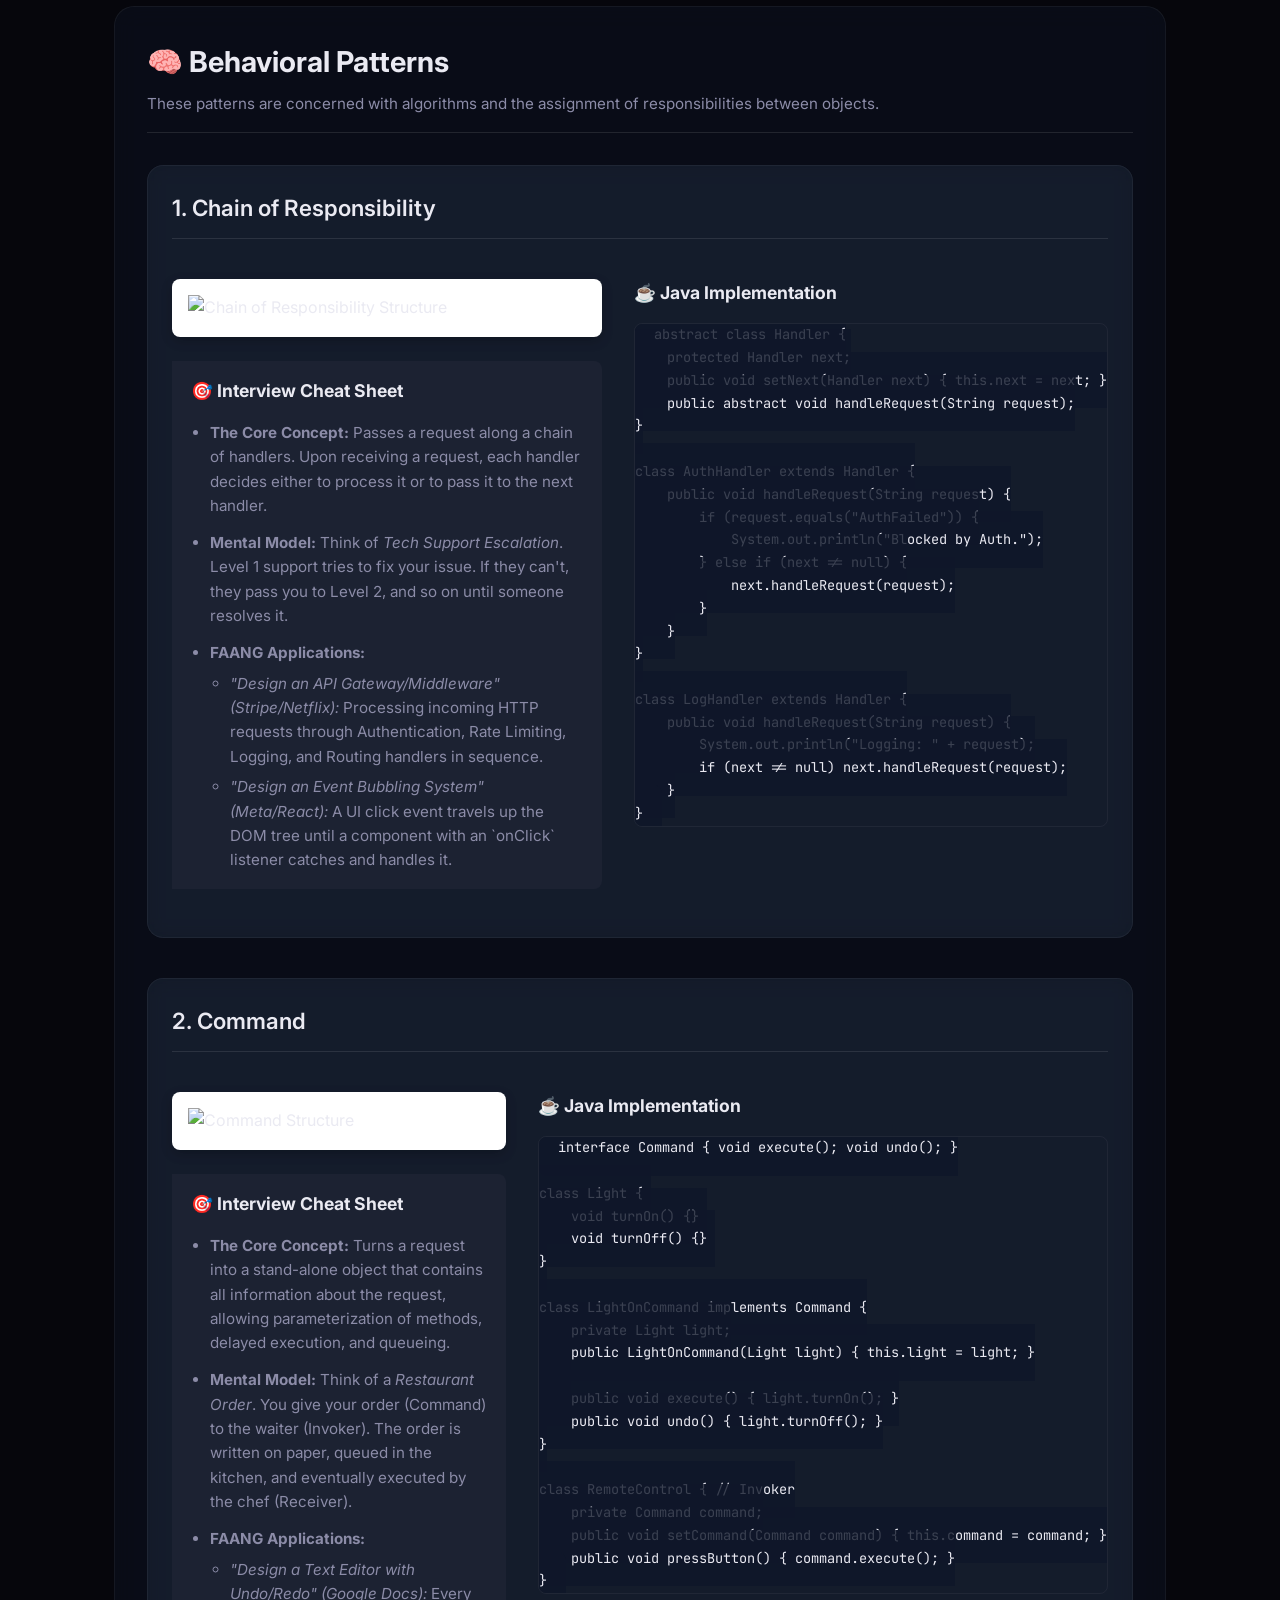
==== commit 41f3e5b1: "Added behavioral patterns" ====
--- a/design-patterns.html
+++ b/design-patterns.html
@@ -58,6 +58,17 @@
 
     <!-- Main Content -->
     <main class="content" id="mainContent">
+
+        <!-- When to Use Which Pattern Section -->
+        <section class="pattern-section" id="section-when-to-use" style="text-align: center; padding: 2rem; background: rgba(30, 41, 59, 0.5); border-radius: 16px; border: 1px solid rgba(255, 255, 255, 0.05); margin-bottom: 2rem;">
+            <h2>🧭 When to Use Which Design Pattern?</h2>
+            <p style="margin-top: 1rem; color: var(--text-secondary);">
+                <a href="Design%20Patterns%20Cheat%20Sheet%20-%20When%20to%20Use%20Which%20Design%20Pattern_%20-%20GeeksforGeeks.mhtml" target="_blank" style="color: var(--accent-primary); text-decoration: underline; font-weight: 600; font-size: 1.1rem;">
+                    📄 View the GeeksforGeeks Cheat Sheet
+                </a>
+            </p>
+        </section>
+
         <!-- Creational Section -->
         <section class="pattern-section" id="section-creational">
             <div class="section-header">
@@ -723,23 +734,478 @@
                 <h2>🧠 Behavioral Patterns</h2>
                 <p class="section-desc">These patterns are concerned with algorithms and the assignment of responsibilities between objects.</p>
             </div>
-            <div class="pattern-grid" id="grid-behavioral">
-                <div class="pattern-card placeholder">
-                    <h3>Observer</h3>
-                    <p class="pattern-short-desc">Content pending. Awaiting transcript...</p>
-                </div>
-                <div class="pattern-card placeholder">
-                    <h3>Strategy</h3>
-                    <p class="pattern-short-desc">Content pending. Awaiting transcript...</p>
-                </div>
-                <div class="pattern-card placeholder">
-                    <h3>Command</h3>
-                    <p class="pattern-short-desc">Content pending. Awaiting transcript...</p>
-                </div>
-                <div class="pattern-card placeholder">
-                    <h3>State</h3>
-                    <p class="pattern-short-desc">Content pending. Awaiting transcript...</p>
-                </div>
+            <div class="pattern-list" id="list-behavioral">
+
+                <!-- 1. Chain of Responsibility -->
+                <div class="pattern-card filled">
+                    <h3>1. Chain of Responsibility</h3>
+                    <div class="pattern-card-content">
+                        <div class="pattern-notes">
+                            <img class="pattern-illustration" src="https://refactoring.guru/images/patterns/diagrams/chain-of-responsibility/structure-2x.png" alt="Chain of Responsibility Structure">
+                            <div class="pattern-interview-prep">
+                                <h4>🎯 Interview Cheat Sheet</h4>
+                                <ul>
+                                    <li><strong>The Core Concept:</strong> Passes a request along a chain of handlers. Upon receiving a request, each handler decides either to process it or to pass it to the next handler.</li>
+                                    <li><strong>Mental Model:</strong> Think of <em>Tech Support Escalation</em>. Level 1 support tries to fix your issue. If they can't, they pass you to Level 2, and so on until someone resolves it.</li>
+                                    <li><strong>FAANG Applications:</strong>
+                                        <ul>
+                                            <li><em>"Design an API Gateway/Middleware" (Stripe/Netflix):</em> Processing incoming HTTP requests through Authentication, Rate Limiting, Logging, and Routing handlers in sequence.</li>
+                                            <li><em>"Design an Event Bubbling System" (Meta/React):</em> A UI click event travels up the DOM tree until a component with an `onClick` listener catches and handles it.</li>
+                                        </ul>
+                                    </li>
+                                </ul>
+                            </div>
+                        </div>
+                        <div class="pattern-code">
+                            <h4>☕ Java Implementation</h4>
+                            <pre><code class="language-java">abstract class Handler {
+    protected Handler next;
+    public void setNext(Handler next) { this.next = next; }
+    public abstract void handleRequest(String request);
+}
+
+class AuthHandler extends Handler {
+    public void handleRequest(String request) {
+        if (request.equals("AuthFailed")) {
+            System.out.println("Blocked by Auth.");
+        } else if (next != null) {
+            next.handleRequest(request);
+        }
+    }
+}
+
+class LogHandler extends Handler {
+    public void handleRequest(String request) {
+        System.out.println("Logging: " + request);
+        if (next != null) next.handleRequest(request);
+    }
+}</code></pre>
+                        </div>
+                    </div>
+                </div>
+
+                <!-- 2. Command -->
+                <div class="pattern-card filled">
+                    <h3>2. Command</h3>
+                    <div class="pattern-card-content">
+                        <div class="pattern-notes">
+                            <img class="pattern-illustration" src="https://refactoring.guru/images/patterns/diagrams/command/structure-2x.png" alt="Command Structure">
+                            <div class="pattern-interview-prep">
+                                <h4>🎯 Interview Cheat Sheet</h4>
+                                <ul>
+                                    <li><strong>The Core Concept:</strong> Turns a request into a stand-alone object that contains all information about the request, allowing parameterization of methods, delayed execution, and queueing.</li>
+                                    <li><strong>Mental Model:</strong> Think of a <em>Restaurant Order</em>. You give your order (Command) to the waiter (Invoker). The order is written on paper, queued in the kitchen, and eventually executed by the chef (Receiver).</li>
+                                    <li><strong>FAANG Applications:</strong>
+                                        <ul>
+                                            <li><em>"Design a Text Editor with Undo/Redo" (Google Docs):</em> Every action (Type, Delete, Bold) is a Command object pushed to a stack. Calling `.undo()` reverses the state.</li>
+                                            <li><em>"Design a Task Scheduler" (AWS/Azure):</em> Wrapping background jobs into serialized Command objects that can be placed in an SQS queue and executed by worker nodes.</li>
+                                        </ul>
+                                    </li>
+                                </ul>
+                            </div>
+                        </div>
+                        <div class="pattern-code">
+                            <h4>☕ Java Implementation</h4>
+                            <pre><code class="language-java">interface Command { void execute(); void undo(); }
+
+class Light { 
+    void turnOn() {} 
+    void turnOff() {} 
+}
+
+class LightOnCommand implements Command {
+    private Light light;
+    public LightOnCommand(Light light) { this.light = light; }
+    
+    public void execute() { light.turnOn(); }
+    public void undo() { light.turnOff(); }
+}
+
+class RemoteControl { // Invoker
+    private Command command;
+    public void setCommand(Command command) { this.command = command; }
+    public void pressButton() { command.execute(); }
+}</code></pre>
+                        </div>
+                    </div>
+                </div>
+
+                <!-- 3. Iterator -->
+                <div class="pattern-card filled">
+                    <h3>3. Iterator</h3>
+                    <div class="pattern-card-content">
+                        <div class="pattern-notes">
+                            <img class="pattern-illustration" src="https://refactoring.guru/images/patterns/diagrams/iterator/structure-2x.png" alt="Iterator Structure">
+                            <div class="pattern-interview-prep">
+                                <h4>🎯 Interview Cheat Sheet</h4>
+                                <ul>
+                                    <li><strong>The Core Concept:</strong> Lets you traverse elements of a collection without exposing its underlying representation (list, stack, tree, etc.).</li>
+                                    <li><strong>Mental Model:</strong> Think of an <em>MP3 Player Playlist</em>. You just press "Next" to get the next song, regardless of whether the playlist is stored as an array, linked list, or pulled dynamically from the cloud.</li>
+                                    <li><strong>FAANG Applications:</strong>
+                                        <ul>
+                                            <li><em>"Design a Social Graph Traversal" (Meta/LinkedIn):</em> Providing a `FriendIterator` that abstracts away the complexity of a Graph traversal (BFS/DFS) behind `hasNext()` and `next()`.</li>
+                                            <li><em>"Design a Database Cursor" (Oracle/MongoDB):</em> Returning a cursor object that fetches rows incrementally from a database without loading the entire multi-GB result into RAM.</li>
+                                        </ul>
+                                    </li>
+                                </ul>
+                            </div>
+                        </div>
+                        <div class="pattern-code">
+                            <h4>☕ Java Implementation</h4>
+                            <pre><code class="language-java">interface Iterator<T> {
+    boolean hasNext();
+    T next();
+}
+
+class BookCollection {
+    private String[] books = {"Design Patterns", "Clean Code"};
+    
+    public Iterator<String> createIterator() {
+        return new BookIterator();
+    }
+    
+    private class BookIterator implements Iterator<String> {
+        private int position = 0;
+        
+        public boolean hasNext() { return position < books.length; }
+        public String next() { return books[position++]; }
+    }
+}</code></pre>
+                        </div>
+                    </div>
+                </div>
+
+                <!-- 4. Mediator -->
+                <div class="pattern-card filled">
+                    <h3>4. Mediator</h3>
+                    <div class="pattern-card-content">
+                        <div class="pattern-notes">
+                            <img class="pattern-illustration" src="https://refactoring.guru/images/patterns/diagrams/mediator/structure-2x.png" alt="Mediator Structure">
+                            <div class="pattern-interview-prep">
+                                <h4>🎯 Interview Cheat Sheet</h4>
+                                <ul>
+                                    <li><strong>The Core Concept:</strong> Restricts direct communications between objects and forces them to collaborate only via a central mediator object. Reduces chaotic dependencies.</li>
+                                    <li><strong>Mental Model:</strong> Think of an <em>Air Traffic Controller</em>. Planes don't talk directly to each other to decide who lands. They all talk to the Tower (Mediator), which orchestrates the runway logic.</li>
+                                    <li><strong>FAANG Applications:</strong>
+                                        <ul>
+                                            <li><em>"Design a Chat Room" (Discord/Slack):</em> Users don't hold direct socket connections to every other user. They send messages to the ChatServer (Mediator) which broadcasts them.</li>
+                                            <li><em>"Design a Complex UI Form" (Apple):</em> When a "State" dropdown changes, it notifies the `FormMediator` which then disables/enables the "Zip Code" input, preventing spaghetti event listeners.</li>
+                                        </ul>
+                                    </li>
+                                </ul>
+                            </div>
+                        </div>
+                        <div class="pattern-code">
+                            <h4>☕ Java Implementation</h4>
+                            <pre><code class="language-java">interface ChatMediator {
+    void sendMessage(String msg, User user);
+    void addUser(User user);
+}
+
+class ChatRoom implements ChatMediator {
+    private List<User> users = new ArrayList<>();
+    
+    public void addUser(User user) { users.add(user); }
+    public void sendMessage(String msg, User sender) {
+        for (User u : users) {
+            if (u != sender) u.receive(msg);
+        }
+    }
+}
+
+class User {
+    private ChatMediator mediator;
+    public User(ChatMediator m) { this.mediator = m; }
+    public void send(String msg) { mediator.sendMessage(msg, this); }
+    public void receive(String msg) { /* Handle msg */ }
+}</code></pre>
+                        </div>
+                    </div>
+                </div>
+
+                <!-- 5. Memento -->
+                <div class="pattern-card filled">
+                    <h3>5. Memento</h3>
+                    <div class="pattern-card-content">
+                        <div class="pattern-notes">
+                            <img class="pattern-illustration" src="https://refactoring.guru/images/patterns/diagrams/memento/structure1-2x.png" alt="Memento Structure">
+                            <div class="pattern-interview-prep">
+                                <h4>🎯 Interview Cheat Sheet</h4>
+                                <ul>
+                                    <li><strong>The Core Concept:</strong> Lets you save and restore the previous state of an object without revealing the details of its implementation (encapsulation).</li>
+                                    <li><strong>Mental Model:</strong> Think of a <em>Video Game Save State</em>. The game engine creates a snapshot (Memento) of your health, position, and inventory. The memory card (Caretaker) holds the snapshot but can't tamper with its internal data.</li>
+                                    <li><strong>FAANG Applications:</strong>
+                                        <ul>
+                                            <li><em>"Design a Text Editor Undo Feature" (Google Docs):</em> Creating snapshots of the document state. Often paired with the Command pattern for robust Undo/Redo architectures.</li>
+                                            <li><em>"Design a Database Transaction Rollback" (Oracle):</em> Saving the state of records before a transaction begins, so they can be seamlessly restored if the transaction fails.</li>
+                                        </ul>
+                                    </li>
+                                </ul>
+                            </div>
+                        </div>
+                        <div class="pattern-code">
+                            <h4>☕ Java Implementation</h4>
+                            <pre><code class="language-java">// Memento (Immutable snapshot)
+class EditorState {
+    private final String content;
+    public EditorState(String content) { this.content = content; }
+    public String getContent() { return content; }
+}
+
+// Originator
+class Editor {
+    private String content = "";
+    public void setContent(String content) { this.content = content; }
+    
+    public EditorState createSnapshot() {
+        return new EditorState(content);
+    }
+    public void restore(EditorState state) {
+        this.content = state.getContent();
+    }
+}
+
+// Caretaker
+class History {
+    private Stack<EditorState> states = new Stack<>();
+    public void push(EditorState state) { states.push(state); }
+    public EditorState pop() { return states.pop(); }
+}</code></pre>
+                        </div>
+                    </div>
+                </div>
+
+                <!-- 6. Observer -->
+                <div class="pattern-card filled">
+                    <h3>6. Observer</h3>
+                    <div class="pattern-card-content">
+                        <div class="pattern-notes">
+                            <img class="pattern-illustration" src="https://refactoring.guru/images/patterns/diagrams/observer/structure-2x.png" alt="Observer Structure">
+                            <div class="pattern-interview-prep">
+                                <h4>🎯 Interview Cheat Sheet</h4>
+                                <ul>
+                                    <li><strong>The Core Concept:</strong> Defines a subscription mechanism to notify multiple objects about any events that happen to the object they're observing.</li>
+                                    <li><strong>Mental Model:</strong> Think of a <em>YouTube Channel Subscription</em>. You (Observer) subscribe to a Channel (Subject). When the channel uploads a video, you receive a notification automatically. You don't need to constantly refresh the page.</li>
+                                    <li><strong>FAANG Applications:</strong>
+                                        <ul>
+                                            <li><em>"Design a Stock Ticker Dashboard" (Bloomberg):</em> Multiple UI widgets (graphs, tables, tickers) subscribe to a single `StockData` feed and update automatically on price changes.</li>
+                                            <li><em>"Design a Publisher/Subscriber System" (Kafka/RabbitMQ):</em> The foundational pattern behind event-driven microservices architecture.</li>
+                                        </ul>
+                                    </li>
+                                </ul>
+                            </div>
+                        </div>
+                        <div class="pattern-code">
+                            <h4>☕ Java Implementation</h4>
+                            <pre><code class="language-java">interface Observer { void update(String event); }
+
+class Subject {
+    private List<Observer> observers = new ArrayList<>();
+    
+    public void subscribe(Observer o) { observers.add(o); }
+    public void unsubscribe(Observer o) { observers.remove(o); }
+    
+    public void notifyObservers(String event) {
+        for (Observer o : observers) { o.update(event); }
+    }
+}
+
+class EmailListener implements Observer {
+    public void update(String event) {
+        System.out.println("Sending email about: " + event);
+    }
+}</code></pre>
+                        </div>
+                    </div>
+                </div>
+
+                <!-- 7. State -->
+                <div class="pattern-card filled">
+                    <h3>7. State</h3>
+                    <div class="pattern-card-content">
+                        <div class="pattern-notes">
+                            <img class="pattern-illustration" src="https://refactoring.guru/images/patterns/diagrams/state/structure-en-2x.png" alt="State Structure">
+                            <div class="pattern-interview-prep">
+                                <h4>🎯 Interview Cheat Sheet</h4>
+                                <ul>
+                                    <li><strong>The Core Concept:</strong> Lets an object alter its behavior when its internal state changes. It appears as if the object changed its class.</li>
+                                    <li><strong>Mental Model:</strong> Think of a <em>Vending Machine</em>. If you press "Dispense" while it's in the `NoCoinState`, it errors out. If you press it in the `CoinInsertedState`, it dispenses. Instead of giant `if/else` blocks, behavior is delegated to state objects.</li>
+                                    <li><strong>FAANG Applications:</strong>
+                                        <ul>
+                                            <li><em>"Design a Document Publishing Workflow" (WordPress):</em> A document moves between `Draft`, `Moderation`, and `Published` states, each with vastly different permission behaviors.</li>
+                                            <li><em>"Design a Media Player" (Spotify):</em> Handing play/pause clicks differently depending on whether the player is in `PlayingState`, `PausedState`, or `LockedState`.</li>
+                                        </ul>
+                                    </li>
+                                </ul>
+                            </div>
+                        </div>
+                        <div class="pattern-code">
+                            <h4>☕ Java Implementation</h4>
+                            <pre><code class="language-java">interface State { void pressPlay(MediaPlayer context); }
+
+class PausedState implements State {
+    public void pressPlay(MediaPlayer context) {
+        System.out.println("Resuming playback.");
+        context.setState(new PlayingState());
+    }
+}
+
+class PlayingState implements State {
+    public void pressPlay(MediaPlayer context) {
+        System.out.println("Pausing playback.");
+        context.setState(new PausedState());
+    }
+}
+
+class MediaPlayer {
+    private State state = new PausedState();
+    public void setState(State state) { this.state = state; }
+    public void clickPlay() { state.pressPlay(this); }
+}</code></pre>
+                        </div>
+                    </div>
+                </div>
+
+                <!-- 8. Strategy -->
+                <div class="pattern-card filled">
+                    <h3>8. Strategy</h3>
+                    <div class="pattern-card-content">
+                        <div class="pattern-notes">
+                            <img class="pattern-illustration" src="https://refactoring.guru/images/patterns/diagrams/strategy/structure-2x.png" alt="Strategy Structure">
+                            <div class="pattern-interview-prep">
+                                <h4>🎯 Interview Cheat Sheet</h4>
+                                <ul>
+                                    <li><strong>The Core Concept:</strong> Defines a family of algorithms, encapsulates each one, and makes them interchangeable at runtime.</li>
+                                    <li><strong>Mental Model:</strong> Think of <em>Google Maps Navigation</em>. You want to go from A to B. You can click "Drive", "Walk", or "Transit". The RouteCalculator (Context) delegates to a specific Algorithm (Strategy) to compute the ETA.</li>
+                                    <li><strong>FAANG Applications:</strong>
+                                        <ul>
+                                            <li><em>"Design a Payment Checkout" (Amazon):</em> Selecting between `CreditCardStrategy`, `PayPalStrategy`, or `CryptoStrategy` seamlessly at runtime.</li>
+                                            <li><em>"Design a Sorting Utility" (Java Collections):</em> Passing a specific `Comparator` (Strategy) to `Collections.sort()` without rewriting the sorting mechanism itself.</li>
+                                        </ul>
+                                    </li>
+                                </ul>
+                            </div>
+                        </div>
+                        <div class="pattern-code">
+                            <h4>☕ Java Implementation</h4>
+                            <pre><code class="language-java">interface PaymentStrategy { void pay(int amount); }
+
+class CreditCardStrategy implements PaymentStrategy {
+    public void pay(int amount) { System.out.println("Paid with CC: " + amount); }
+}
+
+class PayPalStrategy implements PaymentStrategy {
+    public void pay(int amount) { System.out.println("Paid with PayPal: " + amount); }
+}
+
+class ShoppingCart {
+    private PaymentStrategy strategy;
+    
+    // Switch strategy dynamically at runtime
+    public void setPaymentStrategy(PaymentStrategy strategy) {
+        this.strategy = strategy;
+    }
+    
+    public void checkout(int amount) {
+        strategy.pay(amount);
+    }
+}</code></pre>
+                        </div>
+                    </div>
+                </div>
+
+                <!-- 9. Template Method -->
+                <div class="pattern-card filled">
+                    <h3>9. Template Method</h3>
+                    <div class="pattern-card-content">
+                        <div class="pattern-notes">
+                            <img class="pattern-illustration" src="https://refactoring.guru/images/patterns/diagrams/template-method/structure-2x.png" alt="Template Method Structure">
+                            <div class="pattern-interview-prep">
+                                <h4>🎯 Interview Cheat Sheet</h4>
+                                <ul>
+                                    <li><strong>The Core Concept:</strong> Defines the skeleton of an algorithm in the superclass but lets subclasses override specific steps of the algorithm without changing its overall structure.</li>
+                                    <li><strong>Mental Model:</strong> Think of <em>Baking a Cake</em>. The recipe (Template) says: 1. Mix ingredients, 2. Bake, 3. Frost. Subclasses like `ChocolateCake` and `VanillaCake` use the exact same process but implement "Mix" and "Frost" differently.</li>
+                                    <li><strong>FAANG Applications:</strong>
+                                        <ul>
+                                            <li><em>"Design a Data Miner" (Google):</em> The base class dictates `openFile()`, `extract()`, `parse()`, and `closeFile()`. PDF and CSV subclasses only override the extraction parsing logic.</li>
+                                            <li><em>"Design a UI Framework" (Android/React):</em> Lifecycle methods like `onCreate()`, `onStart()`, and `onDestroy()` are abstract steps in a fixed UI template that developers override.</li>
+                                        </ul>
+                                    </li>
+                                </ul>
+                            </div>
+                        </div>
+                        <div class="pattern-code">
+                            <h4>☕ Java Implementation</h4>
+                            <pre><code class="language-java">abstract class DataParser {
+    // The Template Method (often declared final)
+    public final void parseData() {
+        openFile();
+        extractData();
+        closeFile();
+    }
+    
+    void openFile() { System.out.println("Opening file."); }
+    void closeFile() { System.out.println("Closing file."); }
+    
+    // Step left for subclasses
+    abstract void extractData();
+}
+
+class CSVParser extends DataParser {
+    @Override
+    void extractData() { System.out.println("Extracting CSV rows."); }
+}</code></pre>
+                        </div>
+                    </div>
+                </div>
+
+                <!-- 10. Visitor -->
+                <div class="pattern-card filled">
+                    <h3>10. Visitor</h3>
+                    <div class="pattern-card-content">
+                        <div class="pattern-notes">
+                            <img class="pattern-illustration" src="https://refactoring.guru/images/patterns/diagrams/visitor/structure-en-2x.png" alt="Visitor Structure">
+                            <div class="pattern-interview-prep">
+                                <h4>🎯 Interview Cheat Sheet</h4>
+                                <ul>
+                                    <li><strong>The Core Concept:</strong> Lets you separate algorithms from the objects on which they operate. Avoids polluting domain classes with unrelated logic via "Double Dispatch".</li>
+                                    <li><strong>Mental Model:</strong> Think of an <em>Insurance Agent</em> (Visitor). The agent knocks on the door of a `House`, a `Bank`, and a `Factory`. The building "accepts" the agent, and the agent executes a specific policy review tailored to that specific building type.</li>
+                                    <li><strong>FAANG Applications:</strong>
+                                        <ul>
+                                            <li><em>"Design a Compiler/AST Parser" (Apple/LLVM):</em> You have an AST with `AssignmentNode`, `IfNode`, etc. Instead of adding `exportToXML()`, `compileToAssembly()`, and `typeCheck()` methods to every node, you create Visitor classes that traverse the nodes.</li>
+                                            <li><em>"Design a Tax Calculator" (Intuit):</em> Applying different tax formulas to `Cigarette`, `Liquor`, and `Necessity` classes without changing their code.</li>
+                                        </ul>
+                                    </li>
+                                </ul>
+                            </div>
+                        </div>
+                        <div class="pattern-code">
+                            <h4>☕ Java Implementation</h4>
+                            <pre><code class="language-java">interface Visitor {
+    void visit(House house);
+    void visit(Bank bank);
+}
+
+interface Element {
+    void accept(Visitor visitor);
+}
+
+class House implements Element {
+    public void accept(Visitor visitor) { visitor.visit(this); }
+}
+
+class InsuranceAgent implements Visitor {
+    public void visit(House house) {
+        System.out.println("Selling medical insurance to residents.");
+    }
+    public void visit(Bank bank) {
+        System.out.println("Selling theft insurance to bank.");
+    }
+}</code></pre>
+                        </div>
+                    </div>
+                </div>
+
             </div>
         </section>
     </main>
